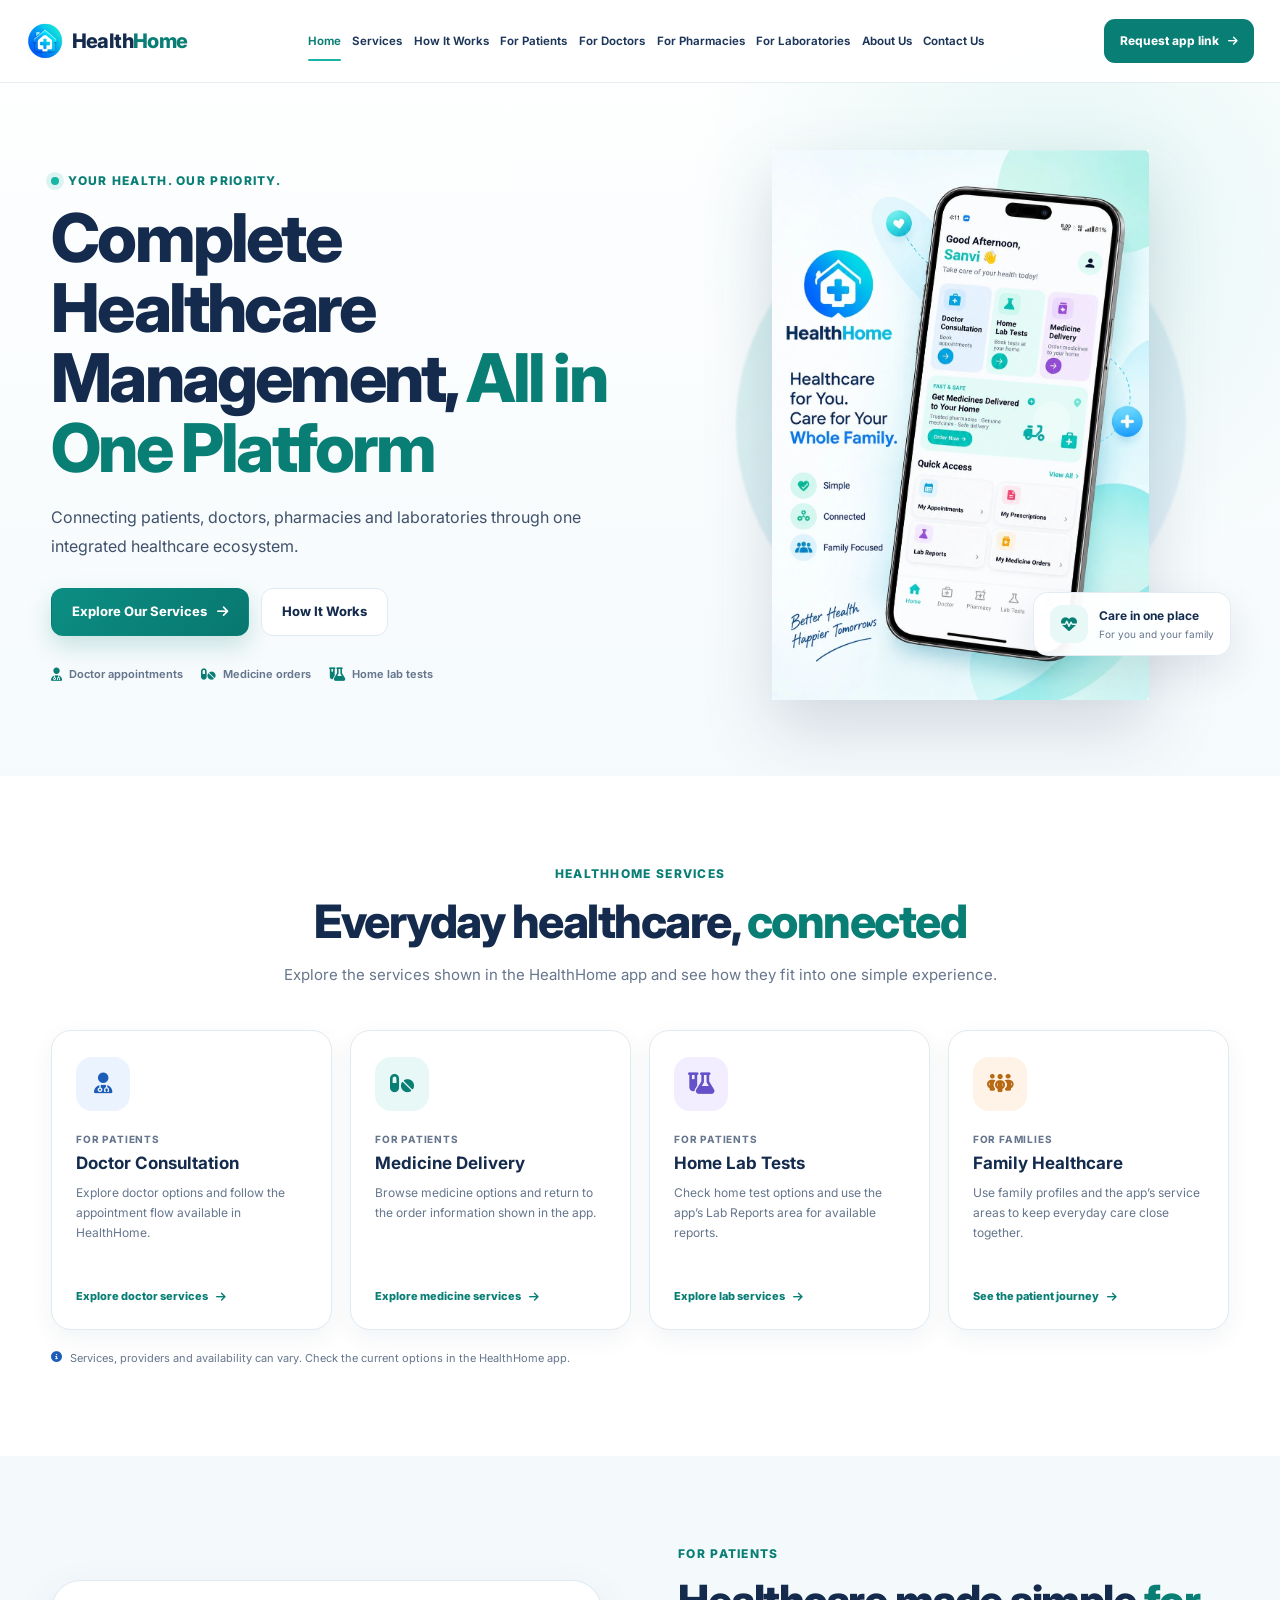
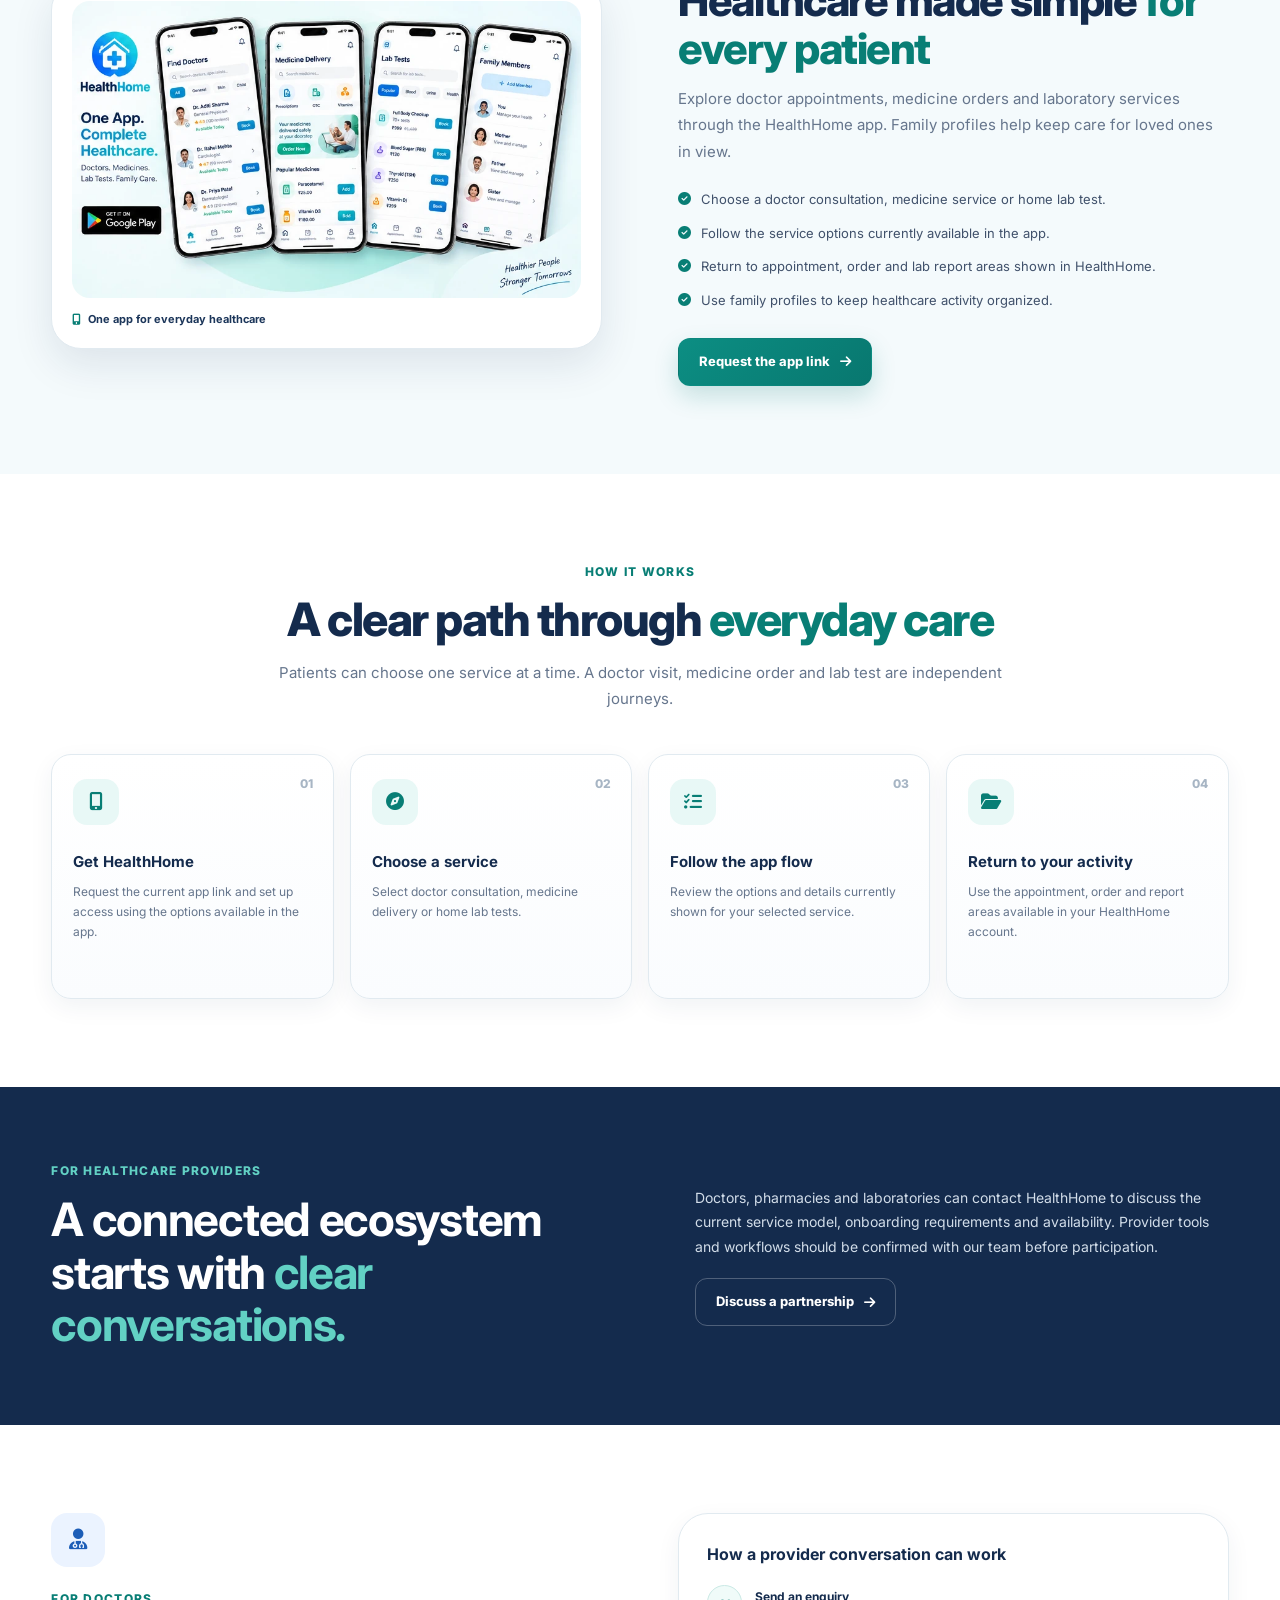
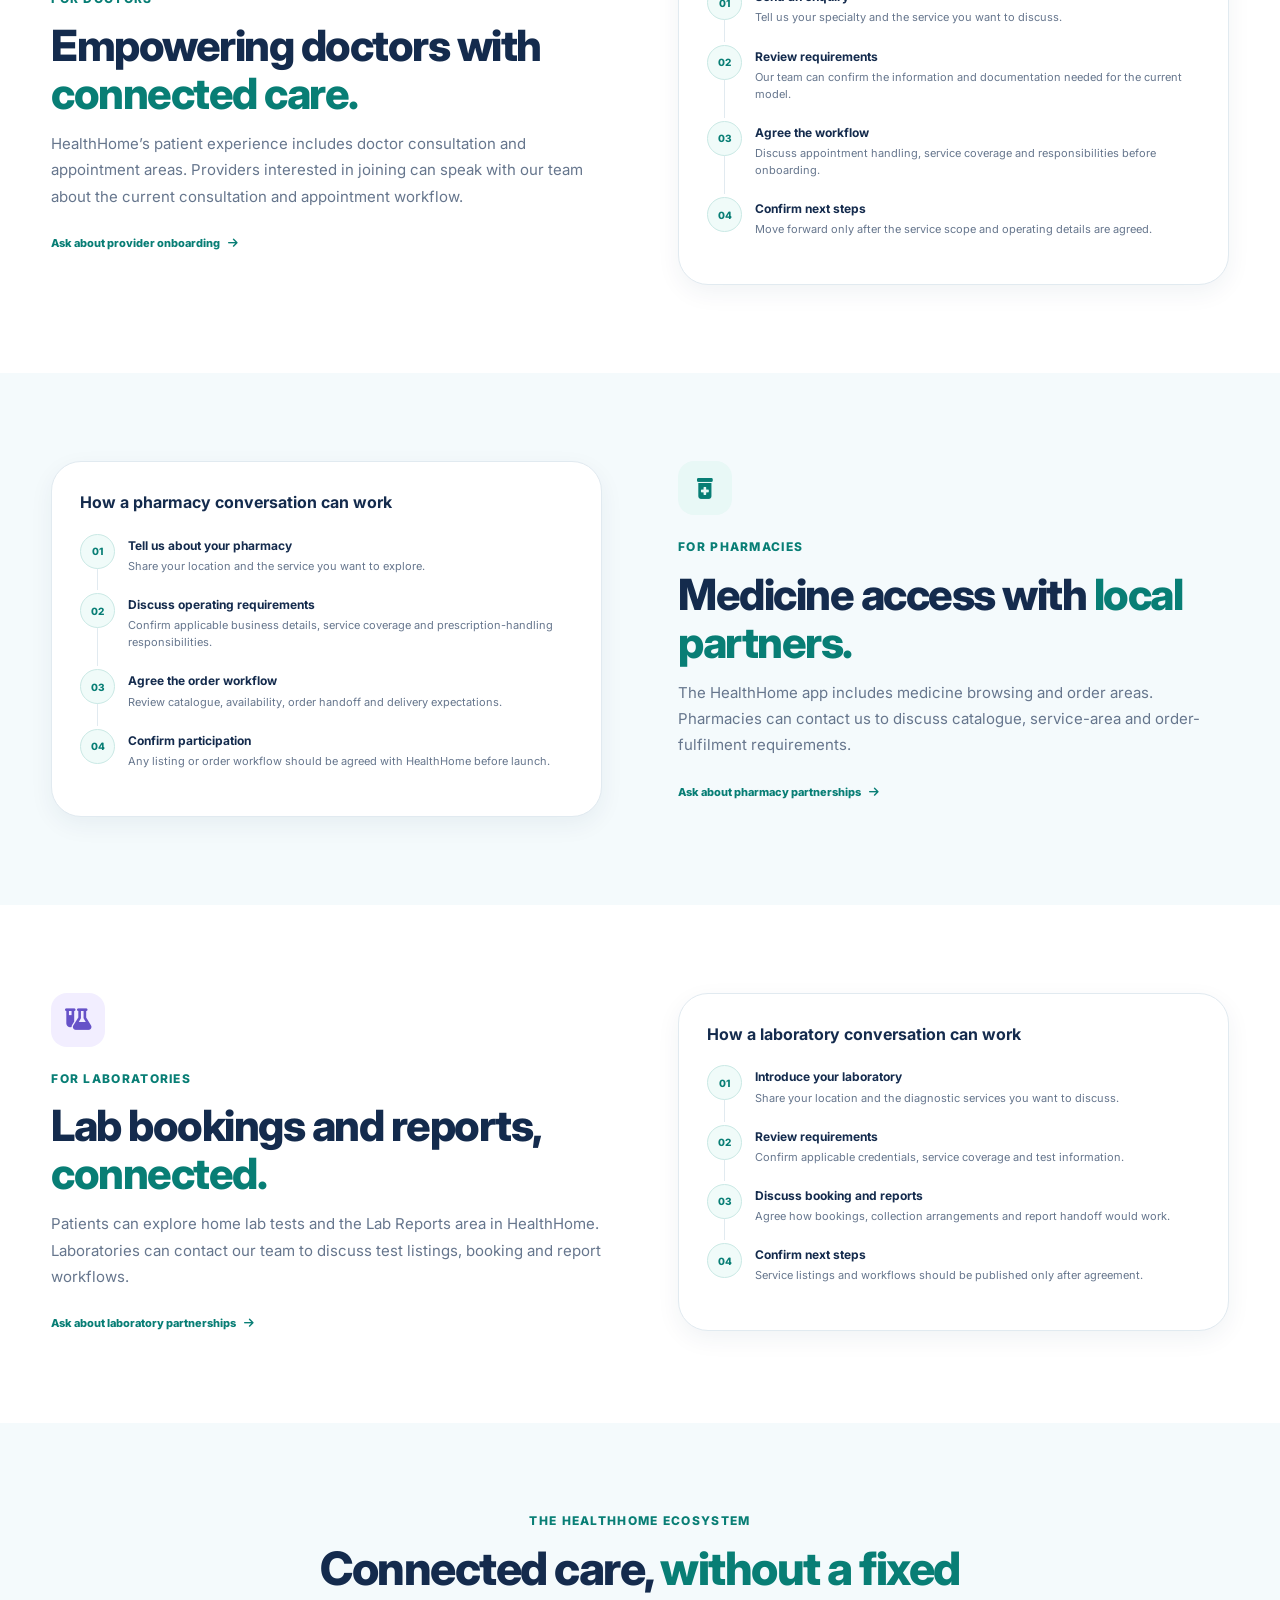
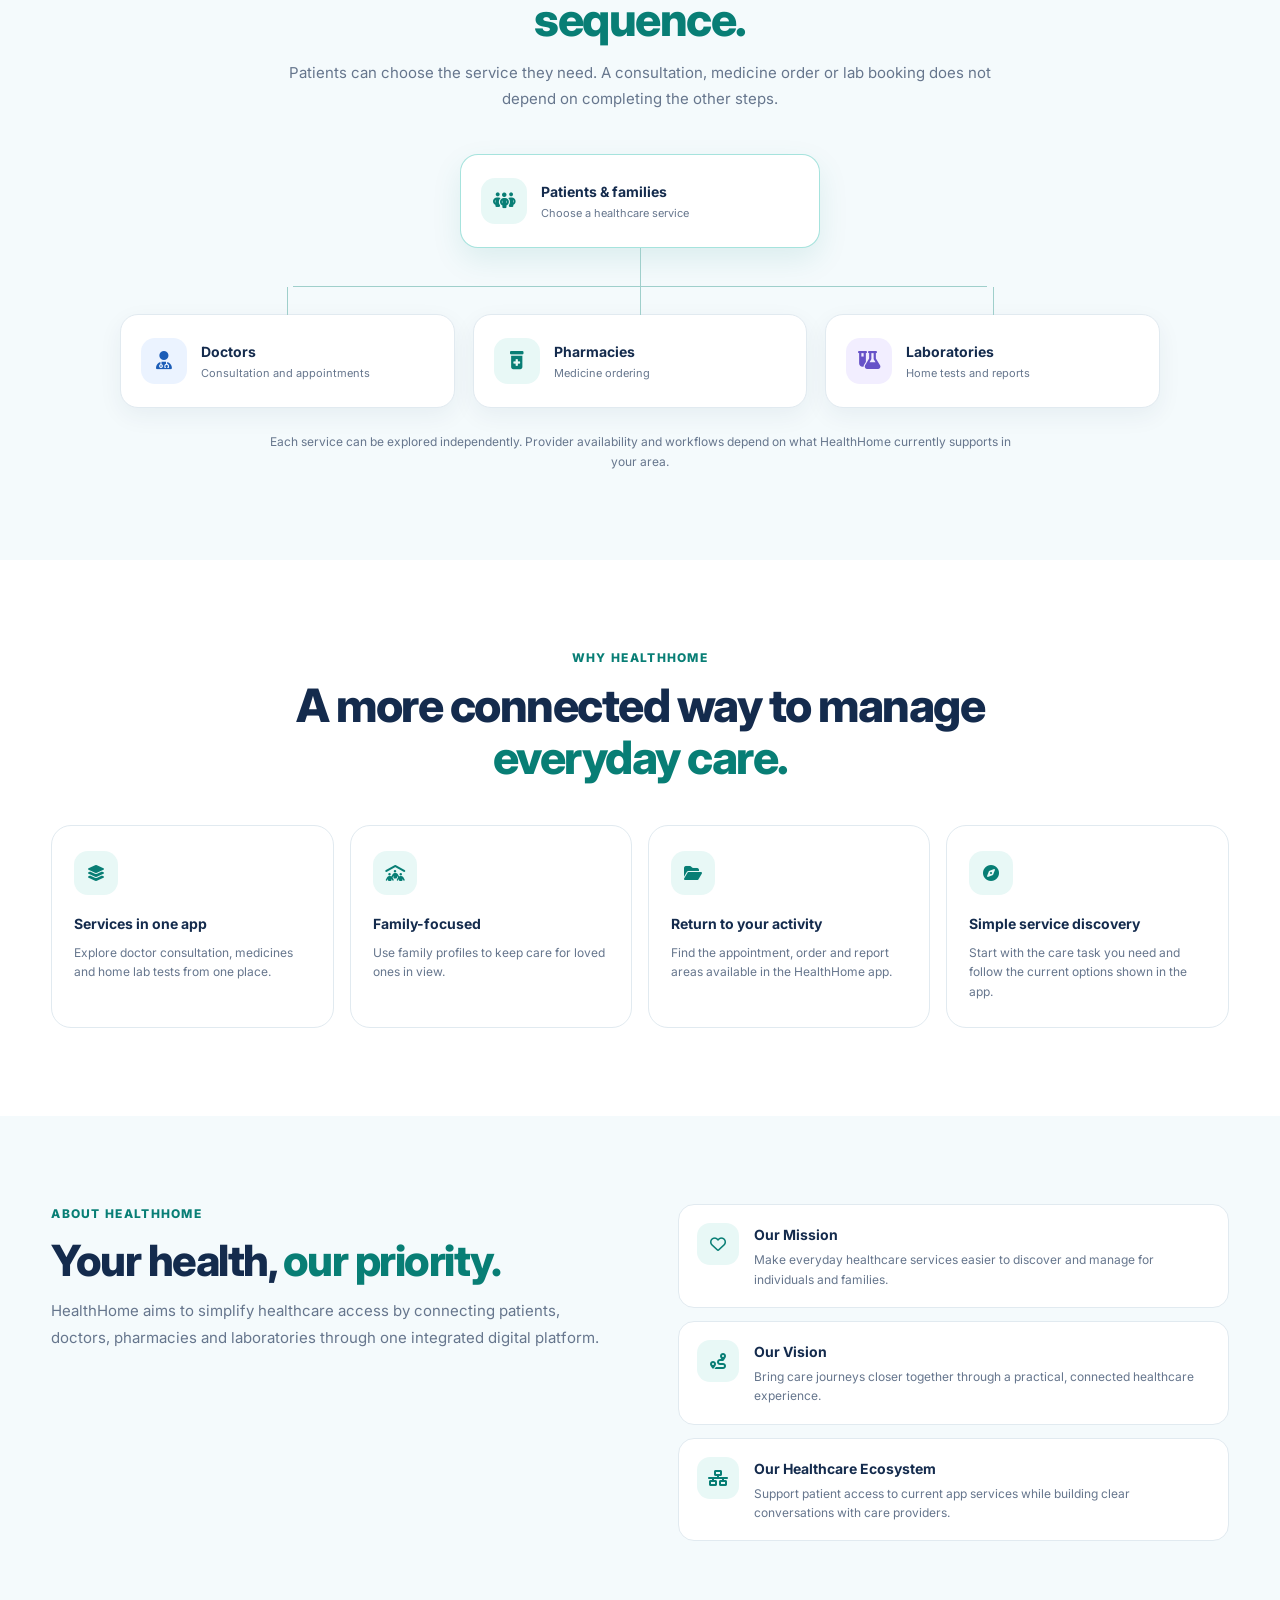
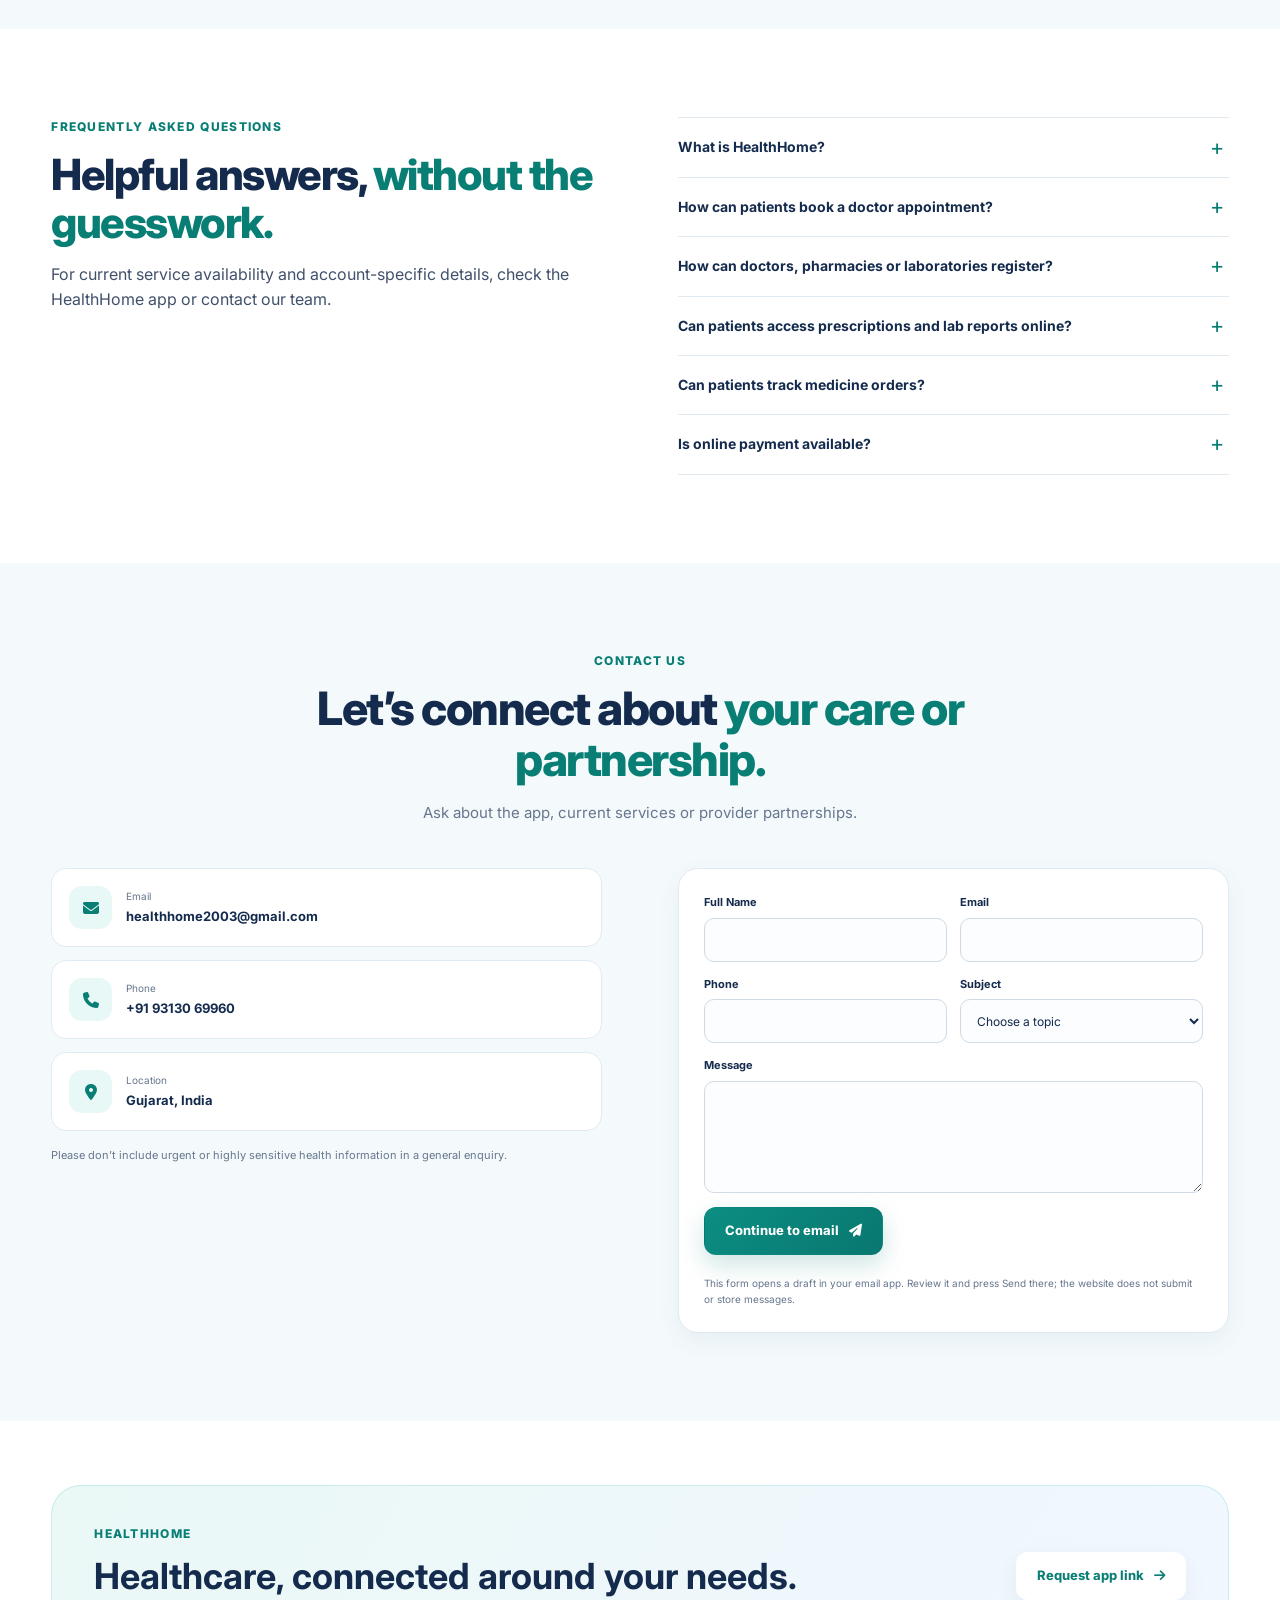
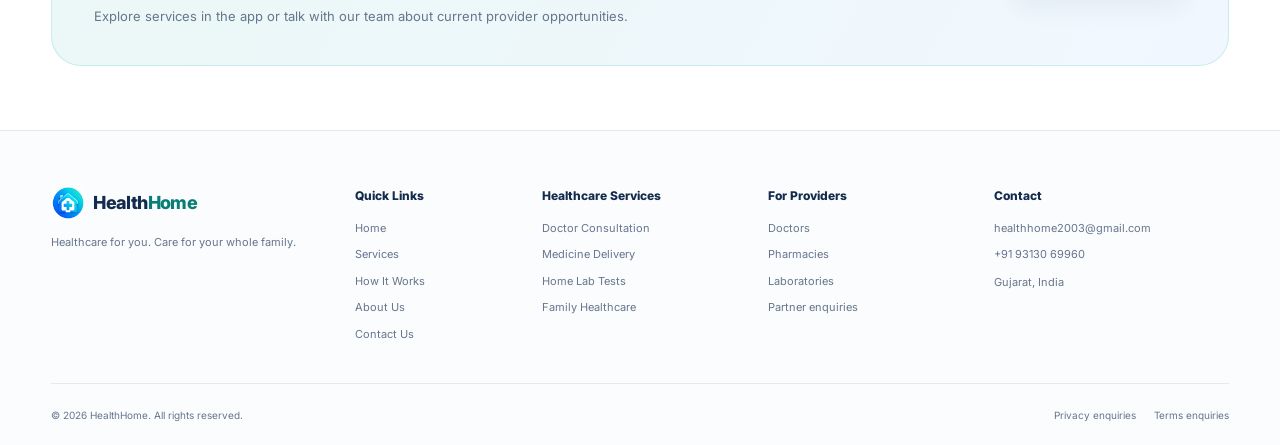
==== index.html @ 0b111fce "Upgrade HealthHome website" ====
<!doctype html>
<html lang="en">
<head>
    <meta charset="utf-8">
    <meta name="viewport" content="width=device-width, initial-scale=1">
    <meta name="theme-color" content="#ffffff">
    <meta name="robots" content="index, follow">
    <meta name="author" content="HealthHome">
    <meta name="description" content="HealthHome brings doctor appointments, medicine orders, home lab tests and family healthcare together in one connected app.">
    <title>HealthHome | Complete Healthcare Management, All in One Platform</title>
    <link rel="canonical" href="https://healthhome.in/">
    <link rel="icon" href="images/healthhome.webp" type="image/webp">
    <link rel="icon" href="images/healthhome.png" type="image/png">
    <meta property="og:type" content="website">
    <meta property="og:site_name" content="HealthHome">
    <meta property="og:url" content="https://healthhome.in/">
    <meta property="og:title" content="HealthHome | Complete Healthcare Management">
    <meta property="og:description" content="Connecting patients and healthcare services through one convenient app.">
    <meta property="og:image" content="https://healthhome.in/images/healthhome-app-home.webp">
    <meta property="og:image:alt" content="HealthHome app preview showing doctor appointments, medicines and home lab tests">
    <meta name="twitter:card" content="summary_large_image">
    <meta name="twitter:title" content="HealthHome | Complete Healthcare Management">
    <meta name="twitter:description" content="Doctor appointments, medicine orders, home lab tests and family healthcare in one app.">
    <meta name="twitter:image" content="https://healthhome.in/images/healthhome-app-home.webp">
    <link rel="preconnect" href="https://fonts.googleapis.com">
    <link rel="preconnect" href="https://fonts.gstatic.com" crossorigin>
    <link rel="preconnect" href="https://cdnjs.cloudflare.com" crossorigin>
    <link href="https://fonts.googleapis.com/css2?family=Inter:wght@400;500;600;700;800&display=swap" rel="stylesheet">
    <link rel="stylesheet" href="https://cdnjs.cloudflare.com/ajax/libs/font-awesome/6.5.2/css/all.min.css">
    <link rel="stylesheet" href="style.css">
    <script type="application/ld+json">
    {
      "@context": "https://schema.org",
      "@type": "Organization",
      "name": "HealthHome",
      "url": "https://healthhome.in/",
      "logo": "https://healthhome.in/images/healthhome.webp",
      "email": "healthhome2003@gmail.com",
      "telephone": "+91 93130 69960",
      "areaServed": { "@type": "AdministrativeArea", "name": "Gujarat, India" }
    }
    </script>
</head>
<body data-contact-email="healthhome2003@gmail.com">
    <a class="skip-link" href="#main-content">Skip to main content</a>

    <header class="navbar" id="navbar">
        <div class="container navbar-container">
            <a href="#home" class="logo" aria-label="HealthHome home">
                <picture>
                    <source srcset="images/healthhome.webp" type="image/webp">
                    <img src="images/healthhome.png" alt="" class="logo-image" width="256" height="256">
                </picture>
                <span class="logo-text">Health<span>Home</span></span>
            </a>

            <nav class="nav-menu" id="navMenu" aria-label="Main navigation">
                <a href="#home" class="nav-link active" aria-current="location">Home</a>
                <a href="#services" class="nav-link">Services</a>
                <a href="#how-it-works" class="nav-link">How It Works</a>
                <a href="#patients" class="nav-link">For Patients</a>
                <a href="#doctors" class="nav-link">For Doctors</a>
                <a href="#pharmacies" class="nav-link">For Pharmacies</a>
                <a href="#laboratories" class="nav-link">For Laboratories</a>
                <a href="#about" class="nav-link">About Us</a>
                <a href="#contact" class="nav-link">Contact Us</a>
                <a href="#contact" class="mobile-nav-cta">Get HealthHome</a>
            </nav>

            <a href="mailto:healthhome2003@gmail.com?subject=HealthHome%20app%20link" class="nav-cta">
                <span>Request app link</span>
                <i class="fa-solid fa-arrow-right" aria-hidden="true"></i>
            </a>
            <button class="mobile-menu-btn" id="mobileMenuBtn" type="button" aria-label="Open navigation menu" aria-controls="navMenu" aria-expanded="false">
                <i class="fa-solid fa-bars" aria-hidden="true"></i>
            </button>
        </div>
    </header>

    <main id="main-content" tabindex="-1">
        <section class="hero-section" id="home" aria-labelledby="hero-title">
            <div class="container hero-container">
                <div class="hero-content">
                    <p class="eyebrow"><span class="eyebrow-dot"></span> Your Health. Our Priority.</p>
                    <h1 id="hero-title">Complete Healthcare Management, <span>All in One Platform</span></h1>
                    <p class="hero-description">Connecting patients, doctors, pharmacies and laboratories through one integrated healthcare ecosystem.</p>
                    <div class="hero-actions">
                        <a href="#services" class="button button-primary">Explore Our Services <i class="fa-solid fa-arrow-right" aria-hidden="true"></i></a>
                        <a href="#how-it-works" class="button button-secondary">How It Works</a>
                    </div>
                    <div class="hero-service-list" aria-label="HealthHome app services">
                        <span><i class="fa-solid fa-user-doctor" aria-hidden="true"></i> Doctor appointments</span>
                        <span><i class="fa-solid fa-pills" aria-hidden="true"></i> Medicine orders</span>
                        <span><i class="fa-solid fa-flask-vial" aria-hidden="true"></i> Home lab tests</span>
                    </div>
                </div>
                <div class="hero-visual">
                    <div class="hero-visual-glow" aria-hidden="true"></div>
                    <picture>
                        <source srcset="images/healthhome-app-home.webp" type="image/webp">
                        <img src="images/healthhome-app-home.png" alt="HealthHome app preview showing doctor consultation, home lab tests, medicine delivery and family tools" class="hero-app-image" width="1039" height="1514" fetchpriority="high" decoding="async">
                    </picture>
                    <div class="hero-floating-note"><span class="note-icon"><i class="fa-solid fa-heart-pulse" aria-hidden="true"></i></span><span><strong>Care in one place</strong><small>For you and your family</small></span></div>
                </div>
            </div>
        </section>

        <section class="section services-section" id="services" aria-labelledby="services-title">
            <div class="container">
                <div class="section-heading">
                    <p class="section-kicker">HealthHome Services</p>
                    <h2 id="services-title">Everyday healthcare, <span>connected</span></h2>
                    <p>Explore the services shown in the HealthHome app and see how they fit into one simple experience.</p>
                </div>
                <div class="service-grid">
                    <article class="service-card service-card-blue">
                        <div class="service-icon"><i class="fa-solid fa-user-doctor" aria-hidden="true"></i></div>
                        <p class="card-overline">For patients</p>
                        <h3>Doctor Consultation</h3>
                        <p>Explore doctor options and follow the appointment flow available in HealthHome.</p>
                        <a href="doctors.html" class="text-link">Explore doctor services <i class="fa-solid fa-arrow-right" aria-hidden="true"></i></a>
                    </article>
                    <article class="service-card service-card-teal">
                        <div class="service-icon"><i class="fa-solid fa-pills" aria-hidden="true"></i></div>
                        <p class="card-overline">For patients</p>
                        <h3>Medicine Delivery</h3>
                        <p>Browse medicine options and return to the order information shown in the app.</p>
                        <a href="medicine-delivery.html" class="text-link">Explore medicine services <i class="fa-solid fa-arrow-right" aria-hidden="true"></i></a>
                    </article>
                    <article class="service-card service-card-purple">
                        <div class="service-icon"><i class="fa-solid fa-flask-vial" aria-hidden="true"></i></div>
                        <p class="card-overline">For patients</p>
                        <h3>Home Lab Tests</h3>
                        <p>Check home test options and use the app’s Lab Reports area for available reports.</p>
                        <a href="home-lab-tests.html" class="text-link">Explore lab services <i class="fa-solid fa-arrow-right" aria-hidden="true"></i></a>
                    </article>
                    <article class="service-card service-card-orange">
                        <div class="service-icon"><i class="fa-solid fa-people-group" aria-hidden="true"></i></div>
                        <p class="card-overline">For families</p>
                        <h3>Family Healthcare</h3>
                        <p>Use family profiles and the app’s service areas to keep everyday care close together.</p>
                        <a href="#patients" class="text-link">See the patient journey <i class="fa-solid fa-arrow-right" aria-hidden="true"></i></a>
                    </article>
                </div>
                <p class="availability-note"><i class="fa-solid fa-circle-info" aria-hidden="true"></i> Services, providers and availability can vary. Check the current options in the HealthHome app.</p>
            </div>
        </section>

        <section class="section patient-section" id="patients" aria-labelledby="patients-title">
            <div class="container audience-layout">
                <div class="audience-visual">
                    <picture>
                        <source srcset="images/app-screens.webp" type="image/webp">
                        <img src="images/app-screens.png" alt="HealthHome app screens previewing doctor, pharmacy, laboratory and family services" width="822" height="479" loading="lazy" decoding="async">
                    </picture>
                    <div class="audience-visual-caption"><i class="fa-solid fa-mobile-screen-button" aria-hidden="true"></i><span>One app for everyday healthcare</span></div>
                </div>
                <div class="audience-copy">
                    <p class="section-kicker">For Patients</p>
                    <h2 id="patients-title">Healthcare made simple <span>for every patient</span></h2>
                    <p class="section-lead">Explore doctor appointments, medicine orders and laboratory services through the HealthHome app. Family profiles help keep care for loved ones in view.</p>
                    <ul class="feature-list">
                        <li><i class="fa-solid fa-circle-check" aria-hidden="true"></i><span>Choose a doctor consultation, medicine service or home lab test.</span></li>
                        <li><i class="fa-solid fa-circle-check" aria-hidden="true"></i><span>Follow the service options currently available in the app.</span></li>
                        <li><i class="fa-solid fa-circle-check" aria-hidden="true"></i><span>Return to appointment, order and lab report areas shown in HealthHome.</span></li>
                        <li><i class="fa-solid fa-circle-check" aria-hidden="true"></i><span>Use family profiles to keep healthcare activity organized.</span></li>
                    </ul>
                    <a href="mailto:healthhome2003@gmail.com?subject=HealthHome%20app%20link" class="button button-primary">Request the app link <i class="fa-solid fa-arrow-right" aria-hidden="true"></i></a>
                </div>
            </div>
        </section>

        <section class="section journey-section" id="how-it-works" aria-labelledby="journey-title">
            <div class="container">
                <div class="section-heading">
                    <p class="section-kicker">How It Works</p>
                    <h2 id="journey-title">A clear path through <span>everyday care</span></h2>
                    <p>Patients can choose one service at a time. A doctor visit, medicine order and lab test are independent journeys.</p>
                </div>
                <ol class="journey-grid">
                    <li class="journey-card"><span class="journey-number">01</span><span class="journey-icon"><i class="fa-solid fa-mobile-screen-button" aria-hidden="true"></i></span><h3>Get HealthHome</h3><p>Request the current app link and set up access using the options available in the app.</p></li>
                    <li class="journey-card"><span class="journey-number">02</span><span class="journey-icon"><i class="fa-solid fa-compass" aria-hidden="true"></i></span><h3>Choose a service</h3><p>Select doctor consultation, medicine delivery or home lab tests.</p></li>
                    <li class="journey-card"><span class="journey-number">03</span><span class="journey-icon"><i class="fa-solid fa-list-check" aria-hidden="true"></i></span><h3>Follow the app flow</h3><p>Review the options and details currently shown for your selected service.</p></li>
                    <li class="journey-card"><span class="journey-number">04</span><span class="journey-icon"><i class="fa-solid fa-folder-open" aria-hidden="true"></i></span><h3>Return to your activity</h3><p>Use the appointment, order and report areas available in your HealthHome account.</p></li>
                </ol>
            </div>
        </section>

        <section class="section provider-intro-section" aria-labelledby="provider-intro-title">
            <div class="container provider-intro">
                <div>
                    <p class="section-kicker">For Healthcare Providers</p>
                    <h2 id="provider-intro-title">A connected ecosystem starts with <span>clear conversations.</span></h2>
                </div>
                <div>
                    <p>Doctors, pharmacies and laboratories can contact HealthHome to discuss the current service model, onboarding requirements and availability. Provider tools and workflows should be confirmed with our team before participation.</p>
                    <a href="#contact" class="button button-secondary">Discuss a partnership <i class="fa-solid fa-arrow-right" aria-hidden="true"></i></a>
                </div>
            </div>
        </section>

        <section class="section sector-section" id="doctors" aria-labelledby="doctors-title">
            <div class="container sector-layout">
                <div class="sector-copy">
                    <span class="sector-icon sector-icon-blue"><i class="fa-solid fa-user-doctor" aria-hidden="true"></i></span>
                    <p class="section-kicker">For Doctors</p>
                    <h2 id="doctors-title">Empowering doctors with <span>connected care.</span></h2>
                    <p class="section-lead">HealthHome’s patient experience includes doctor consultation and appointment areas. Providers interested in joining can speak with our team about the current consultation and appointment workflow.</p>
                    <a href="#contact" class="text-link">Ask about provider onboarding <i class="fa-solid fa-arrow-right" aria-hidden="true"></i></a>
                </div>
                <div class="sector-workflow">
                    <h3>How a provider conversation can work</h3>
                    <ol class="compact-steps">
                        <li><span>01</span><div><strong>Send an enquiry</strong><p>Tell us your specialty and the service you want to discuss.</p></div></li>
                        <li><span>02</span><div><strong>Review requirements</strong><p>Our team can confirm the information and documentation needed for the current model.</p></div></li>
                        <li><span>03</span><div><strong>Agree the workflow</strong><p>Discuss appointment handling, service coverage and responsibilities before onboarding.</p></div></li>
                        <li><span>04</span><div><strong>Confirm next steps</strong><p>Move forward only after the service scope and operating details are agreed.</p></div></li>
                    </ol>
                </div>
            </div>
        </section>

        <section class="section sector-section sector-section-alt" id="pharmacies" aria-labelledby="pharmacies-title">
            <div class="container sector-layout sector-layout-reverse">
                <div class="sector-copy">
                    <span class="sector-icon sector-icon-teal"><i class="fa-solid fa-prescription-bottle-medical" aria-hidden="true"></i></span>
                    <p class="section-kicker">For Pharmacies</p>
                    <h2 id="pharmacies-title">Medicine access with <span>local partners.</span></h2>
                    <p class="section-lead">The HealthHome app includes medicine browsing and order areas. Pharmacies can contact us to discuss catalogue, service-area and order-fulfilment requirements.</p>
                    <a href="#contact" class="text-link">Ask about pharmacy partnerships <i class="fa-solid fa-arrow-right" aria-hidden="true"></i></a>
                </div>
                <div class="sector-workflow">
                    <h3>How a pharmacy conversation can work</h3>
                    <ol class="compact-steps">
                        <li><span>01</span><div><strong>Tell us about your pharmacy</strong><p>Share your location and the service you want to explore.</p></div></li>
                        <li><span>02</span><div><strong>Discuss operating requirements</strong><p>Confirm applicable business details, service coverage and prescription-handling responsibilities.</p></div></li>
                        <li><span>03</span><div><strong>Agree the order workflow</strong><p>Review catalogue, availability, order handoff and delivery expectations.</p></div></li>
                        <li><span>04</span><div><strong>Confirm participation</strong><p>Any listing or order workflow should be agreed with HealthHome before launch.</p></div></li>
                    </ol>
                </div>
            </div>
        </section>

        <section class="section sector-section" id="laboratories" aria-labelledby="laboratories-title">
            <div class="container sector-layout">
                <div class="sector-copy">
                    <span class="sector-icon sector-icon-purple"><i class="fa-solid fa-flask-vial" aria-hidden="true"></i></span>
                    <p class="section-kicker">For Laboratories</p>
                    <h2 id="laboratories-title">Lab bookings and reports, <span>connected.</span></h2>
                    <p class="section-lead">Patients can explore home lab tests and the Lab Reports area in HealthHome. Laboratories can contact our team to discuss test listings, booking and report workflows.</p>
                    <a href="#contact" class="text-link">Ask about laboratory partnerships <i class="fa-solid fa-arrow-right" aria-hidden="true"></i></a>
                </div>
                <div class="sector-workflow">
                    <h3>How a laboratory conversation can work</h3>
                    <ol class="compact-steps">
                        <li><span>01</span><div><strong>Introduce your laboratory</strong><p>Share your location and the diagnostic services you want to discuss.</p></div></li>
                        <li><span>02</span><div><strong>Review requirements</strong><p>Confirm applicable credentials, service coverage and test information.</p></div></li>
                        <li><span>03</span><div><strong>Discuss booking and reports</strong><p>Agree how bookings, collection arrangements and report handoff would work.</p></div></li>
                        <li><span>04</span><div><strong>Confirm next steps</strong><p>Service listings and workflows should be published only after agreement.</p></div></li>
                    </ol>
                </div>
            </div>
        </section>

        <section class="section ecosystem-section" aria-labelledby="ecosystem-title">
            <div class="container">
                <div class="section-heading">
                    <p class="section-kicker">The HealthHome Ecosystem</p>
                    <h2 id="ecosystem-title">Connected care, <span>without a fixed sequence.</span></h2>
                    <p>Patients can choose the service they need. A consultation, medicine order or lab booking does not depend on completing the other steps.</p>
                </div>
                <div class="ecosystem-map" role="group" aria-label="Patients can connect independently with doctors, pharmacies and laboratories">
                    <div class="ecosystem-hub-wrap"><article class="ecosystem-node ecosystem-patient"><span><i class="fa-solid fa-people-group" aria-hidden="true"></i></span><div><strong>Patients &amp; families</strong><small>Choose a healthcare service</small></div></article></div>
                    <div class="ecosystem-provider-grid">
                        <article class="ecosystem-node"><span class="node-blue"><i class="fa-solid fa-user-doctor" aria-hidden="true"></i></span><div><strong>Doctors</strong><small>Consultation and appointments</small></div></article>
                        <article class="ecosystem-node"><span class="node-teal"><i class="fa-solid fa-prescription-bottle-medical" aria-hidden="true"></i></span><div><strong>Pharmacies</strong><small>Medicine ordering</small></div></article>
                        <article class="ecosystem-node"><span class="node-purple"><i class="fa-solid fa-flask-vial" aria-hidden="true"></i></span><div><strong>Laboratories</strong><small>Home tests and reports</small></div></article>
                    </div>
                    <p class="ecosystem-caption">Each service can be explored independently. Provider availability and workflows depend on what HealthHome currently supports in your area.</p>
                </div>
            </div>
        </section>

        <section class="section benefits-section" aria-labelledby="benefits-title">
            <div class="container">
                <div class="section-heading">
                    <p class="section-kicker">Why HealthHome</p>
                    <h2 id="benefits-title">A more connected way to manage <span>everyday care.</span></h2>
                </div>
                <div class="benefit-grid">
                    <article class="benefit-card"><span><i class="fa-solid fa-layer-group" aria-hidden="true"></i></span><h3>Services in one app</h3><p>Explore doctor consultation, medicines and home lab tests from one place.</p></article>
                    <article class="benefit-card"><span><i class="fa-solid fa-people-roof" aria-hidden="true"></i></span><h3>Family-focused</h3><p>Use family profiles to keep care for loved ones in view.</p></article>
                    <article class="benefit-card"><span><i class="fa-solid fa-folder-open" aria-hidden="true"></i></span><h3>Return to your activity</h3><p>Find the appointment, order and report areas available in the HealthHome app.</p></article>
                    <article class="benefit-card"><span><i class="fa-solid fa-compass" aria-hidden="true"></i></span><h3>Simple service discovery</h3><p>Start with the care task you need and follow the current options shown in the app.</p></article>
                </div>
            </div>
        </section>

        <section class="section about-section" id="about" aria-labelledby="about-title">
            <div class="container about-layout">
                <div class="about-heading">
                    <p class="section-kicker">About HealthHome</p>
                    <h2 id="about-title">Your health, <span>our priority.</span></h2>
                    <p>HealthHome aims to simplify healthcare access by connecting patients, doctors, pharmacies and laboratories through one integrated digital platform.</p>
                </div>
                <div class="about-values">
                    <article><span class="about-icon"><i class="fa-regular fa-heart" aria-hidden="true"></i></span><div><h3>Our Mission</h3><p>Make everyday healthcare services easier to discover and manage for individuals and families.</p></div></article>
                    <article><span class="about-icon"><i class="fa-solid fa-route" aria-hidden="true"></i></span><div><h3>Our Vision</h3><p>Bring care journeys closer together through a practical, connected healthcare experience.</p></div></article>
                    <article><span class="about-icon"><i class="fa-solid fa-network-wired" aria-hidden="true"></i></span><div><h3>Our Healthcare Ecosystem</h3><p>Support patient access to current app services while building clear conversations with care providers.</p></div></article>
                </div>
            </div>
        </section>

        <section class="section faq-section" id="faq" aria-labelledby="faq-title">
            <div class="container faq-layout">
                <div class="faq-heading">
                    <p class="section-kicker">Frequently Asked Questions</p>
                    <h2 id="faq-title">Helpful answers, <span>without the guesswork.</span></h2>
                    <p>For current service availability and account-specific details, check the HealthHome app or contact our team.</p>
                </div>
                <div class="faq-list">
                    <details><summary>What is HealthHome?</summary><p>HealthHome is a healthcare platform with app areas for doctor consultation, medicine ordering, home lab tests and family profiles.</p></details>
                    <details><summary>How can patients book a doctor appointment?</summary><p>Open the HealthHome app, choose Doctor Consultation and follow the appointment options currently shown in your account.</p></details>
                    <details><summary>How can doctors, pharmacies or laboratories register?</summary><p>Use the contact form to ask about partnerships. Our team can confirm current onboarding requirements and the service model.</p></details>
                    <details><summary>Can patients access prescriptions and lab reports online?</summary><p>The app preview includes prescription and lab report areas. The information available depends on the services and account options currently active in HealthHome.</p></details>
                    <details><summary>Can patients track medicine orders?</summary><p>The HealthHome app includes a medicine orders area. Open the app to review the order information available to your account.</p></details>
                    <details><summary>Is online payment available?</summary><p>Payment options are not listed on this website. Check the current options shown in the app before completing a service request.</p></details>
                </div>
            </div>
        </section>

        <section class="section contact-section" id="contact" aria-labelledby="contact-title">
            <div class="container">
                <div class="section-heading">
                    <p class="section-kicker">Contact Us</p>
                    <h2 id="contact-title">Let’s connect about <span>your care or partnership.</span></h2>
                    <p>Ask about the app, current services or provider partnerships.</p>
                </div>
                <div class="contact-layout">
                    <div class="contact-details">
                        <a class="contact-detail" href="mailto:healthhome2003@gmail.com"><span><i class="fa-solid fa-envelope" aria-hidden="true"></i></span><div><small>Email</small><strong>healthhome2003@gmail.com</strong></div></a>
                        <a class="contact-detail" href="tel:+919313069960"><span><i class="fa-solid fa-phone" aria-hidden="true"></i></span><div><small>Phone</small><strong>+91 93130 69960</strong></div></a>
                        <div class="contact-detail"><span><i class="fa-solid fa-location-dot" aria-hidden="true"></i></span><div><small>Location</small><strong>Gujarat, India</strong></div></div>
                        <p class="contact-note">Please don’t include urgent or highly sensitive health information in a general enquiry.</p>
                    </div>
                    <form class="contact-form" id="contactForm" action="mailto:healthhome2003@gmail.com" method="post" enctype="text/plain">
                        <div class="form-row">
                            <div class="form-group"><label for="name">Full Name</label><input id="name" name="name" type="text" autocomplete="name" maxlength="100" required></div>
                            <div class="form-group"><label for="email">Email</label><input id="email" name="email" type="email" autocomplete="email" maxlength="254" required></div>
                        </div>
                        <div class="form-row">
                            <div class="form-group"><label for="phone">Phone</label><input id="phone" name="phone" type="tel" autocomplete="tel" maxlength="32"></div>
                            <div class="form-group"><label for="subject">Subject</label><select id="subject" name="subject" required><option value="">Choose a topic</option><option>Patient enquiry</option><option>Doctor partnership</option><option>Pharmacy partnership</option><option>Laboratory partnership</option><option>App access</option><option>Other</option></select></div>
                        </div>
                        <div class="form-group"><label for="message">Message</label><textarea id="message" name="message" rows="4" maxlength="2000" required></textarea></div>
                        <button type="submit" class="button button-primary">Continue to email <i class="fa-solid fa-paper-plane" aria-hidden="true"></i></button>
                        <p class="form-status" id="formStatus" role="status" aria-live="polite"></p>
                        <p class="form-help">This form opens a draft in your email app. Review it and press Send there; the website does not submit or store messages.</p>
                    </form>
                </div>
            </div>
        </section>

        <section class="closing-cta">
            <div class="container closing-cta-content">
                <div><p class="section-kicker">HealthHome</p><h2>Healthcare, connected around your needs.</h2><p>Explore services in the app or talk with our team about current provider opportunities.</p></div>
                <a href="mailto:healthhome2003@gmail.com?subject=HealthHome%20app%20link" class="button button-light">Request app link <i class="fa-solid fa-arrow-right" aria-hidden="true"></i></a>
            </div>
        </section>
    </main>

    <footer class="footer">
        <div class="container">
            <div class="footer-grid">
                <div class="footer-brand">
                    <a href="#home" class="footer-logo"><picture><source srcset="images/healthhome.webp" type="image/webp"><img src="images/healthhome.png" alt="" width="256" height="256" loading="lazy"></picture><span>Health<span>Home</span></span></a>
                    <p>Healthcare for you. Care for your whole family.</p>
                </div>
                <nav class="footer-column" aria-label="Quick links"><h2>Quick Links</h2><a href="#home">Home</a><a href="#services">Services</a><a href="#how-it-works">How It Works</a><a href="#about">About Us</a><a href="#contact">Contact Us</a></nav>
                <nav class="footer-column" aria-label="Healthcare services"><h2>Healthcare Services</h2><a href="doctors.html">Doctor Consultation</a><a href="medicine-delivery.html">Medicine Delivery</a><a href="home-lab-tests.html">Home Lab Tests</a><a href="#patients">Family Healthcare</a></nav>
                <nav class="footer-column" aria-label="For healthcare providers"><h2>For Providers</h2><a href="#doctors">Doctors</a><a href="#pharmacies">Pharmacies</a><a href="#laboratories">Laboratories</a><a href="#contact">Partner enquiries</a></nav>
                <div class="footer-column footer-contact"><h2>Contact</h2><a href="mailto:healthhome2003@gmail.com">healthhome2003@gmail.com</a><a href="tel:+919313069960">+91 93130 69960</a><span>Gujarat, India</span></div>
            </div>
            <div class="footer-bottom">
                <p>© <span id="currentYear"></span> HealthHome. All rights reserved.</p>
                <div class="footer-legal"><a href="mailto:healthhome2003@gmail.com?subject=Privacy%20enquiry">Privacy enquiries</a><a href="mailto:healthhome2003@gmail.com?subject=Terms%20enquiry">Terms enquiries</a></div>
            </div>
        </div>
    </footer>
    <script src="script.js"></script>
</body>
</html>
---- style.css ----
:root {
    --primary: #16B5A5;
    --primary-dark: #087E75;
    --secondary: #2378E8;
    --secondary-dark: #1C5DB7;
    --green: #087E75;
    --green-light: #E4F7F4;
    --teal-light: #E8F8F6;
    --blue-light: #EBF3FF;
    --purple-light: #F2EEFF;
    --orange-light: #FFF3E8;
    --dark: #142B4D;
    --dark-blue: #1C365A;
    --text: #40516B;
    --text-light: #66768D;
    --white: #FFFFFF;
    --background: #FFFFFF;
    --section-light: #F4FAFC;
    --border: #E1EAF0;
    --shadow-small: 0 8px 24px rgba(20, 43, 77, 0.06);
    --shadow-medium: 0 16px 40px rgba(20, 43, 77, 0.10);
    --shadow-large: 0 24px 60px rgba(20, 43, 77, 0.14);
    --radius-small: 12px;
    --radius-medium: 20px;
    --radius-large: 30px;
    --container-width: 1240px;
}

*,
*::before,
*::after {
    box-sizing: border-box;
}

html {
    scroll-behavior: smooth;
    scroll-padding-top: 92px;
}

body {
    margin: 0;
    overflow-x: clip;
    background: var(--white);
    color: var(--text);
    font-family: Inter, Arial, sans-serif;
    line-height: 1.6;
    text-rendering: optimizeLegibility;
    -webkit-font-smoothing: antialiased;
}

body,
button,
input,
select,
textarea {
    font-family: Inter, Arial, sans-serif;
}

img,
picture {
    display: block;
    max-width: 100%;
}

img {
    height: auto;
}

a {
    color: inherit;
    text-decoration: none;
}

button,
input,
select,
textarea {
    font: inherit;
}

button,
summary {
    -webkit-tap-highlight-color: transparent;
}

section[id] {
    scroll-margin-top: 92px;
}

.container {
    width: min(92%, var(--container-width));
    margin-inline: auto;
}

.skip-link {
    position: fixed;
    z-index: 2000;
    top: 12px;
    left: 12px;
    padding: 11px 15px;
    border-radius: 10px;
    background: var(--dark);
    color: var(--white);
    font-weight: 700;
    transform: translateY(-160%);
}

.skip-link:focus {
    transform: translateY(0);
}

a:focus-visible,
button:focus-visible,
input:focus-visible,
select:focus-visible,
textarea:focus-visible,
summary:focus-visible {
    outline: 3px solid var(--secondary);
    outline-offset: 3px;
}

.navbar {
    position: fixed;
    z-index: 1000;
    inset: 0 0 auto;
    border-bottom: 1px solid rgba(225, 234, 240, 0.8);
    background: rgba(255, 255, 255, 0.94);
    backdrop-filter: blur(16px);
    -webkit-backdrop-filter: blur(16px);
    transition: box-shadow 180ms ease, background 180ms ease;
}

.navbar.scrolled {
    box-shadow: 0 8px 28px rgba(20, 43, 77, 0.08);
    background: rgba(255, 255, 255, 0.98);
}

.navbar-container {
    display: flex;
    width: min(96%, 1440px);
    min-height: 82px;
    align-items: center;
    gap: 18px;
    margin-inline: auto;
}

.logo,
.footer-logo {
    display: inline-flex;
    flex: 0 0 auto;
    align-items: center;
    gap: 8px;
}

.logo picture,
.footer-logo picture {
    flex: 0 0 auto;
}

.logo-image {
    width: 38px;
    height: 38px;
    object-fit: contain;
}

.logo-text,
.footer-logo > span {
    color: var(--dark);
    font-size: 20px;
    font-weight: 800;
    letter-spacing: -0.6px;
    line-height: 1;
}

.logo-text span,
.footer-logo > span span {
    color: var(--primary-dark);
}

.nav-menu {
    display: flex;
    flex: 1 1 auto;
    align-items: center;
    justify-content: center;
    gap: clamp(8px, 0.9vw, 15px);
    margin-left: auto;
}

.nav-link {
    position: relative;
    padding: 30px 0;
    color: var(--dark-blue);
    font-size: 11.5px;
    font-weight: 650;
    white-space: nowrap;
    transition: color 160ms ease;
}

.nav-link:hover,
.nav-link.active {
    color: var(--primary-dark);
}

.nav-link.active::after {
    position: absolute;
    right: 0;
    bottom: 19px;
    left: 0;
    height: 2px;
    border-radius: 99px;
    background: var(--primary);
    content: "";
}

.nav-cta,
.nav-download-btn {
    display: inline-flex;
    min-height: 44px;
    flex: 0 0 auto;
    align-items: center;
    justify-content: center;
    gap: 9px;
    padding: 0 16px;
    border: 0;
    border-radius: 11px;
    background: var(--primary-dark);
    color: var(--white);
    font-size: 12px;
    font-weight: 750;
    white-space: nowrap;
    transition: transform 160ms ease, box-shadow 160ms ease, background 160ms ease;
}

.nav-cta:hover,
.nav-download-btn:hover {
    transform: translateY(-1px);
    background: #066F68;
    box-shadow: 0 8px 20px rgba(8, 126, 117, 0.2);
}

.nav-cta i,
.nav-download-btn i {
    font-size: 11px;
}

.mobile-menu-btn,
.mobile-nav-cta {
    display: none;
}

.hero-section {
    position: relative;
    overflow: hidden;
    padding: 150px 0 76px;
    background:
        radial-gradient(circle at 83% 26%, rgba(22, 181, 165, 0.11), transparent 31%),
        linear-gradient(180deg, #FFFFFF 0%, #F5FAFC 100%);
}

.hero-container {
    display: grid;
    min-height: 540px;
    grid-template-columns: 1.05fr 0.95fr;
    align-items: center;
    gap: 48px;
}

.hero-content {
    max-width: 670px;
}

.eyebrow,
.section-kicker {
    margin: 0 0 13px;
    color: var(--primary-dark);
    font-size: 12px;
    font-weight: 800;
    letter-spacing: 1.3px;
    text-transform: uppercase;
}

.eyebrow {
    display: inline-flex;
    align-items: center;
    gap: 9px;
}

.eyebrow-dot {
    width: 8px;
    height: 8px;
    border-radius: 50%;
    background: var(--primary);
    box-shadow: 0 0 0 5px rgba(22, 181, 165, 0.14);
}

.hero-content h1 {
    max-width: 720px;
    margin: 0 0 20px;
    color: var(--dark);
    font-size: clamp(42px, 5.25vw, 68px);
    font-weight: 800;
    letter-spacing: -2.8px;
    line-height: 1.04;
}

.hero-content h1 span,
.section-heading h2 span,
.audience-copy h2 span,
.sector-copy h2 span,
.about-heading h2 span,
.faq-heading h2 span {
    color: var(--primary-dark);
}

.hero-description {
    max-width: 620px;
    margin: 0 0 27px;
    color: var(--text);
    font-size: 16px;
    line-height: 1.8;
}

.hero-actions,
.service-hero-actions {
    display: flex;
    flex-wrap: wrap;
    align-items: center;
    gap: 12px;
}

.button,
.primary-btn,
.secondary-btn {
    display: inline-flex;
    min-height: 48px;
    align-items: center;
    justify-content: center;
    gap: 10px;
    padding: 0 20px;
    border: 1px solid transparent;
    border-radius: 12px;
    font-size: 13px;
    font-weight: 750;
    line-height: 1.2;
    transition: transform 160ms ease, box-shadow 160ms ease, background 160ms ease, border-color 160ms ease;
}

.button:hover,
.primary-btn:hover,
.secondary-btn:hover {
    transform: translateY(-2px);
}

.button-primary,
.primary-btn {
    background: linear-gradient(135deg, #0C8E83, #08776F);
    color: var(--white);
    box-shadow: 0 10px 24px rgba(8, 126, 117, 0.2);
}

.button-primary:hover,
.primary-btn:hover {
    box-shadow: 0 14px 28px rgba(8, 126, 117, 0.27);
}

.button-secondary,
.secondary-btn {
    border-color: var(--border);
    background: var(--white);
    color: var(--dark);
}

.button-secondary:hover,
.secondary-btn:hover {
    border-color: var(--primary);
    color: var(--primary-dark);
}

.button-light {
    background: var(--white);
    color: var(--primary-dark);
    box-shadow: var(--shadow-small);
}

.hero-service-list {
    display: flex;
    flex-wrap: wrap;
    gap: 10px 18px;
    margin-top: 30px;
}

.hero-service-list span {
    display: inline-flex;
    align-items: center;
    gap: 7px;
    color: var(--text-light);
    font-size: 11px;
    font-weight: 650;
}

.hero-service-list i {
    color: var(--primary-dark);
    font-size: 13px;
}

.hero-visual {
    position: relative;
    display: flex;
    min-height: 500px;
    align-items: center;
    justify-content: center;
    isolation: isolate;
}

.hero-visual picture {
    display: contents;
}

.hero-visual-glow {
    position: absolute;
    z-index: -1;
    width: min(88%, 450px);
    aspect-ratio: 1;
    border-radius: 50%;
    background: linear-gradient(135deg, rgba(22, 181, 165, 0.15), rgba(35, 120, 232, 0.08));
    filter: blur(1px);
}

.hero-app-image {
    position: relative;
    z-index: 1;
    width: min(100%, 430px);
    max-height: 550px;
    object-fit: contain;
    filter: drop-shadow(0 28px 34px rgba(20, 43, 77, 0.16));
    animation: hero-float 6s ease-in-out infinite;
}

.hero-floating-note {
    position: absolute;
    z-index: 2;
    right: -2px;
    bottom: 8%;
    display: flex;
    align-items: center;
    gap: 11px;
    padding: 12px 16px;
    border: 1px solid rgba(225, 234, 240, 0.9);
    border-radius: 15px;
    background: rgba(255, 255, 255, 0.96);
    box-shadow: var(--shadow-medium);
}

.note-icon {
    display: grid;
    width: 38px;
    height: 38px;
    place-items: center;
    border-radius: 12px;
    background: var(--teal-light);
    color: var(--primary-dark);
}

.hero-floating-note strong,
.hero-floating-note small {
    display: block;
}

.hero-floating-note strong {
    color: var(--dark);
    font-size: 12px;
}

.hero-floating-note small {
    color: var(--text-light);
    font-size: 10px;
}

@keyframes hero-float {
    0%, 100% { transform: translateY(0); }
    50% { transform: translateY(-8px); }
}

.section {
    padding: 88px 0;
}

.section-heading {
    max-width: 740px;
    margin: 0 auto 42px;
    text-align: center;
}

.section-heading h2,
.audience-copy h2,
.sector-copy h2,
.about-heading h2,
.faq-heading h2 {
    margin: 0 0 14px;
    color: var(--dark);
    font-size: clamp(30px, 4vw, 46px);
    font-weight: 800;
    letter-spacing: -1.5px;
    line-height: 1.12;
}

.section-heading > p:last-child,
.section-lead,
.about-heading > p:last-child {
    margin: 0;
    color: var(--text-light);
    font-size: 15px;
    line-height: 1.75;
}

.services-section {
    background: var(--white);
}

.service-grid {
    display: grid;
    grid-template-columns: repeat(4, minmax(0, 1fr));
    gap: 18px;
}

.service-card {
    position: relative;
    display: flex;
    min-height: 300px;
    flex-direction: column;
    align-items: flex-start;
    padding: 26px 24px 23px;
    overflow: hidden;
    border: 1px solid var(--border);
    border-radius: var(--radius-medium);
    background: var(--white);
    box-shadow: var(--shadow-small);
    transition: transform 200ms ease, box-shadow 200ms ease, border-color 200ms ease;
}

.service-card::before {
    position: absolute;
    inset: 0 0 auto;
    height: 3px;
    background: linear-gradient(90deg, var(--primary), var(--secondary));
    content: "";
    transform: scaleX(0);
    transform-origin: left;
    transition: transform 200ms ease;
}

.service-card:hover {
    transform: translateY(-5px);
    border-color: rgba(22, 181, 165, 0.36);
    box-shadow: var(--shadow-medium);
}

.service-card:hover::before {
    transform: scaleX(1);
}

.service-icon,
.sector-icon {
    display: grid;
    width: 54px;
    height: 54px;
    place-items: center;
    border-radius: 16px;
    font-size: 21px;
}

.service-card-blue .service-icon,
.sector-icon-blue { background: var(--blue-light); color: var(--secondary-dark); }
.service-card-teal .service-icon,
.sector-icon-teal { background: var(--teal-light); color: var(--primary-dark); }
.service-card-purple .service-icon,
.sector-icon-purple { background: var(--purple-light); color: #6652C8; }
.service-card-orange .service-icon { background: var(--orange-light); color: #B76A14; }

.card-overline {
    margin: 20px 0 5px;
    color: var(--text-light);
    font-size: 10px;
    font-weight: 750;
    letter-spacing: 0.8px;
    text-transform: uppercase;
}

.service-card h3 {
    margin: 0 0 9px;
    color: var(--dark);
    font-size: 17px;
    line-height: 1.3;
}

.service-card > p:not(.card-overline) {
    margin: 0 0 18px;
    color: var(--text-light);
    font-size: 12px;
    line-height: 1.65;
}

.text-link {
    display: inline-flex;
    align-items: center;
    gap: 8px;
    margin-top: auto;
    color: var(--primary-dark);
    font-size: 11px;
    font-weight: 800;
}

.text-link i {
    transition: transform 160ms ease;
}

.text-link:hover i {
    transform: translateX(3px);
}

.availability-note {
    display: flex;
    align-items: flex-start;
    gap: 8px;
    margin: 20px 0 0;
    color: var(--text-light);
    font-size: 11px;
    line-height: 1.6;
}

.availability-note i {
    margin-top: 2px;
    color: var(--secondary-dark);
}

.patient-section,
.sector-section,
.about-section {
    background: var(--section-light);
}

.audience-layout,
.sector-layout,
.about-layout,
.faq-layout,
.contact-layout {
    display: grid;
    grid-template-columns: 1fr 1fr;
    align-items: center;
    gap: clamp(36px, 6vw, 76px);
}

.audience-visual {
    position: relative;
    padding: 20px;
    border: 1px solid var(--border);
    border-radius: var(--radius-large);
    background: var(--white);
    box-shadow: var(--shadow-medium);
}

.audience-visual picture {
    display: block;
}

.audience-visual img {
    width: 100%;
    border-radius: 18px;
    object-fit: cover;
}

.audience-visual-caption {
    display: flex;
    align-items: center;
    gap: 8px;
    margin-top: 13px;
    color: var(--dark-blue);
    font-size: 11px;
    font-weight: 700;
}

.audience-visual-caption i {
    color: var(--primary-dark);
}

.audience-copy h2,
.sector-copy h2,
.about-heading h2,
.faq-heading h2 {
    font-size: clamp(30px, 3.6vw, 43px);
}

.feature-list {
    display: grid;
    gap: 13px;
    margin: 24px 0 27px;
    padding: 0;
    list-style: none;
}

.feature-list li {
    display: flex;
    align-items: flex-start;
    gap: 10px;
    color: var(--text);
    font-size: 13px;
    line-height: 1.6;
}

.feature-list i {
    flex: 0 0 auto;
    margin-top: 3px;
    color: var(--primary-dark);
}

.journey-section {
    background: var(--white);
}

.journey-grid {
    display: grid;
    grid-template-columns: repeat(4, minmax(0, 1fr));
    gap: 16px;
    margin: 0;
    padding: 0;
    list-style: none;
}

.journey-card {
    position: relative;
    min-height: 245px;
    padding: 24px 21px;
    border: 1px solid var(--border);
    border-radius: var(--radius-medium);
    background: linear-gradient(180deg, #fff 0%, #FAFCFE 100%);
    box-shadow: var(--shadow-small);
}

.journey-number {
    position: absolute;
    top: 19px;
    right: 20px;
    color: #A7B5C4;
    font-size: 12px;
    font-weight: 800;
}

.journey-icon {
    display: grid;
    width: 46px;
    height: 46px;
    margin-bottom: 25px;
    place-items: center;
    border-radius: 14px;
    background: var(--teal-light);
    color: var(--primary-dark);
    font-size: 18px;
}

.journey-card h3 {
    margin: 0 0 8px;
    color: var(--dark);
    font-size: 15px;
}

.journey-card p {
    margin: 0;
    color: var(--text-light);
    font-size: 12px;
    line-height: 1.65;
}

.provider-intro-section {
    padding: 74px 0;
    background: var(--dark);
}

.provider-intro {
    display: grid;
    grid-template-columns: 1fr 0.9fr;
    align-items: center;
    gap: 50px;
}

.provider-intro .section-kicker {
    color: #62D1C4;
}

.provider-intro h2 {
    max-width: 650px;
    margin: 0;
    color: var(--white);
    font-size: clamp(30px, 4vw, 46px);
    letter-spacing: -1.3px;
    line-height: 1.14;
}

.provider-intro h2 span {
    color: #62D1C4;
}

.provider-intro > div:last-child > p {
    margin: 0 0 19px;
    color: #D2DDE9;
    font-size: 14px;
    line-height: 1.75;
}

.provider-intro .button-secondary {
    border-color: rgba(255, 255, 255, 0.25);
    background: transparent;
    color: var(--white);
}

.provider-intro .button-secondary:hover {
    border-color: #62D1C4;
    color: #A8F1E8;
}

.sector-section {
    background: var(--white);
}

.sector-section-alt {
    background: var(--section-light);
}

.sector-layout {
    align-items: start;
}

.sector-layout-reverse .sector-copy {
    order: 2;
}

.sector-layout-reverse .sector-workflow {
    order: 1;
}

.sector-icon {
    margin-bottom: 22px;
}

.sector-copy .section-lead {
    margin-bottom: 19px;
}

.sector-workflow {
    padding: 28px;
    border: 1px solid var(--border);
    border-radius: var(--radius-large);
    background: var(--white);
    box-shadow: var(--shadow-small);
}

.sector-workflow h3 {
    margin: 0 0 18px;
    color: var(--dark);
    font-size: 16px;
}

.compact-steps {
    display: grid;
    gap: 0;
    margin: 0;
    padding: 0;
    list-style: none;
}

.compact-steps li {
    position: relative;
    display: grid;
    grid-template-columns: 36px 1fr;
    gap: 12px;
    padding: 0 0 18px;
}

.compact-steps li:not(:last-child)::after {
    position: absolute;
    top: 27px;
    bottom: 3px;
    left: 17px;
    width: 1px;
    background: var(--border);
    content: "";
}

.compact-steps li > span {
    display: grid;
    z-index: 1;
    width: 35px;
    height: 35px;
    place-items: center;
    border: 1px solid #CAE9E5;
    border-radius: 50%;
    background: #F0FBF9;
    color: var(--primary-dark);
    font-size: 10px;
    font-weight: 800;
}

.compact-steps strong {
    display: block;
    padding: 2px 0 3px;
    color: var(--dark);
    font-size: 12px;
}

.compact-steps p {
    margin: 0;
    color: var(--text-light);
    font-size: 11px;
    line-height: 1.55;
}

.ecosystem-section {
    background: var(--section-light);
}

.ecosystem-map {
    max-width: 1040px;
    margin: 0 auto;
}

.ecosystem-hub-wrap {
    position: relative;
    display: flex;
    justify-content: center;
    padding-bottom: 38px;
}

.ecosystem-hub-wrap::after {
    position: absolute;
    bottom: 0;
    left: 50%;
    width: 1px;
    height: 38px;
    background: #9FCFCB;
    content: "";
}

.ecosystem-provider-grid {
    position: relative;
    display: grid;
    grid-template-columns: repeat(3, minmax(0, 1fr));
    gap: 18px;
    padding-top: 28px;
}

.ecosystem-provider-grid::before {
    position: absolute;
    top: 0;
    right: 16.66%;
    left: 16.66%;
    height: 1px;
    background: #9FCFCB;
    content: "";
}

.ecosystem-provider-grid .ecosystem-node {
    position: relative;
}

.ecosystem-provider-grid .ecosystem-node::before {
    position: absolute;
    top: -28px;
    left: 50%;
    width: 1px;
    height: 28px;
    background: #9FCFCB;
    content: "";
}

.ecosystem-node {
    display: flex;
    min-height: 94px;
    align-items: center;
    gap: 14px;
    padding: 18px 20px;
    border: 1px solid var(--border);
    border-radius: 18px;
    background: var(--white);
    box-shadow: var(--shadow-small);
}

.ecosystem-patient {
    min-width: min(100%, 360px);
    border-color: rgba(22, 181, 165, 0.38);
    box-shadow: 0 12px 30px rgba(8, 126, 117, 0.1);
}

.ecosystem-node > span {
    display: grid;
    width: 46px;
    height: 46px;
    flex: 0 0 46px;
    place-items: center;
    border-radius: 14px;
    background: var(--teal-light);
    color: var(--primary-dark);
    font-size: 18px;
}

.ecosystem-node .node-blue { background: var(--blue-light); color: var(--secondary-dark); }
.ecosystem-node .node-teal { background: var(--teal-light); color: var(--primary-dark); }
.ecosystem-node .node-purple { background: var(--purple-light); color: #6652C8; }

.ecosystem-node strong,
.ecosystem-node small {
    display: block;
}

.ecosystem-node strong {
    color: var(--dark);
    font-size: 14px;
}

.ecosystem-node small {
    margin-top: 3px;
    color: var(--text-light);
    font-size: 11px;
    line-height: 1.45;
}

.ecosystem-caption {
    max-width: 760px;
    margin: 24px auto 0;
    color: var(--text-light);
    font-size: 12px;
    line-height: 1.65;
    text-align: center;
}

.benefits-section {
    background: var(--white);
}

.benefit-grid {
    display: grid;
    grid-template-columns: repeat(4, minmax(0, 1fr));
    gap: 16px;
}

.benefit-card {
    padding: 25px 22px;
    border: 1px solid var(--border);
    border-radius: var(--radius-medium);
    background: var(--white);
    transition: transform 180ms ease, box-shadow 180ms ease;
}

.benefit-card:hover {
    transform: translateY(-4px);
    box-shadow: var(--shadow-medium);
}

.benefit-card > span {
    display: grid;
    width: 44px;
    height: 44px;
    margin-bottom: 18px;
    place-items: center;
    border-radius: 14px;
    background: var(--teal-light);
    color: var(--primary-dark);
}

.benefit-card h3 {
    margin: 0 0 7px;
    color: var(--dark);
    font-size: 14px;
}

.benefit-card p {
    margin: 0;
    color: var(--text-light);
    font-size: 12px;
    line-height: 1.65;
}

.about-section {
    background: var(--section-light);
}

.about-layout {
    align-items: start;
}

.about-values {
    display: grid;
    gap: 13px;
}

.about-values article {
    display: flex;
    align-items: flex-start;
    gap: 15px;
    padding: 18px;
    border: 1px solid var(--border);
    border-radius: 16px;
    background: var(--white);
}

.about-icon {
    display: grid;
    width: 42px;
    height: 42px;
    flex: 0 0 42px;
    place-items: center;
    border-radius: 13px;
    background: var(--teal-light);
    color: var(--primary-dark);
}

.about-values h3 {
    margin: 1px 0 4px;
    color: var(--dark);
    font-size: 14px;
}

.about-values p {
    margin: 0;
    color: var(--text-light);
    font-size: 12px;
    line-height: 1.6;
}

.faq-section {
    background: var(--white);
}

.faq-layout {
    align-items: start;
}

.faq-list {
    border-top: 1px solid var(--border);
}

.faq-list details {
    border-bottom: 1px solid var(--border);
}

.faq-list summary {
    position: relative;
    padding: 18px 36px 18px 0;
    color: var(--dark);
    cursor: pointer;
    font-size: 14px;
    font-weight: 700;
    list-style: none;
}

.faq-list summary::-webkit-details-marker {
    display: none;
}

.faq-list summary::after {
    position: absolute;
    top: 50%;
    right: 5px;
    color: var(--primary-dark);
    content: "+";
    font-size: 22px;
    font-weight: 400;
    transform: translateY(-50%);
}

.faq-list details[open] summary::after {
    content: "−";
}

.faq-list details p {
    max-width: 720px;
    margin: -2px 0 18px;
    color: var(--text-light);
    font-size: 12px;
    line-height: 1.7;
}

.contact-section {
    background: var(--section-light);
}

.contact-layout {
    align-items: stretch;
}

.contact-details {
    display: grid;
    align-content: start;
    gap: 13px;
}

.contact-detail {
    display: flex;
    align-items: center;
    gap: 14px;
    padding: 17px;
    border: 1px solid var(--border);
    border-radius: 15px;
    background: var(--white);
}

.contact-detail > span {
    display: grid;
    width: 43px;
    height: 43px;
    flex: 0 0 43px;
    place-items: center;
    border-radius: 13px;
    background: var(--teal-light);
    color: var(--primary-dark);
}

.contact-detail small,
.contact-detail strong {
    display: block;
}

.contact-detail small {
    margin-bottom: 2px;
    color: var(--text-light);
    font-size: 10px;
}

.contact-detail strong {
    color: var(--dark);
    font-size: 13px;
    overflow-wrap: anywhere;
}

.contact-detail a:hover strong {
    color: var(--primary-dark);
}

.contact-note {
    margin: 3px 0 0;
    color: var(--text-light);
    font-size: 11px;
    line-height: 1.6;
}

.contact-form {
    display: grid;
    gap: 14px;
    padding: 25px;
    border: 1px solid var(--border);
    border-radius: var(--radius-medium);
    background: var(--white);
    box-shadow: var(--shadow-small);
}

.form-row {
    display: grid;
    grid-template-columns: 1fr 1fr;
    gap: 13px;
}

.form-group {
    display: grid;
    gap: 6px;
}

.form-group label {
    color: var(--dark);
    font-size: 11px;
    font-weight: 700;
}

.form-group input,
.form-group select,
.form-group textarea {
    width: 100%;
    min-height: 44px;
    padding: 10px 12px;
    border: 1px solid #CFDAE4;
    border-radius: 10px;
    background: #FCFDFE;
    color: var(--dark);
    font-size: 12px;
}

.form-group textarea {
    min-height: 112px;
    resize: vertical;
}

.form-group input::placeholder,
.form-group textarea::placeholder {
    color: #75849A;
}

.form-group input:focus,
.form-group select:focus,
.form-group textarea:focus {
    border-color: var(--primary-dark);
    outline: 3px solid rgba(22, 181, 165, 0.16);
}

.contact-form .button {
    justify-self: start;
    cursor: pointer;
}

.form-status {
    min-height: 0;
    margin: 0;
    color: var(--primary-dark);
    font-size: 12px;
}

.form-status.is-error {
    color: #B42318;
}

.form-help {
    margin: -8px 0 0;
    color: var(--text-light);
    font-size: 10px;
    line-height: 1.6;
}

.closing-cta {
    padding: 64px 0;
    background: var(--white);
}

.closing-cta-content {
    display: flex;
    align-items: center;
    justify-content: space-between;
    gap: 28px;
    padding: 38px 42px;
    border: 1px solid rgba(22, 181, 165, 0.17);
    border-radius: var(--radius-large);
    background: linear-gradient(120deg, #EAF8F6, #F1F7FF);
}

.closing-cta-content h2 {
    margin: 0 0 8px;
    color: var(--dark);
    font-size: clamp(25px, 3vw, 36px);
    line-height: 1.16;
}

.closing-cta-content p:last-child {
    max-width: 620px;
    margin: 0;
    color: var(--text-light);
    font-size: 13px;
    line-height: 1.65;
}

.footer {
    padding: 55px 0 0;
    border-top: 1px solid var(--border);
    background: #FBFCFD;
}

.footer-grid {
    display: grid;
    grid-template-columns: 1.4fr 0.8fr 1fr 1fr 1.2fr;
    gap: 30px;
    padding-bottom: 40px;
}

.footer-brand {
    max-width: 250px;
}

.footer-logo {
    margin-bottom: 13px;
}

.footer-logo img {
    width: 34px;
    height: 34px;
    object-fit: contain;
}

.footer-logo > span {
    font-size: 18px;
}

.footer-brand p,
.footer-contact span {
    margin: 0;
    color: var(--text-light);
    font-size: 11px;
    line-height: 1.7;
}

.footer-column {
    display: flex;
    flex-direction: column;
    align-items: flex-start;
    gap: 9px;
}

.footer-column h2 {
    margin: 0 0 5px;
    color: var(--dark);
    font-size: 12px;
    font-weight: 800;
}

.footer-column a {
    color: var(--text-light);
    font-size: 11px;
    transition: color 150ms ease;
}

.footer-column a:hover,
.footer-bottom a:hover {
    color: var(--primary-dark);
}

.footer-bottom {
    display: flex;
    min-height: 62px;
    align-items: center;
    justify-content: space-between;
    gap: 20px;
    border-top: 1px solid var(--border);
}

.footer-bottom p,
.footer-legal a {
    margin: 0;
    color: var(--text-light);
    font-size: 10px;
}

.footer-legal {
    display: flex;
    gap: 18px;
}

.footer-play-btn {
    display: inline-flex;
    align-items: center;
    gap: 8px;
    padding: 10px 13px;
    border-radius: 9px;
    background: var(--dark);
    color: var(--white) !important;
}

.footer-play-btn i {
    color: #A8F1E8;
}

/* Service detail pages */
.service-page-main { padding-top: 82px; }
.service-breadcrumb { padding: 22px 0 0; color: var(--text-light); font-size: 12px; }
.service-breadcrumb a { color: var(--primary-dark); font-weight: 700; }
.service-hero { overflow: hidden; padding: 32px 0 74px; background: radial-gradient(circle at 80% 25%, rgba(22,181,165,.12), transparent 33%), linear-gradient(180deg, #fff, #F4FAFC); }
.service-hero-grid { display: grid; grid-template-columns: 1fr .95fr; align-items: center; gap: 52px; padding-top: 28px; }
.service-hero-copy { max-width: 620px; }
.service-kicker { margin: 0 0 12px; color: var(--primary-dark); font-size: 11px; font-weight: 800; letter-spacing: 1px; text-transform: uppercase; }
.service-page-title { margin: 0 0 18px; color: var(--dark); font-size: clamp(38px, 5vw, 60px); font-weight: 800; letter-spacing: -1.8px; line-height: 1.08; }
.service-page-title span { color: var(--primary-dark); }
.service-page-lead { margin: 0 0 24px; color: var(--text); font-size: 15px; line-height: 1.8; }
.service-hero-visual { position: relative; isolation: isolate; min-width: 0; padding: 16px; border: 1px solid var(--border); border-radius: 26px; background: rgba(255,255,255,.9); box-shadow: var(--shadow-large); }
.service-hero-visual::before { position: absolute; z-index: -1; top: -26px; right: -24px; width: 150px; aspect-ratio: 1; border-radius: 50%; background: rgba(22,181,165,.15); content: ""; }
.service-hero-visual picture { display: block; }
.service-hero-image { width: 100%; max-height: 400px; border-radius: 18px; object-fit: cover; }
.service-image-caption { margin: 11px 3px 0; color: var(--text-light); font-size: 10px; line-height: 1.5; }
.service-highlights { display: grid; grid-template-columns: repeat(3, minmax(0,1fr)); gap: 12px; margin-top: 28px; }
.service-highlight { display: flex; align-items: center; gap: 8px; color: var(--dark-blue); font-size: 11px; font-weight: 650; }
.service-highlight i { display: grid; width: 31px; height: 31px; flex: 0 0 31px; place-items: center; border-radius: 50%; background: var(--teal-light); color: var(--primary-dark); }
.service-section { padding: 72px 0; }
.service-section-light { background: var(--section-light); }
.service-section-heading { max-width: 700px; margin: 0 auto 34px; text-align: center; }
.service-section-heading h2 { margin: 0 0 11px; color: var(--dark); font-size: clamp(27px, 3.7vw, 40px); font-weight: 800; line-height: 1.18; }
.service-section-heading p:not(.service-kicker) { margin: 0; color: var(--text-light); font-size: 13px; line-height: 1.7; }
.service-step-grid,.service-feature-grid { display: grid; grid-template-columns: repeat(3,minmax(0,1fr)); gap: 16px; }
.service-detail-card { height: 100%; padding: 25px; border: 1px solid var(--border); border-radius: var(--radius-medium); background: var(--white); box-shadow: var(--shadow-small); }
.service-card-number { display: inline-grid; width: 38px; height: 38px; margin-bottom: 16px; place-items: center; border-radius: 12px; background: var(--blue-light); color: var(--secondary-dark); font-size: 11px; font-weight: 800; }
.service-detail-card h3 { margin: 0 0 8px; color: var(--dark); font-size: 16px; }
.service-detail-card p { margin: 0; color: var(--text-light); font-size: 12px; line-height: 1.7; }
.service-feature-card { display: flex; align-items: flex-start; gap: 13px; }
.service-feature-icon { display: grid; width: 42px; height: 42px; flex: 0 0 42px; place-items: center; border-radius: 13px; background: var(--teal-light); color: var(--primary-dark); }
.service-feature-card h3 { margin: 0 0 5px; font-size: 14px; }
.service-faq { max-width: 820px; margin: 0 auto; }
.service-faq details { padding: 17px 0; border-bottom: 1px solid var(--border); }
.service-faq summary { display: flex; align-items: center; justify-content: space-between; gap: 16px; color: var(--dark); cursor: pointer; font-size: 14px; font-weight: 700; list-style: none; }
.service-faq summary::-webkit-details-marker { display: none; }
.service-faq summary::after { color: var(--primary-dark); content: "+"; font-size: 21px; }
.service-faq details[open] summary::after { content: "−"; }
.service-faq details p { max-width: 740px; margin: 0; padding: 11px 0 0; color: var(--text-light); font-size: 12px; line-height: 1.7; }
.service-disclaimer { max-width: 820px; margin: 26px auto 0; color: var(--text-light); font-size: 10px; line-height: 1.6; text-align: center; }
.service-cta { display: flex; align-items: center; justify-content: space-between; gap: 24px; padding: 35px; border: 1px solid rgba(22,181,165,.18); border-radius: var(--radius-large); background: linear-gradient(120deg,#EAF8F6,#F0F6FF); }
.service-cta h2 { margin: 0 0 8px; color: var(--dark); font-size: clamp(23px,3vw,32px); }
.service-cta p { max-width: 570px; margin: 0; color: var(--text-light); font-size: 12px; line-height: 1.6; }

.mobile-nav-cta { display: none; }
.reveal { opacity: 1; transform: none; }
body.has-reveal .reveal { opacity: 0; transform: translateY(18px); transition: opacity 500ms ease, transform 500ms ease; }
body.has-reveal .reveal.is-visible { opacity: 1; transform: translateY(0); }

@media (max-width: 1100px) {
    .navbar-container { min-height: 74px; }
    .nav-menu { position: absolute; top: 100%; right: 0; left: 0; display: none; max-height: calc(100vh - 74px); overflow-y: auto; grid-template-columns: repeat(2,minmax(0,1fr)); gap: 0 22px; padding: 10px 4% 20px; border-bottom: 1px solid var(--border); background: rgba(255,255,255,.99); box-shadow: var(--shadow-medium); }
    .nav-menu.open { display: grid; }
    .nav-link { padding: 13px 0; border-bottom: 1px solid #EDF1F4; font-size: 13px; }
    .nav-link.active::after { display: none; }
    .mobile-menu-btn { display: grid; width: 42px; height: 42px; flex: 0 0 42px; place-items: center; border: 1px solid var(--border); border-radius: 11px; background: var(--white); color: var(--dark); cursor: pointer; font-size: 18px; }
    .mobile-nav-cta { display: flex; grid-column: 1 / -1; align-items: center; justify-content: center; margin-top: 14px; padding: 13px; border-radius: 10px; background: var(--primary-dark); color: var(--white); font-size: 13px; font-weight: 750; }
    .hero-container { gap: 28px; }
    .service-grid { grid-template-columns: repeat(2,minmax(0,1fr)); }
    .journey-grid { grid-template-columns: repeat(2,minmax(0,1fr)); }
    .benefit-grid { grid-template-columns: repeat(2,minmax(0,1fr)); }
    .footer-grid { grid-template-columns: repeat(3,minmax(0,1fr)); }
    .footer-brand { grid-column: span 3; max-width: 400px; }
}

@media (max-width: 800px) {
    .hero-section { padding-top: 125px; }
    .hero-container { grid-template-columns: 1fr; }
    .hero-content { max-width: 700px; }
    .hero-visual { min-height: 430px; }
    .hero-app-image { width: min(100%,360px); max-height: 470px; }
    .hero-floating-note { right: max(0px, calc((100% - 460px)/2)); bottom: 4%; }
    .audience-layout,.sector-layout,.about-layout,.faq-layout,.contact-layout,.provider-intro { grid-template-columns: 1fr; }
    .audience-visual { max-width: 650px; margin: 0 auto; }
    .sector-layout-reverse .sector-copy,.sector-layout-reverse .sector-workflow { order: initial; }
    .provider-intro { gap: 24px; }
    .service-hero-grid { grid-template-columns: 1fr; }
    .service-hero-visual { max-width: 650px; margin-inline: auto; }
}

@media (max-width: 600px) {
    .container { width: min(91%, 520px); }
    .navbar-container { width: 94%; gap: 10px; }
    .logo { gap: 6px; }
    .logo-image { width: 34px; height: 34px; }
    .logo-text { font-size: 18px; }
    .nav-cta { min-height: 40px; margin-left: auto; padding: 0 12px; font-size: 10px; }
    .nav-cta i { display: none; }
    .hero-section { padding: 112px 0 55px; }
    .hero-content h1 { font-size: clamp(37px, 10.8vw, 52px); letter-spacing: -1.9px; }
    .hero-description { font-size: 14px; }
    .hero-actions { align-items: stretch; }
    .hero-actions .button { flex: 1 1 auto; }
    .hero-service-list { gap: 10px 14px; }
    .hero-service-list span { font-size: 10px; }
    .hero-visual { min-height: 360px; }
    .hero-app-image { width: min(100%,300px); max-height: 400px; }
    .hero-floating-note { right: 0; bottom: 2%; padding: 9px 11px; }
    .section { padding: 64px 0; }
    .section-heading { margin-bottom: 30px; }
    .section-heading h2,.audience-copy h2,.sector-copy h2,.about-heading h2,.faq-heading h2 { font-size: clamp(28px,8vw,36px); letter-spacing: -0.9px; }
    .service-grid,.journey-grid,.benefit-grid,.service-step-grid,.service-feature-grid { grid-template-columns: 1fr; }
    .service-card { min-height: unset; }
    .journey-card { min-height: unset; }
    .provider-intro-section { padding: 58px 0; }
    .sector-workflow { padding: 21px 17px; }
    .ecosystem-hub-wrap { padding-bottom: 22px; }
    .ecosystem-hub-wrap::after { height: 22px; }
    .ecosystem-provider-grid { grid-template-columns: 1fr; gap: 12px; padding: 0 0 0 20px; }
    .ecosystem-provider-grid::before { display: none; }
    .ecosystem-provider-grid .ecosystem-node::before { top: 50%; right: auto; left: -20px; width: 20px; height: 1px; }
    .ecosystem-provider-grid .ecosystem-node { min-height: 78px; }
    .form-row { grid-template-columns: 1fr; }
    .contact-form { padding: 19px 15px; }
    .contact-form .button { width: 100%; }
    .closing-cta { padding: 42px 0; }
    .closing-cta-content,.service-cta { align-items: flex-start; flex-direction: column; padding: 26px 20px; }
    .footer-grid { grid-template-columns: repeat(2,minmax(0,1fr)); gap: 26px 16px; }
    .footer-brand { grid-column: 1 / -1; }
    .footer-bottom { align-items: flex-start; flex-direction: column; justify-content: center; padding: 15px 0; }
    .footer-legal { flex-wrap: wrap; gap: 12px; }
    .service-page-main { padding-top: 70px; }
    .service-hero { padding: 20px 0 52px; }
    .service-hero-grid { gap: 29px; padding-top: 22px; }
    .service-page-title { font-size: clamp(36px,10vw,50px); }
    .service-highlights { grid-template-columns: 1fr; }
    .service-section { padding: 56px 0; }
    .service-cta .button,.service-cta .primary-btn { width: 100%; }
}

@media (max-width: 380px) {
    .nav-cta { display: none; }
    .nav-menu.open .mobile-nav-cta { display: flex; }
    .hero-actions .button { width: 100%; }
    .hero-floating-note { right: -4px; }
}

@media (prefers-reduced-motion: reduce) {
    html { scroll-behavior: auto; }
    *,*::before,*::after { animation-duration: .01ms !important; animation-iteration-count: 1 !important; transition-duration: .01ms !important; scroll-behavior: auto !important; }
    body.has-reveal .reveal { opacity: 1; transform: none; }
}
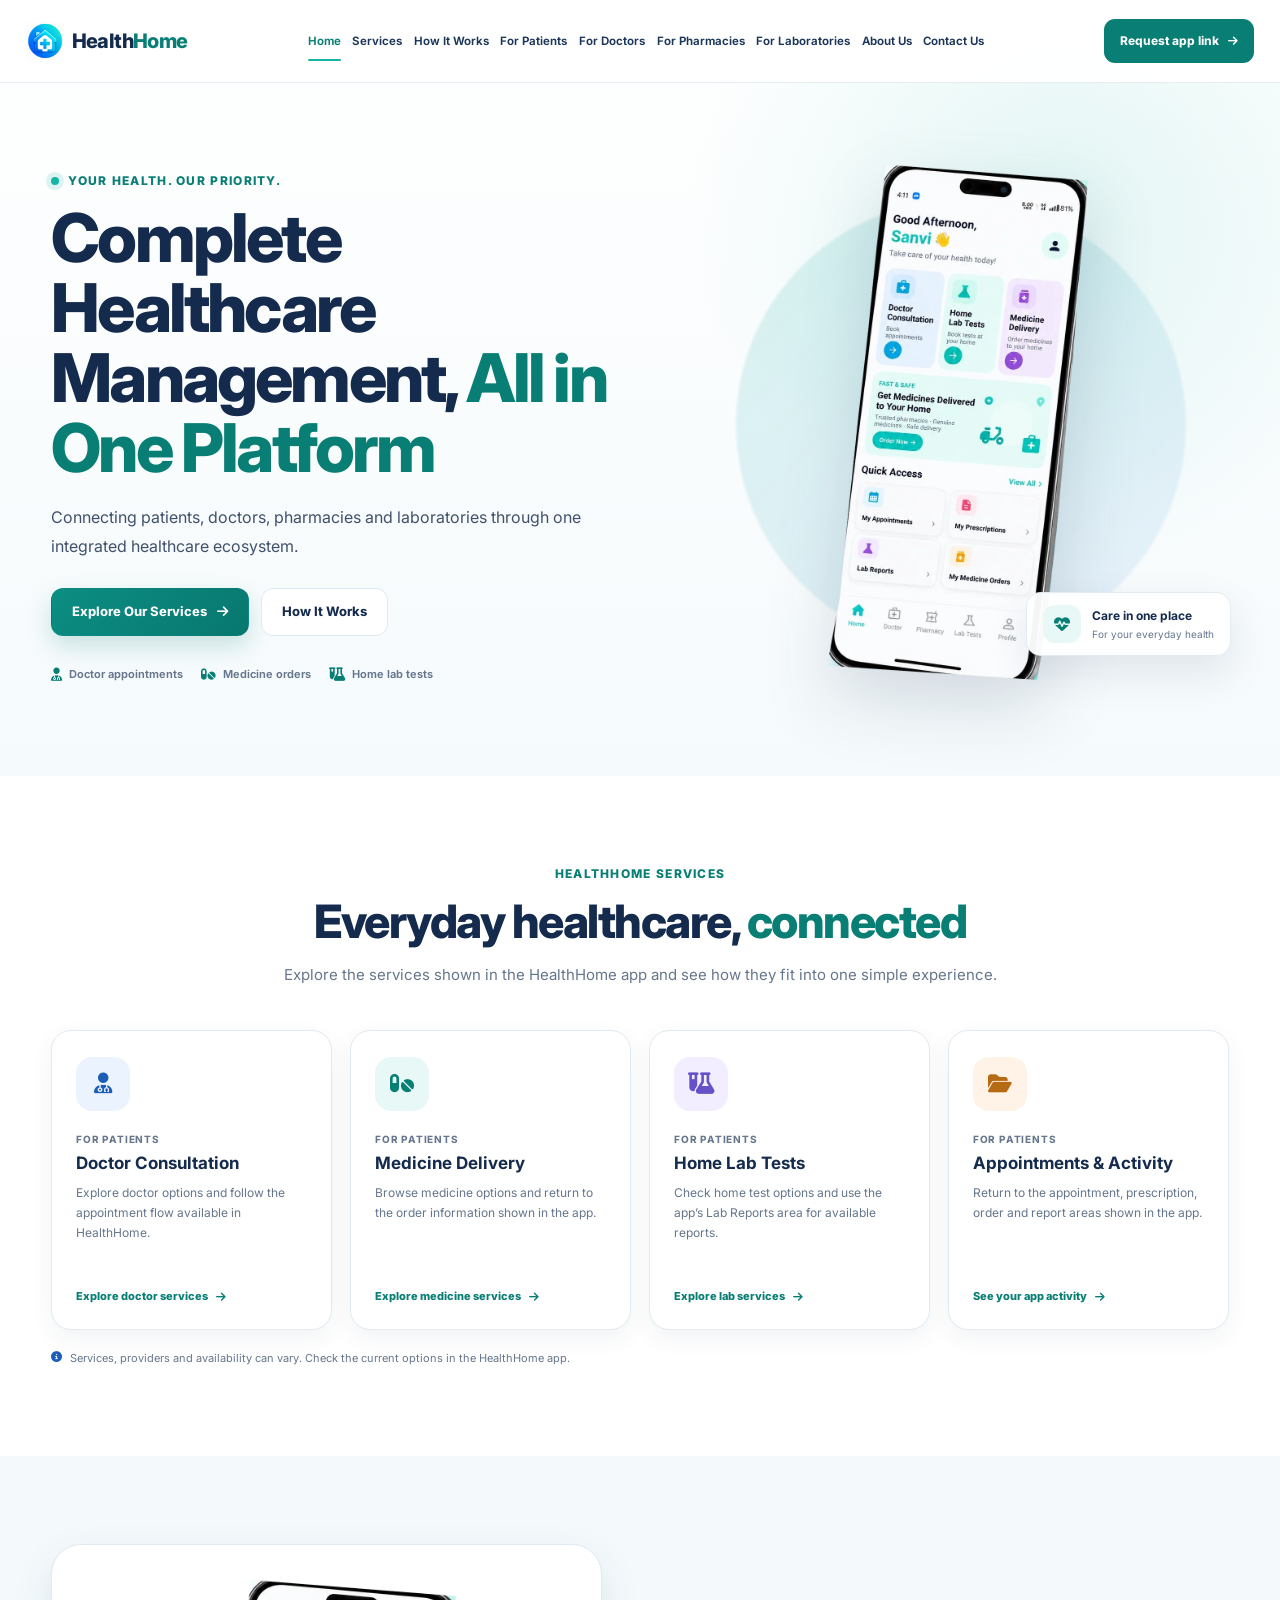
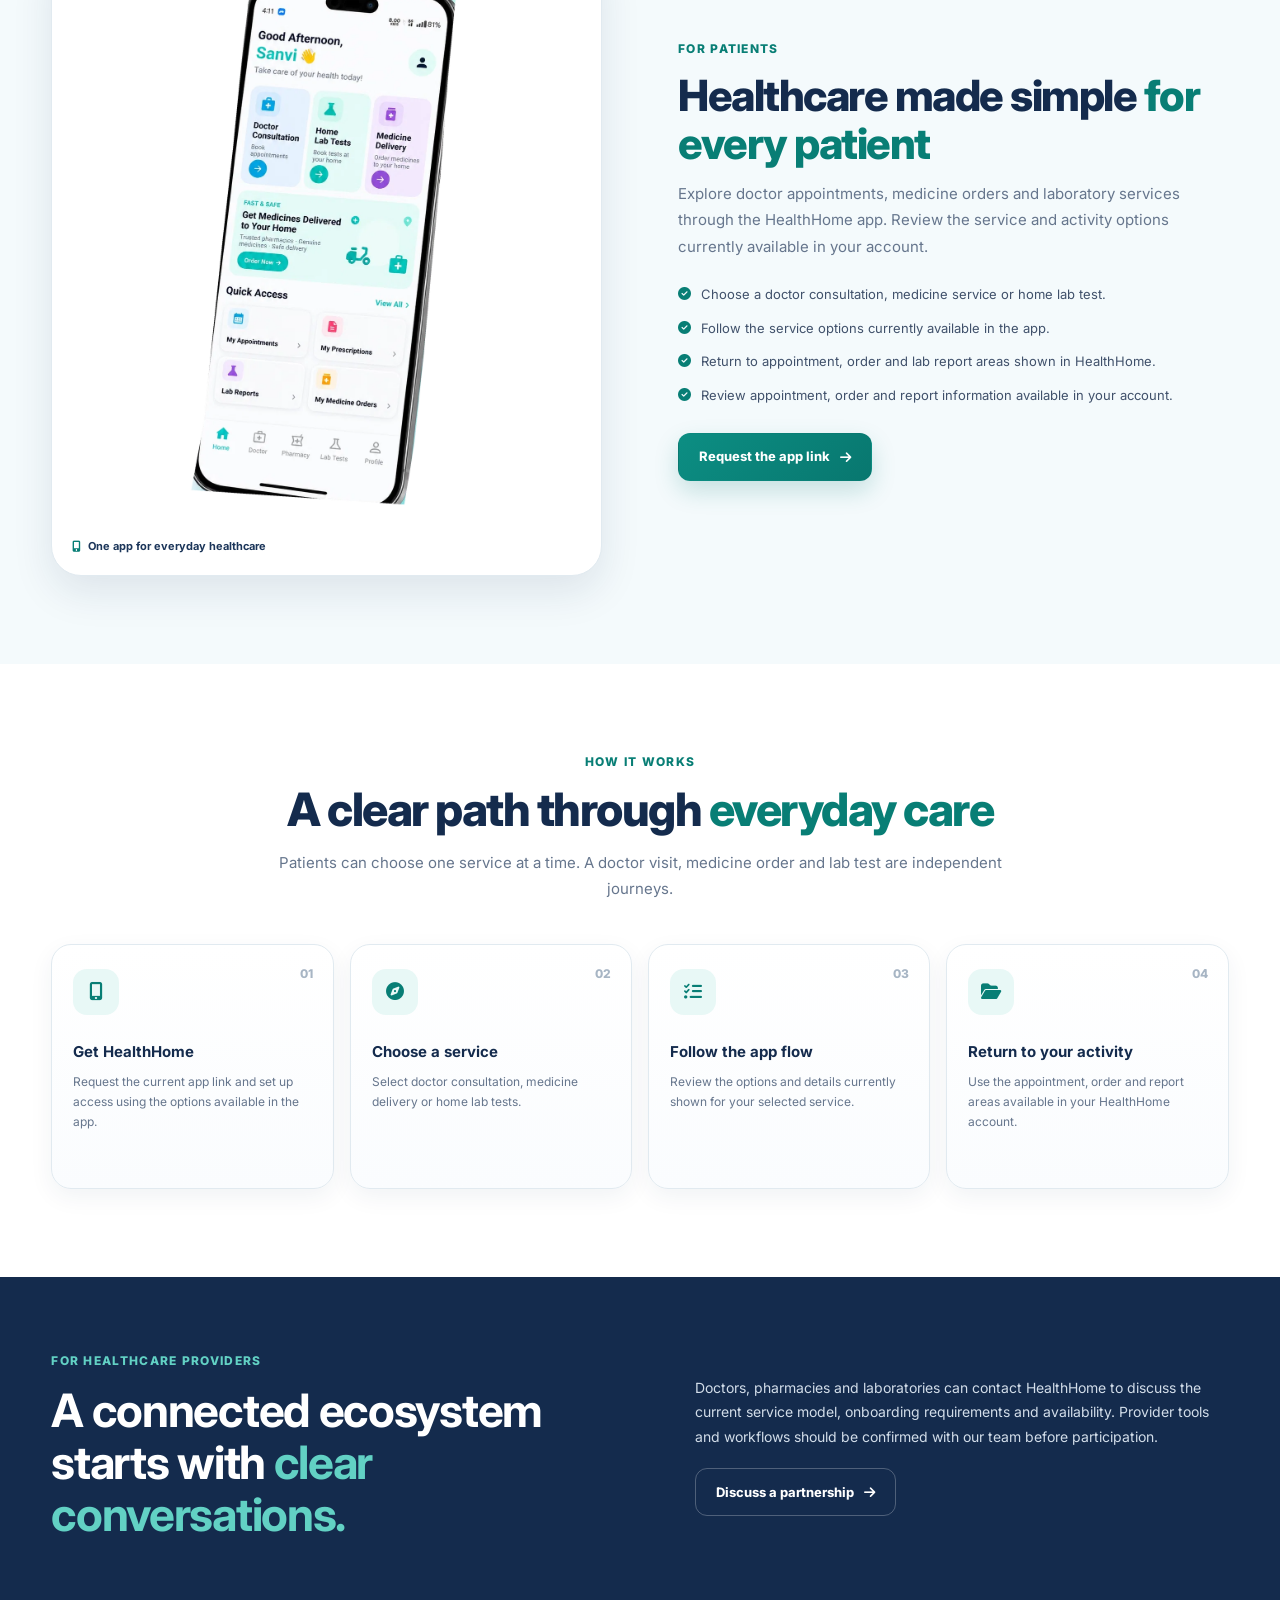
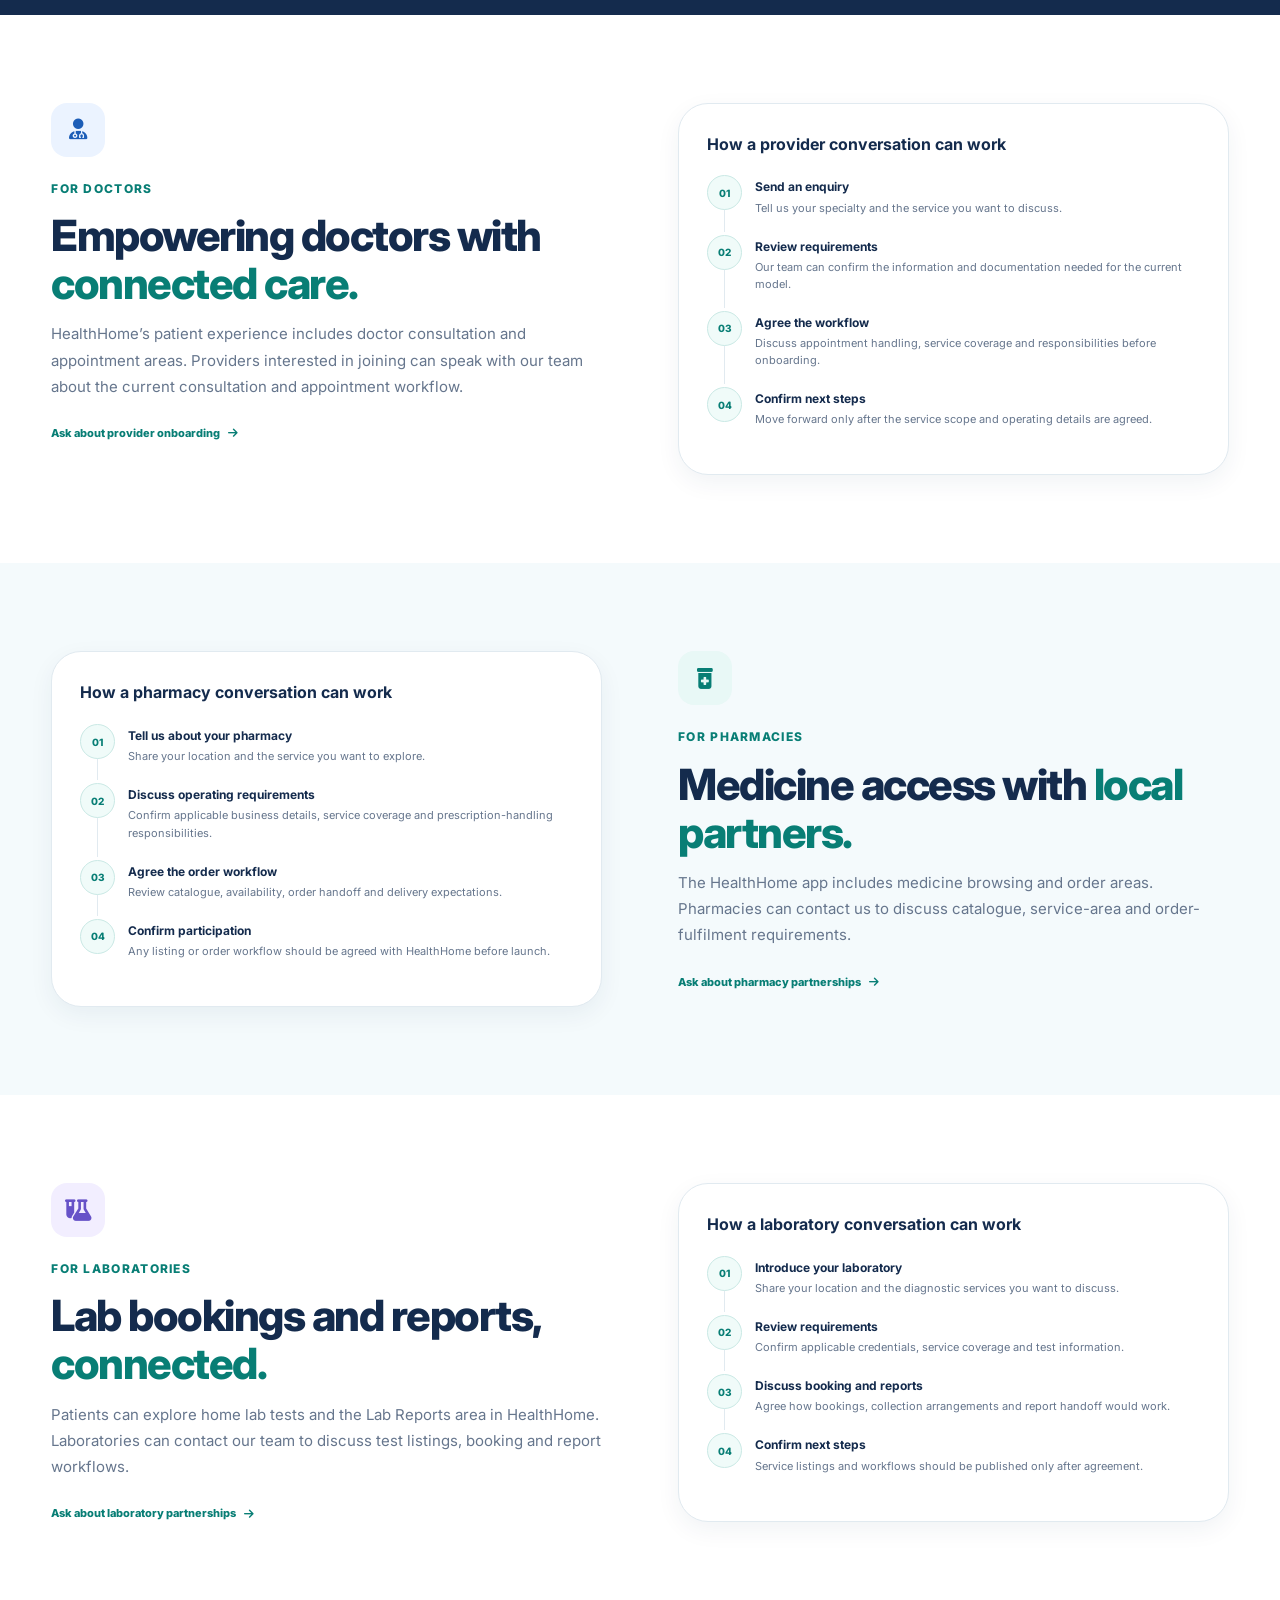
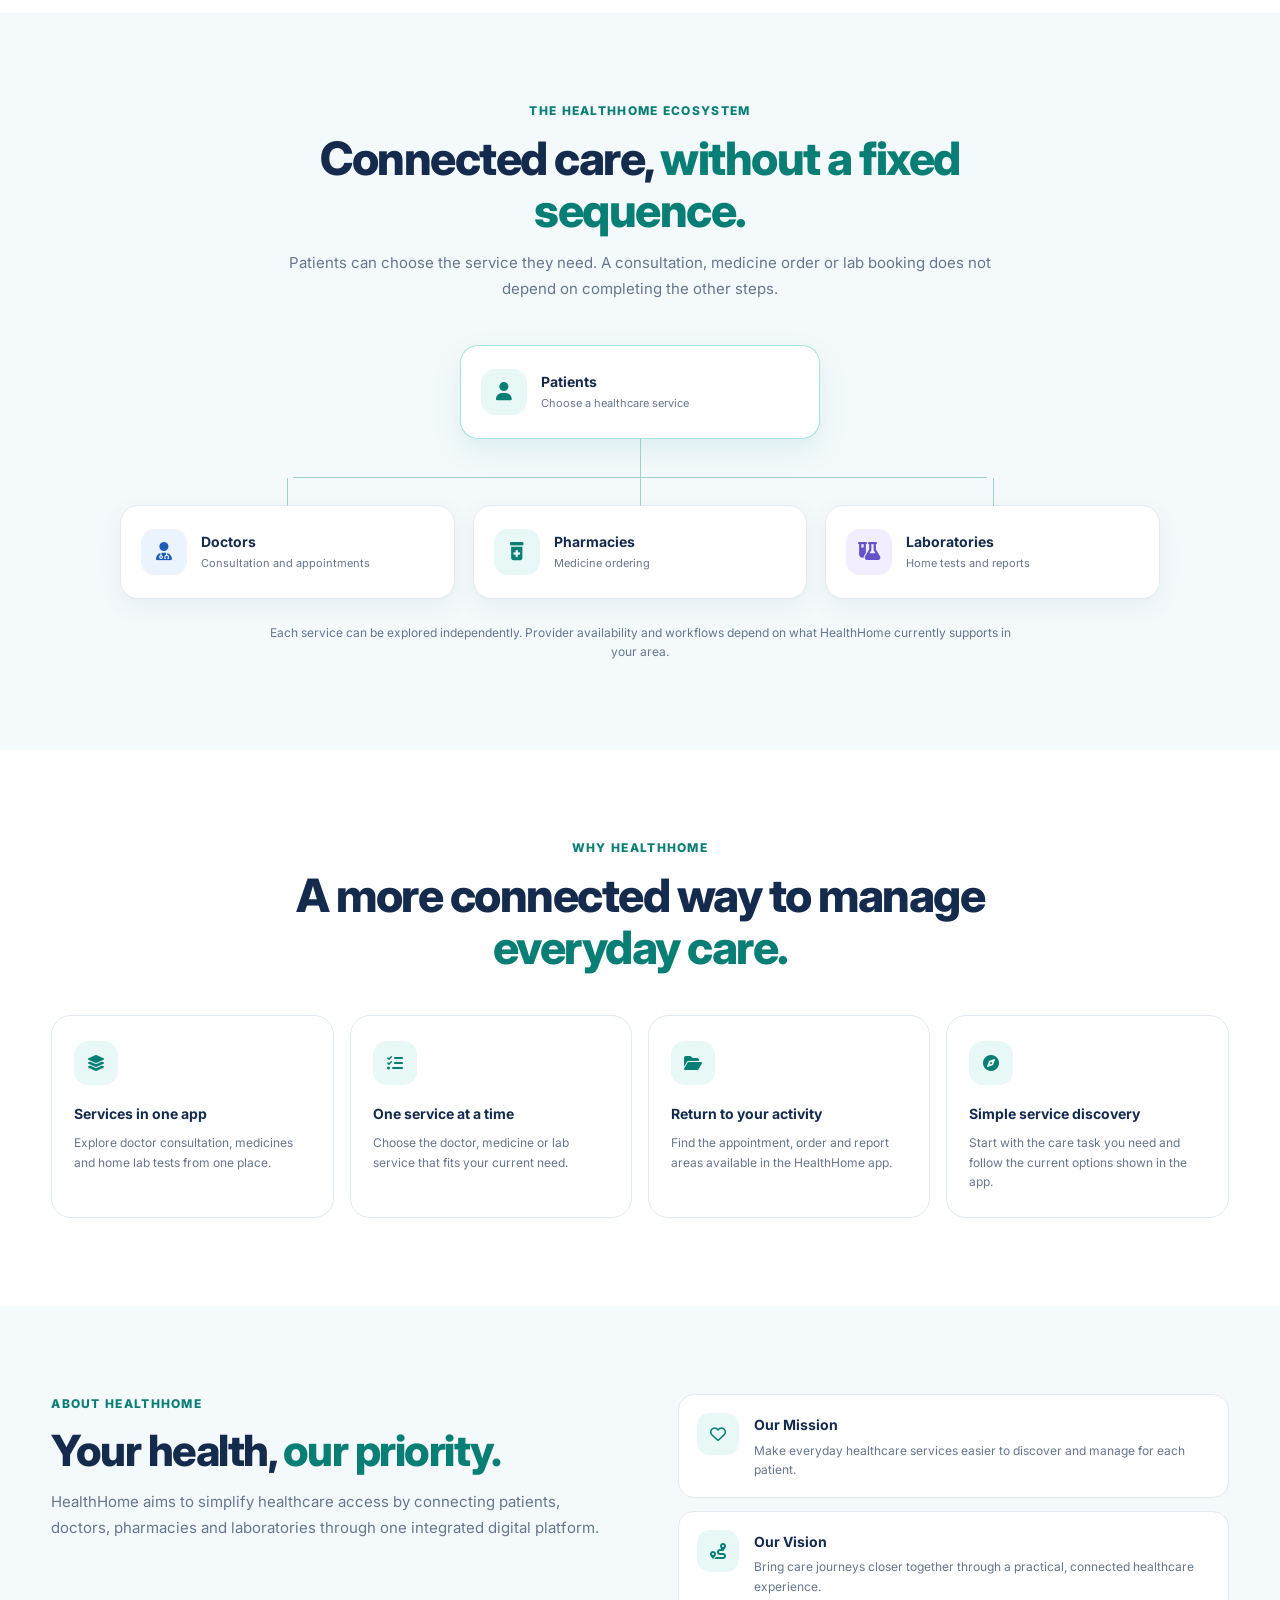
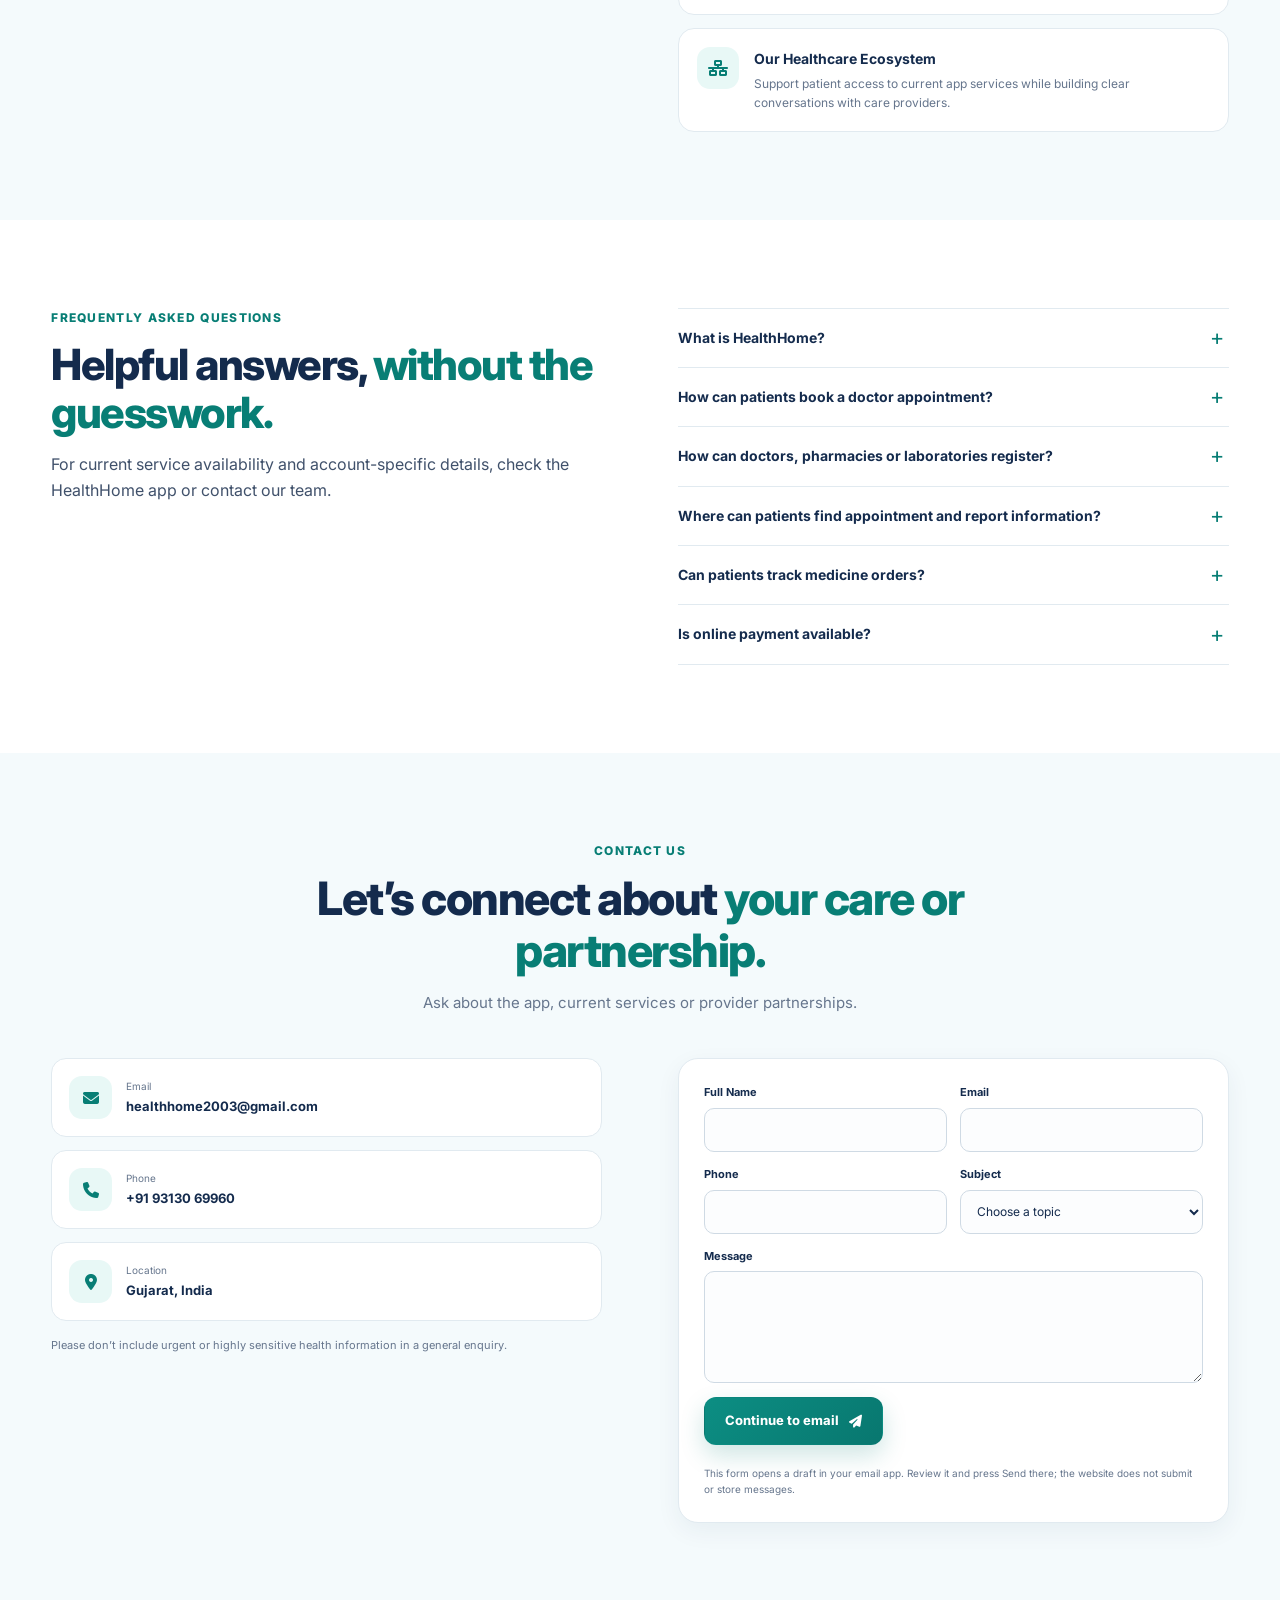
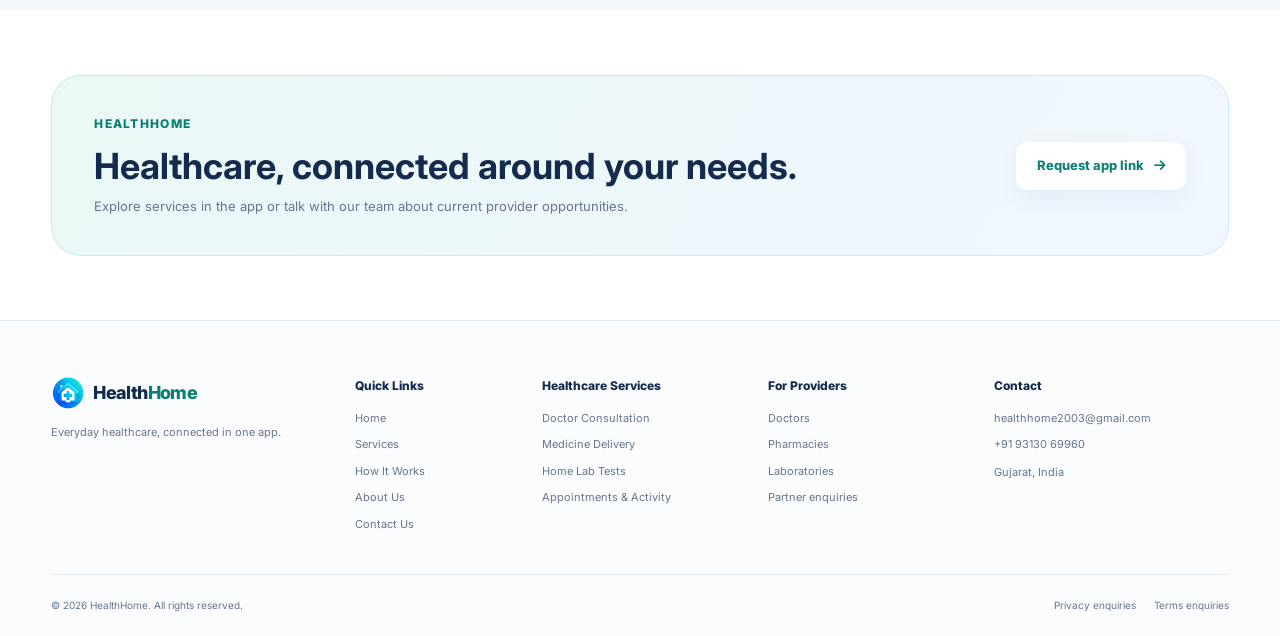
==== commit 1d233919: "Remove unsupported family member features" ====
--- a/index.html
+++ b/index.html
@@ -6,7 +6,7 @@
     <meta name="theme-color" content="#ffffff">
     <meta name="robots" content="index, follow">
     <meta name="author" content="HealthHome">
-    <meta name="description" content="HealthHome brings doctor appointments, medicine orders, home lab tests and family healthcare together in one connected app.">
+    <meta name="description" content="HealthHome brings doctor appointments, medicine orders and home lab tests together in one connected app.">
     <title>HealthHome | Complete Healthcare Management, All in One Platform</title>
     <link rel="canonical" href="https://healthhome.in/">
     <link rel="icon" href="images/healthhome.webp" type="image/webp">
@@ -16,12 +16,12 @@
     <meta property="og:url" content="https://healthhome.in/">
     <meta property="og:title" content="HealthHome | Complete Healthcare Management">
     <meta property="og:description" content="Connecting patients and healthcare services through one convenient app.">
-    <meta property="og:image" content="https://healthhome.in/images/healthhome-app-home.webp">
+    <meta property="og:image" content="https://healthhome.in/images/healthhome-app-screen.webp">
     <meta property="og:image:alt" content="HealthHome app preview showing doctor appointments, medicines and home lab tests">
     <meta name="twitter:card" content="summary_large_image">
     <meta name="twitter:title" content="HealthHome | Complete Healthcare Management">
-    <meta name="twitter:description" content="Doctor appointments, medicine orders, home lab tests and family healthcare in one app.">
-    <meta name="twitter:image" content="https://healthhome.in/images/healthhome-app-home.webp">
+    <meta name="twitter:description" content="Doctor appointments, medicine orders and home lab tests in one app.">
+    <meta name="twitter:image" content="https://healthhome.in/images/healthhome-app-screen.webp">
     <link rel="preconnect" href="https://fonts.googleapis.com">
     <link rel="preconnect" href="https://fonts.gstatic.com" crossorigin>
     <link rel="preconnect" href="https://cdnjs.cloudflare.com" crossorigin>
@@ -97,10 +97,10 @@
                 <div class="hero-visual">
                     <div class="hero-visual-glow" aria-hidden="true"></div>
                     <picture>
-                        <source srcset="images/healthhome-app-home.webp" type="image/webp">
-                        <img src="images/healthhome-app-home.png" alt="HealthHome app preview showing doctor consultation, home lab tests, medicine delivery and family tools" class="hero-app-image" width="1039" height="1514" fetchpriority="high" decoding="async">
+                        <source srcset="images/healthhome-app-screen.webp" type="image/webp">
+                        <img src="images/healthhome-app-screen.png" alt="HealthHome app screen showing doctor consultation, home lab tests, medicine delivery, appointments and reports" class="hero-app-image" width="730" height="1355" fetchpriority="high" decoding="async">
                     </picture>
-                    <div class="hero-floating-note"><span class="note-icon"><i class="fa-solid fa-heart-pulse" aria-hidden="true"></i></span><span><strong>Care in one place</strong><small>For you and your family</small></span></div>
+                    <div class="hero-floating-note"><span class="note-icon"><i class="fa-solid fa-heart-pulse" aria-hidden="true"></i></span><span><strong>Care in one place</strong><small>For your everyday health</small></span></div>
                 </div>
             </div>
         </section>
@@ -135,11 +135,11 @@
                         <a href="home-lab-tests.html" class="text-link">Explore lab services <i class="fa-solid fa-arrow-right" aria-hidden="true"></i></a>
                     </article>
                     <article class="service-card service-card-orange">
-                        <div class="service-icon"><i class="fa-solid fa-people-group" aria-hidden="true"></i></div>
-                        <p class="card-overline">For families</p>
-                        <h3>Family Healthcare</h3>
-                        <p>Use family profiles and the app’s service areas to keep everyday care close together.</p>
-                        <a href="#patients" class="text-link">See the patient journey <i class="fa-solid fa-arrow-right" aria-hidden="true"></i></a>
+                        <div class="service-icon"><i class="fa-solid fa-folder-open" aria-hidden="true"></i></div>
+                        <p class="card-overline">For patients</p>
+                        <h3>Appointments &amp; Activity</h3>
+                        <p>Return to the appointment, prescription, order and report areas shown in the app.</p>
+                        <a href="#patients" class="text-link">See your app activity <i class="fa-solid fa-arrow-right" aria-hidden="true"></i></a>
                     </article>
                 </div>
                 <p class="availability-note"><i class="fa-solid fa-circle-info" aria-hidden="true"></i> Services, providers and availability can vary. Check the current options in the HealthHome app.</p>
@@ -150,20 +150,20 @@
             <div class="container audience-layout">
                 <div class="audience-visual">
                     <picture>
-                        <source srcset="images/app-screens.webp" type="image/webp">
-                        <img src="images/app-screens.png" alt="HealthHome app screens previewing doctor, pharmacy, laboratory and family services" width="822" height="479" loading="lazy" decoding="async">
+                        <source srcset="images/healthhome-app-screen.webp" type="image/webp">
+                        <img src="images/healthhome-app-screen.png" alt="HealthHome app screen with doctor, medicine and lab services plus appointment and report shortcuts" width="730" height="1355" loading="lazy" decoding="async">
                     </picture>
                     <div class="audience-visual-caption"><i class="fa-solid fa-mobile-screen-button" aria-hidden="true"></i><span>One app for everyday healthcare</span></div>
                 </div>
                 <div class="audience-copy">
                     <p class="section-kicker">For Patients</p>
                     <h2 id="patients-title">Healthcare made simple <span>for every patient</span></h2>
-                    <p class="section-lead">Explore doctor appointments, medicine orders and laboratory services through the HealthHome app. Family profiles help keep care for loved ones in view.</p>
+                    <p class="section-lead">Explore doctor appointments, medicine orders and laboratory services through the HealthHome app. Review the service and activity options currently available in your account.</p>
                     <ul class="feature-list">
                         <li><i class="fa-solid fa-circle-check" aria-hidden="true"></i><span>Choose a doctor consultation, medicine service or home lab test.</span></li>
                         <li><i class="fa-solid fa-circle-check" aria-hidden="true"></i><span>Follow the service options currently available in the app.</span></li>
                         <li><i class="fa-solid fa-circle-check" aria-hidden="true"></i><span>Return to appointment, order and lab report areas shown in HealthHome.</span></li>
-                        <li><i class="fa-solid fa-circle-check" aria-hidden="true"></i><span>Use family profiles to keep healthcare activity organized.</span></li>
+                        <li><i class="fa-solid fa-circle-check" aria-hidden="true"></i><span>Review appointment, order and report information available in your account.</span></li>
                     </ul>
                     <a href="mailto:healthhome2003@gmail.com?subject=HealthHome%20app%20link" class="button button-primary">Request the app link <i class="fa-solid fa-arrow-right" aria-hidden="true"></i></a>
                 </div>
@@ -270,7 +270,7 @@
                     <p>Patients can choose the service they need. A consultation, medicine order or lab booking does not depend on completing the other steps.</p>
                 </div>
                 <div class="ecosystem-map" role="group" aria-label="Patients can connect independently with doctors, pharmacies and laboratories">
-                    <div class="ecosystem-hub-wrap"><article class="ecosystem-node ecosystem-patient"><span><i class="fa-solid fa-people-group" aria-hidden="true"></i></span><div><strong>Patients &amp; families</strong><small>Choose a healthcare service</small></div></article></div>
+                    <div class="ecosystem-hub-wrap"><article class="ecosystem-node ecosystem-patient"><span><i class="fa-solid fa-user" aria-hidden="true"></i></span><div><strong>Patients</strong><small>Choose a healthcare service</small></div></article></div>
                     <div class="ecosystem-provider-grid">
                         <article class="ecosystem-node"><span class="node-blue"><i class="fa-solid fa-user-doctor" aria-hidden="true"></i></span><div><strong>Doctors</strong><small>Consultation and appointments</small></div></article>
                         <article class="ecosystem-node"><span class="node-teal"><i class="fa-solid fa-prescription-bottle-medical" aria-hidden="true"></i></span><div><strong>Pharmacies</strong><small>Medicine ordering</small></div></article>
@@ -289,7 +289,7 @@
                 </div>
                 <div class="benefit-grid">
                     <article class="benefit-card"><span><i class="fa-solid fa-layer-group" aria-hidden="true"></i></span><h3>Services in one app</h3><p>Explore doctor consultation, medicines and home lab tests from one place.</p></article>
-                    <article class="benefit-card"><span><i class="fa-solid fa-people-roof" aria-hidden="true"></i></span><h3>Family-focused</h3><p>Use family profiles to keep care for loved ones in view.</p></article>
+                    <article class="benefit-card"><span><i class="fa-solid fa-list-check" aria-hidden="true"></i></span><h3>One service at a time</h3><p>Choose the doctor, medicine or lab service that fits your current need.</p></article>
                     <article class="benefit-card"><span><i class="fa-solid fa-folder-open" aria-hidden="true"></i></span><h3>Return to your activity</h3><p>Find the appointment, order and report areas available in the HealthHome app.</p></article>
                     <article class="benefit-card"><span><i class="fa-solid fa-compass" aria-hidden="true"></i></span><h3>Simple service discovery</h3><p>Start with the care task you need and follow the current options shown in the app.</p></article>
                 </div>
@@ -304,7 +304,7 @@
                     <p>HealthHome aims to simplify healthcare access by connecting patients, doctors, pharmacies and laboratories through one integrated digital platform.</p>
                 </div>
                 <div class="about-values">
-                    <article><span class="about-icon"><i class="fa-regular fa-heart" aria-hidden="true"></i></span><div><h3>Our Mission</h3><p>Make everyday healthcare services easier to discover and manage for individuals and families.</p></div></article>
+                    <article><span class="about-icon"><i class="fa-regular fa-heart" aria-hidden="true"></i></span><div><h3>Our Mission</h3><p>Make everyday healthcare services easier to discover and manage for each patient.</p></div></article>
                     <article><span class="about-icon"><i class="fa-solid fa-route" aria-hidden="true"></i></span><div><h3>Our Vision</h3><p>Bring care journeys closer together through a practical, connected healthcare experience.</p></div></article>
                     <article><span class="about-icon"><i class="fa-solid fa-network-wired" aria-hidden="true"></i></span><div><h3>Our Healthcare Ecosystem</h3><p>Support patient access to current app services while building clear conversations with care providers.</p></div></article>
                 </div>
@@ -319,10 +319,10 @@
                     <p>For current service availability and account-specific details, check the HealthHome app or contact our team.</p>
                 </div>
                 <div class="faq-list">
-                    <details><summary>What is HealthHome?</summary><p>HealthHome is a healthcare platform with app areas for doctor consultation, medicine ordering, home lab tests and family profiles.</p></details>
+                    <details><summary>What is HealthHome?</summary><p>HealthHome is a healthcare platform with app areas for doctor consultation, medicine ordering and home lab tests.</p></details>
                     <details><summary>How can patients book a doctor appointment?</summary><p>Open the HealthHome app, choose Doctor Consultation and follow the appointment options currently shown in your account.</p></details>
                     <details><summary>How can doctors, pharmacies or laboratories register?</summary><p>Use the contact form to ask about partnerships. Our team can confirm current onboarding requirements and the service model.</p></details>
-                    <details><summary>Can patients access prescriptions and lab reports online?</summary><p>The app preview includes prescription and lab report areas. The information available depends on the services and account options currently active in HealthHome.</p></details>
+                    <details><summary>Where can patients find appointment and report information?</summary><p>The app preview includes appointment, prescription, medicine order and lab report areas. The information available depends on the services and account options currently active in HealthHome.</p></details>
                     <details><summary>Can patients track medicine orders?</summary><p>The HealthHome app includes a medicine orders area. Open the app to review the order information available to your account.</p></details>
                     <details><summary>Is online payment available?</summary><p>Payment options are not listed on this website. Check the current options shown in the app before completing a service request.</p></details>
                 </div>
@@ -374,10 +374,10 @@
             <div class="footer-grid">
                 <div class="footer-brand">
                     <a href="#home" class="footer-logo"><picture><source srcset="images/healthhome.webp" type="image/webp"><img src="images/healthhome.png" alt="" width="256" height="256" loading="lazy"></picture><span>Health<span>Home</span></span></a>
-                    <p>Healthcare for you. Care for your whole family.</p>
+                    <p>Everyday healthcare, connected in one app.</p>
                 </div>
                 <nav class="footer-column" aria-label="Quick links"><h2>Quick Links</h2><a href="#home">Home</a><a href="#services">Services</a><a href="#how-it-works">How It Works</a><a href="#about">About Us</a><a href="#contact">Contact Us</a></nav>
-                <nav class="footer-column" aria-label="Healthcare services"><h2>Healthcare Services</h2><a href="doctors.html">Doctor Consultation</a><a href="medicine-delivery.html">Medicine Delivery</a><a href="home-lab-tests.html">Home Lab Tests</a><a href="#patients">Family Healthcare</a></nav>
+                <nav class="footer-column" aria-label="Healthcare services"><h2>Healthcare Services</h2><a href="doctors.html">Doctor Consultation</a><a href="medicine-delivery.html">Medicine Delivery</a><a href="home-lab-tests.html">Home Lab Tests</a><a href="#patients">Appointments &amp; Activity</a></nav>
                 <nav class="footer-column" aria-label="For healthcare providers"><h2>For Providers</h2><a href="#doctors">Doctors</a><a href="#pharmacies">Pharmacies</a><a href="#laboratories">Laboratories</a><a href="#contact">Partner enquiries</a></nav>
                 <div class="footer-column footer-contact"><h2>Contact</h2><a href="mailto:healthhome2003@gmail.com">healthhome2003@gmail.com</a><a href="tel:+919313069960">+91 93130 69960</a><span>Gujarat, India</span></div>
             </div>
--- a/style.css
+++ b/style.css
@@ -660,13 +660,17 @@
 }
 
 .audience-visual picture {
-    display: block;
+    display: flex;
+    justify-content: center;
 }
 
 .audience-visual img {
-    width: 100%;
+    width: auto;
+    height: min(68vh, 560px);
+    max-width: 100%;
+    margin-inline: auto;
     border-radius: 18px;
-    object-fit: cover;
+    object-fit: contain;
 }
 
 .audience-visual-caption {
@@ -1465,7 +1469,7 @@
 .service-hero-visual { position: relative; isolation: isolate; min-width: 0; padding: 16px; border: 1px solid var(--border); border-radius: 26px; background: rgba(255,255,255,.9); box-shadow: var(--shadow-large); }
 .service-hero-visual::before { position: absolute; z-index: -1; top: -26px; right: -24px; width: 150px; aspect-ratio: 1; border-radius: 50%; background: rgba(22,181,165,.15); content: ""; }
 .service-hero-visual picture { display: block; }
-.service-hero-image { width: 100%; max-height: 400px; border-radius: 18px; object-fit: cover; }
+.service-hero-image { width: auto; height: min(62vh, 480px); max-width: 100%; max-height: 480px; margin-inline: auto; border-radius: 18px; object-fit: contain; }
 .service-image-caption { margin: 11px 3px 0; color: var(--text-light); font-size: 10px; line-height: 1.5; }
 .service-highlights { display: grid; grid-template-columns: repeat(3, minmax(0,1fr)); gap: 12px; margin-top: 28px; }
 .service-highlight { display: flex; align-items: center; gap: 8px; color: var(--dark-blue); font-size: 11px; font-weight: 650; }
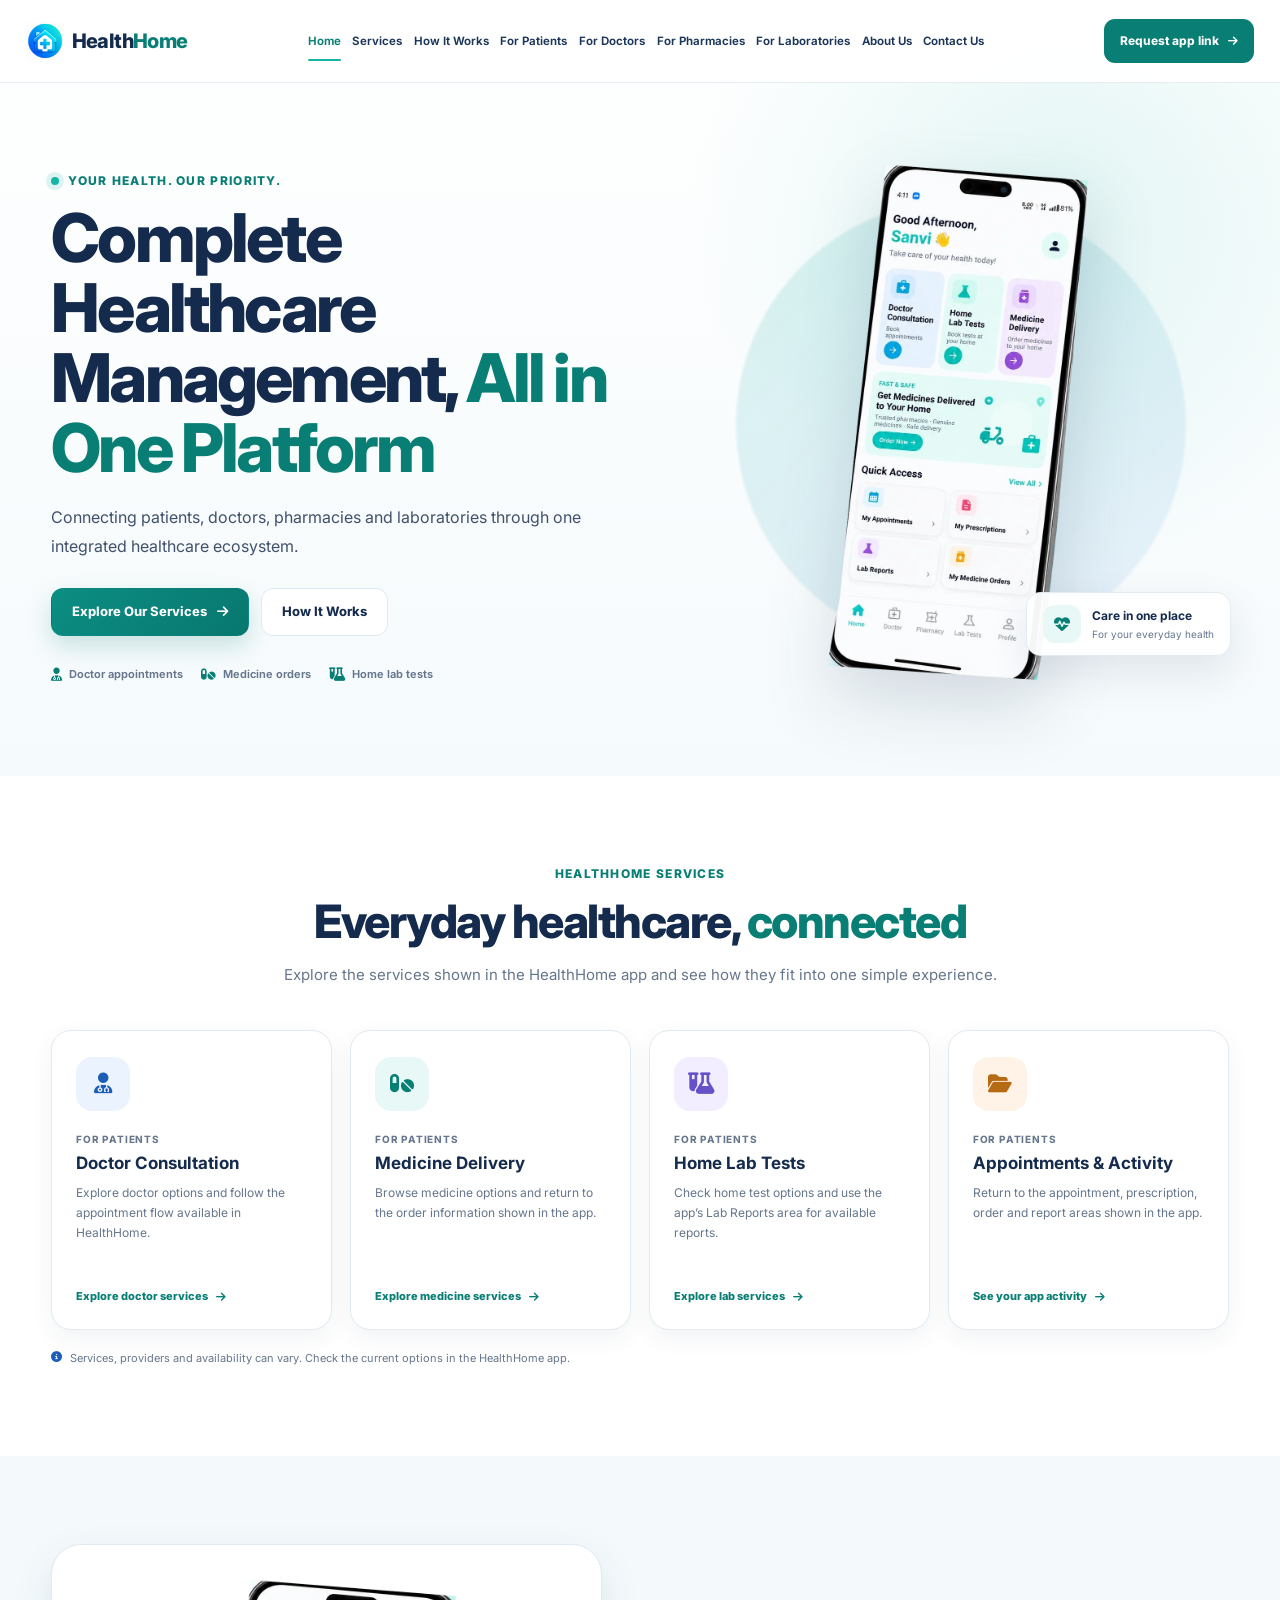
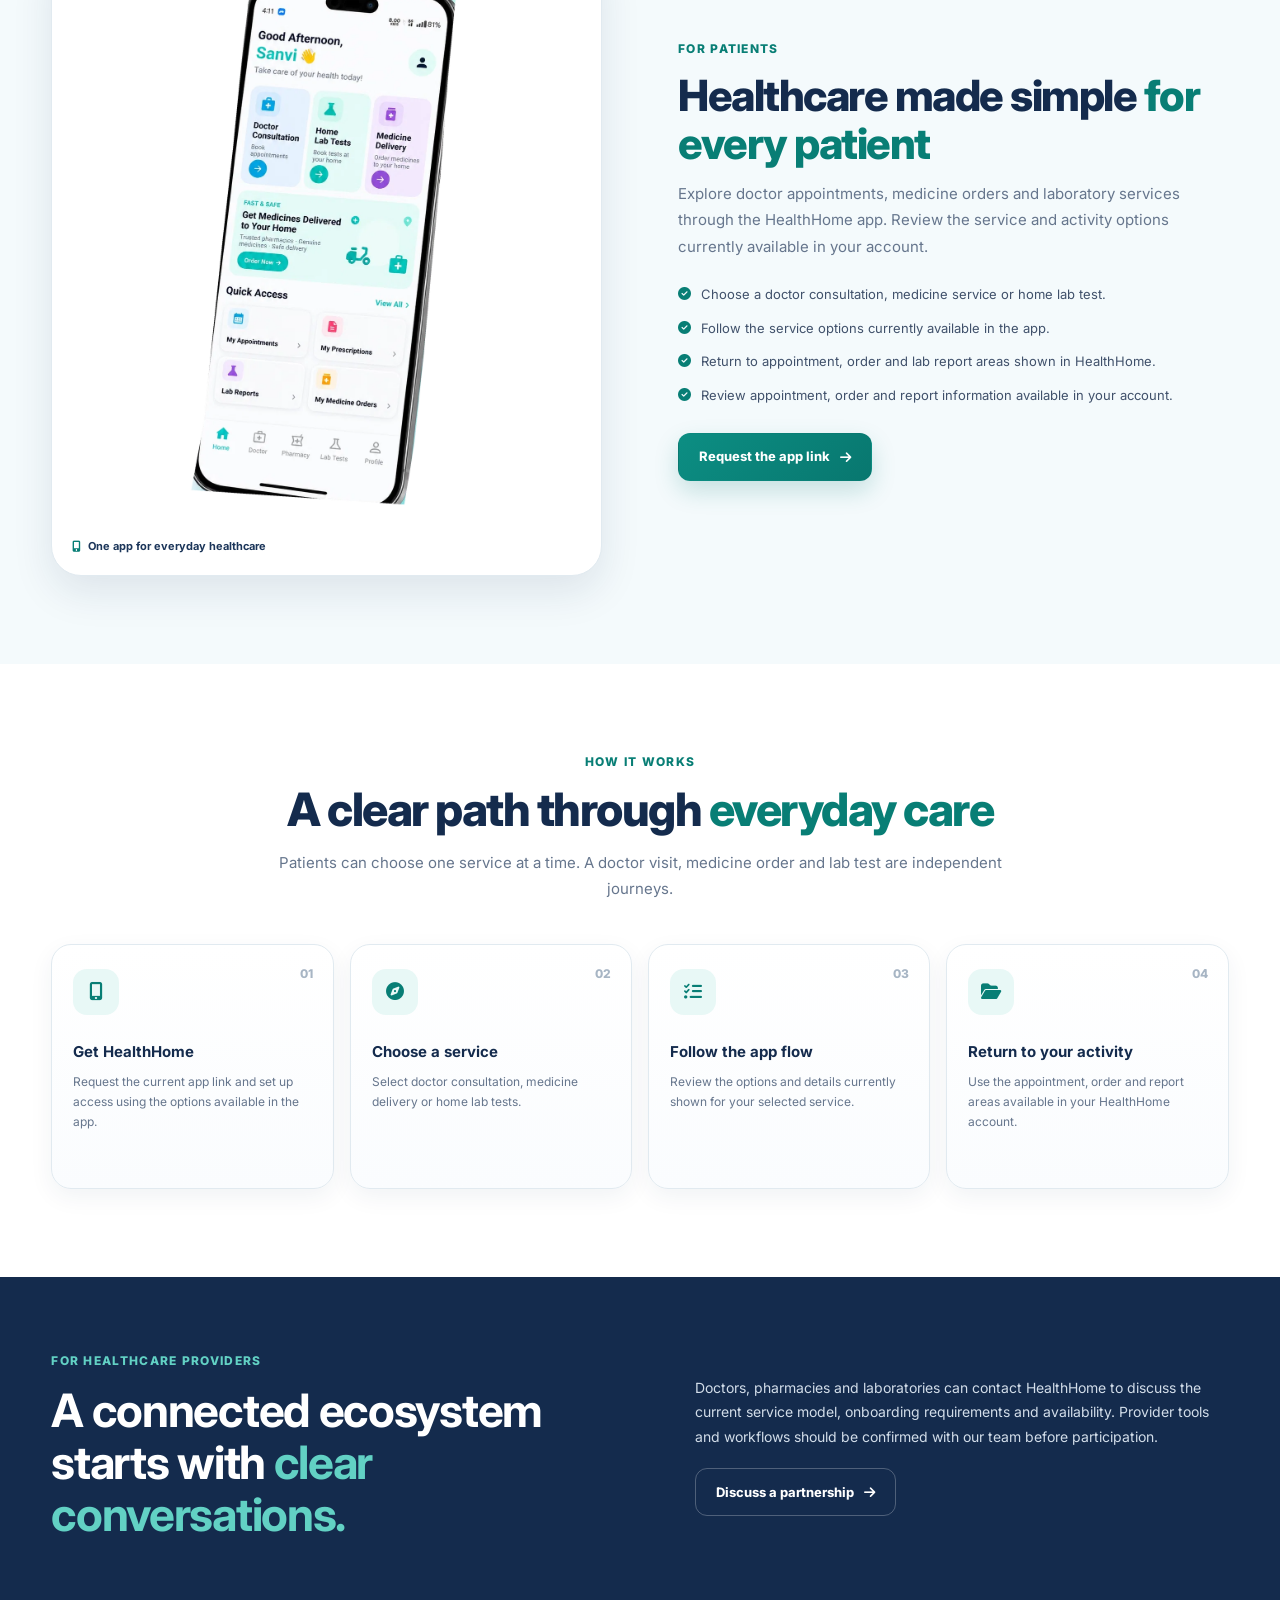
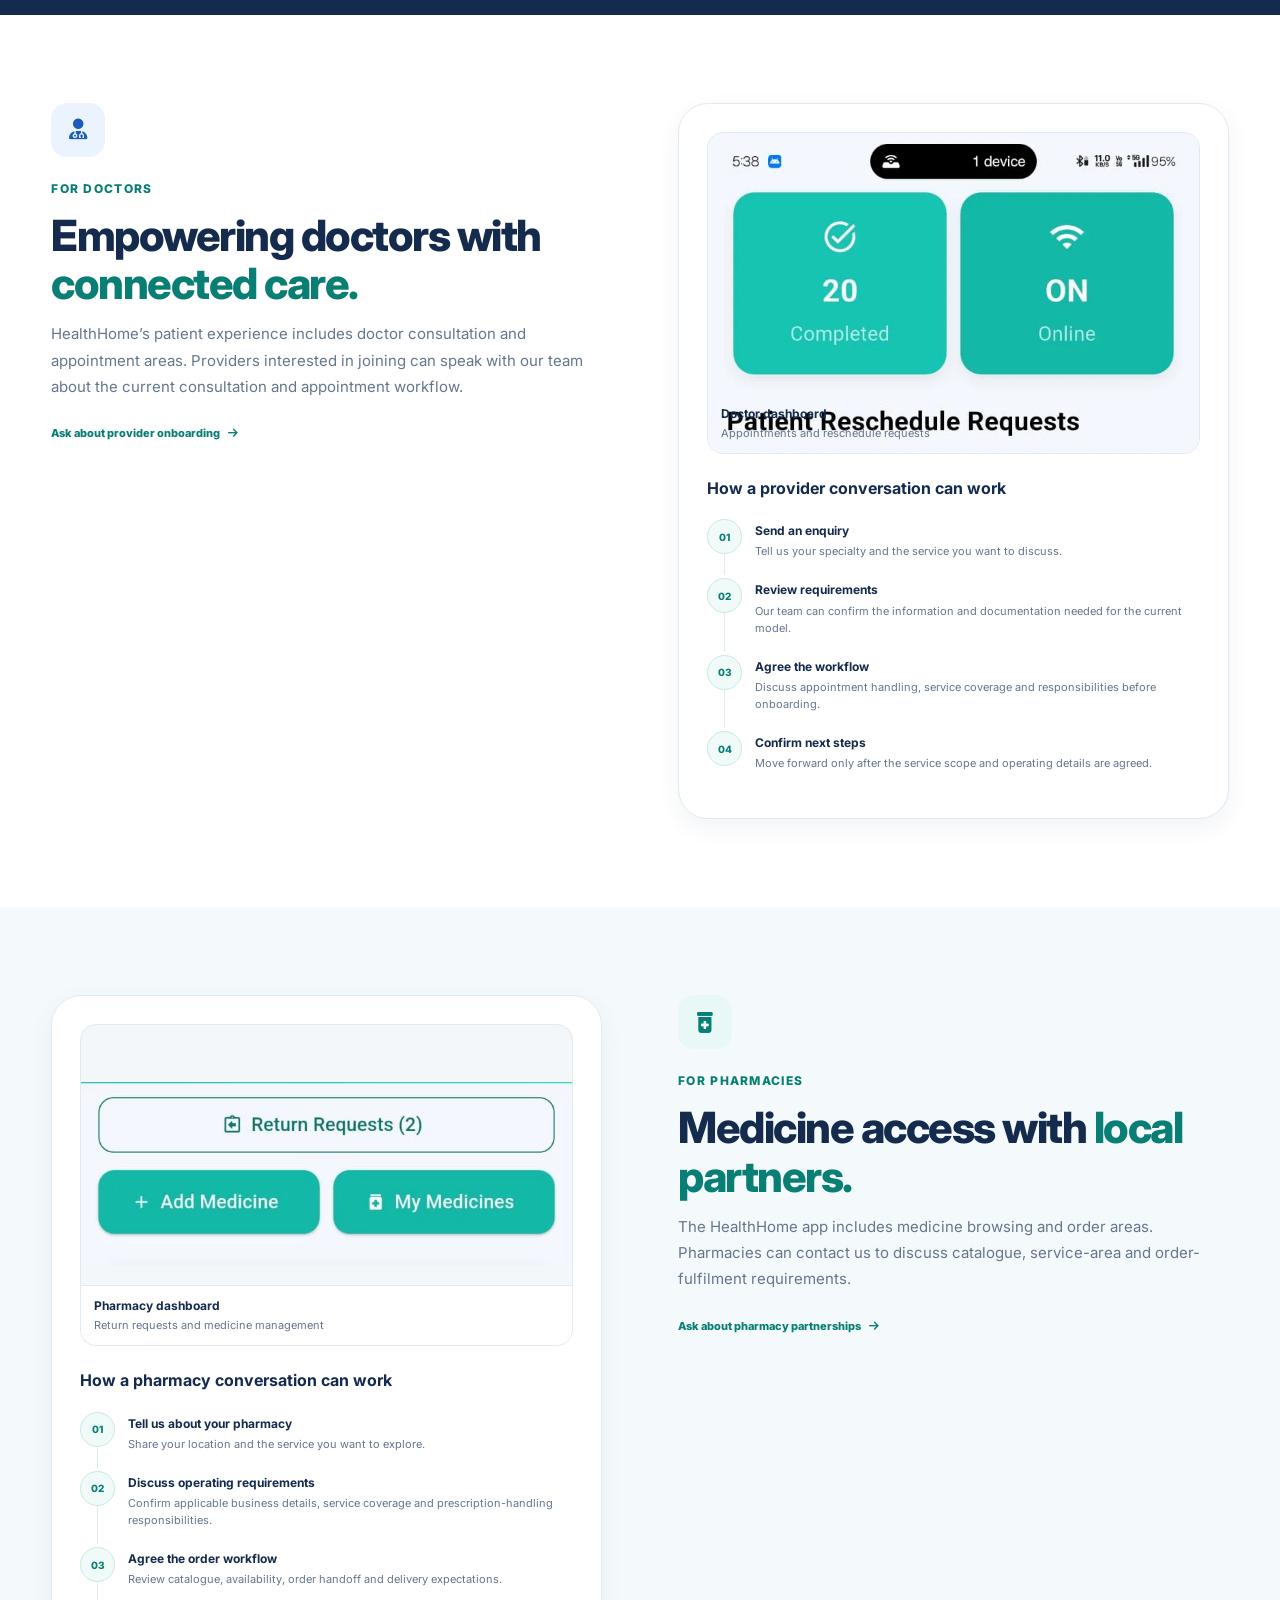
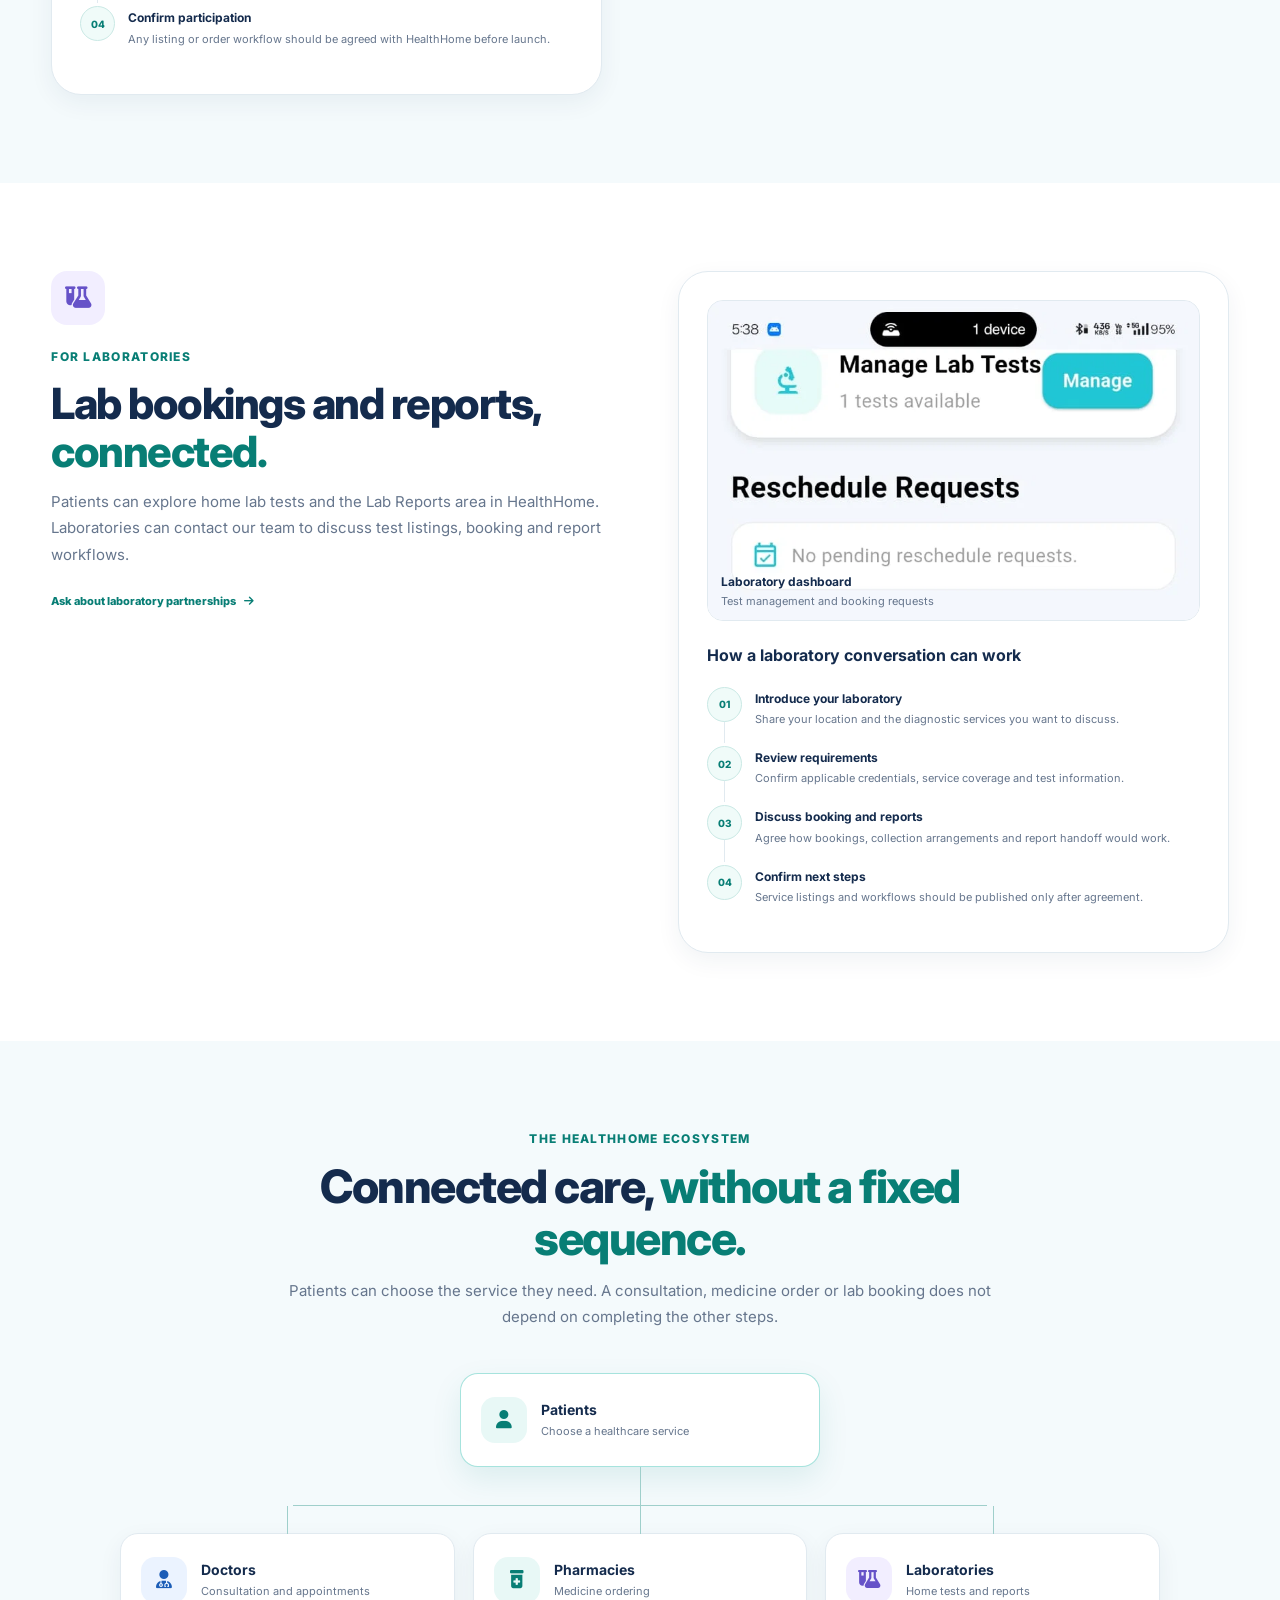
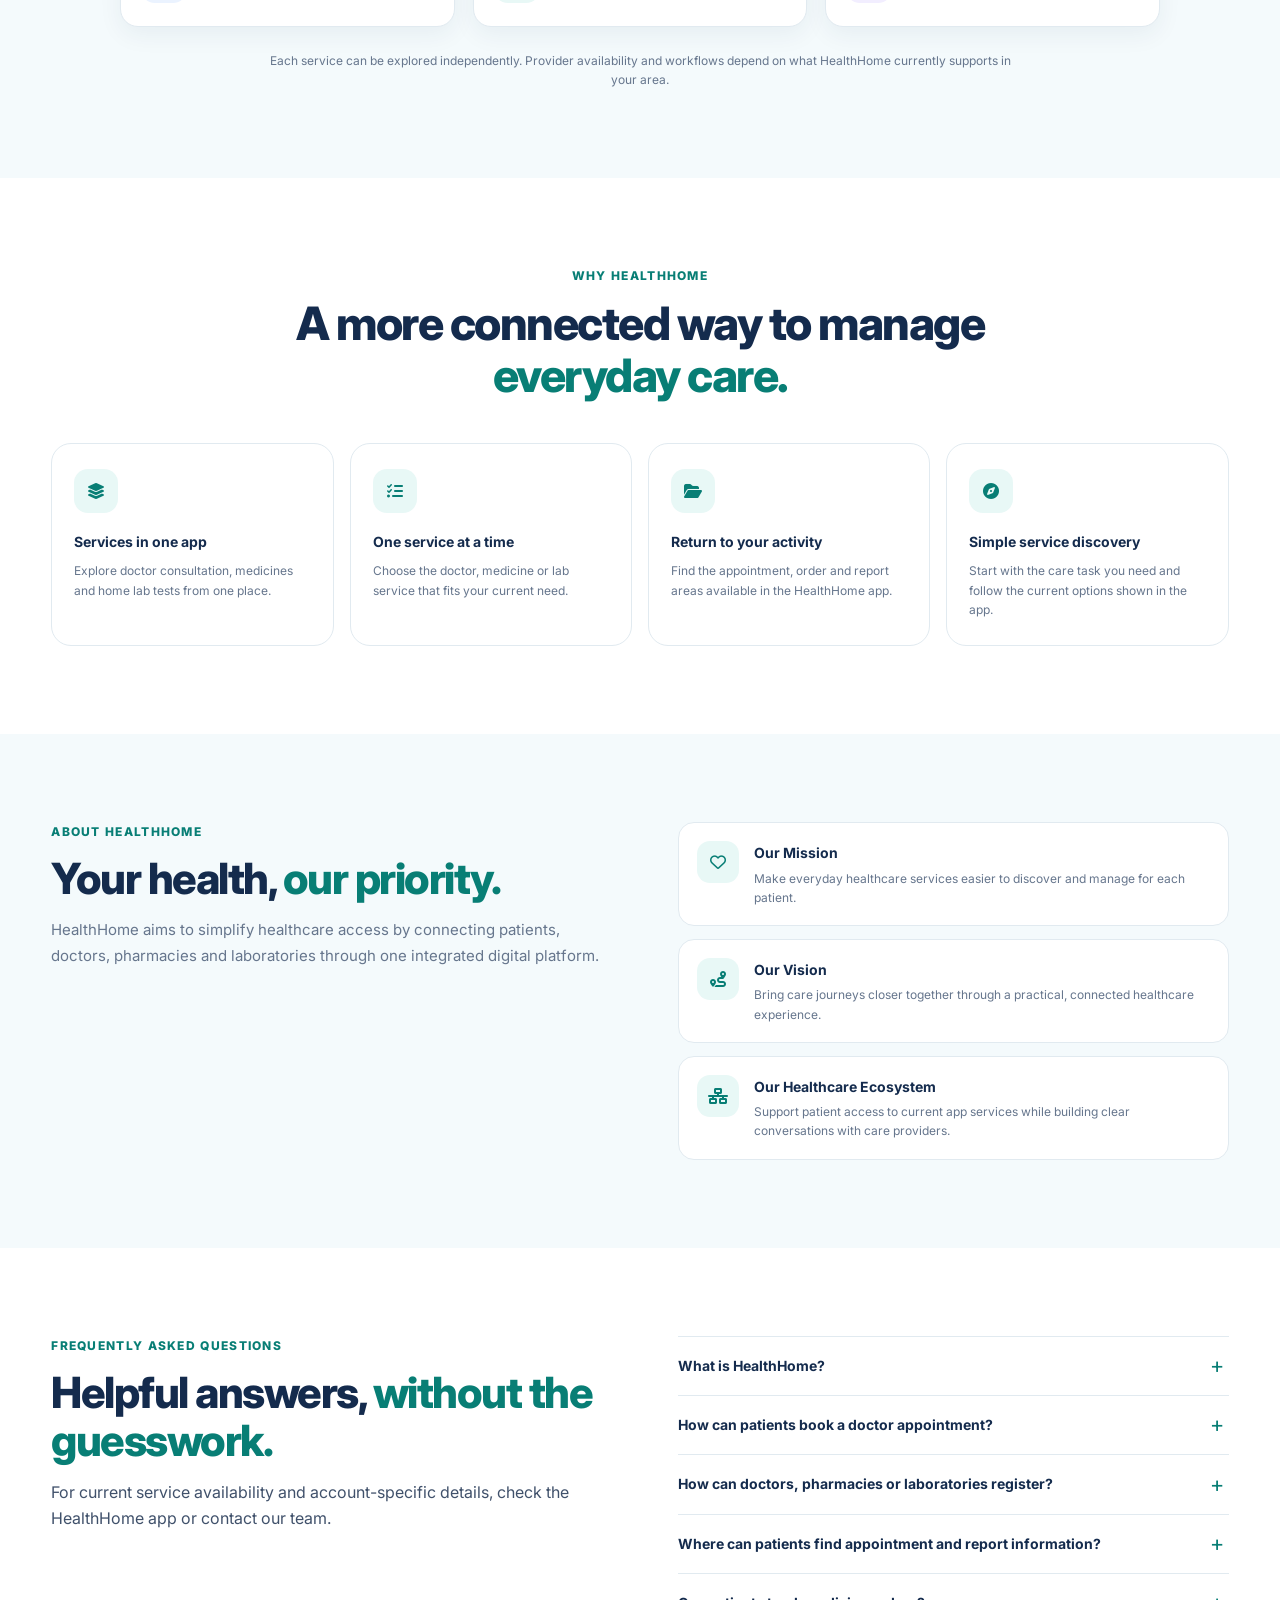
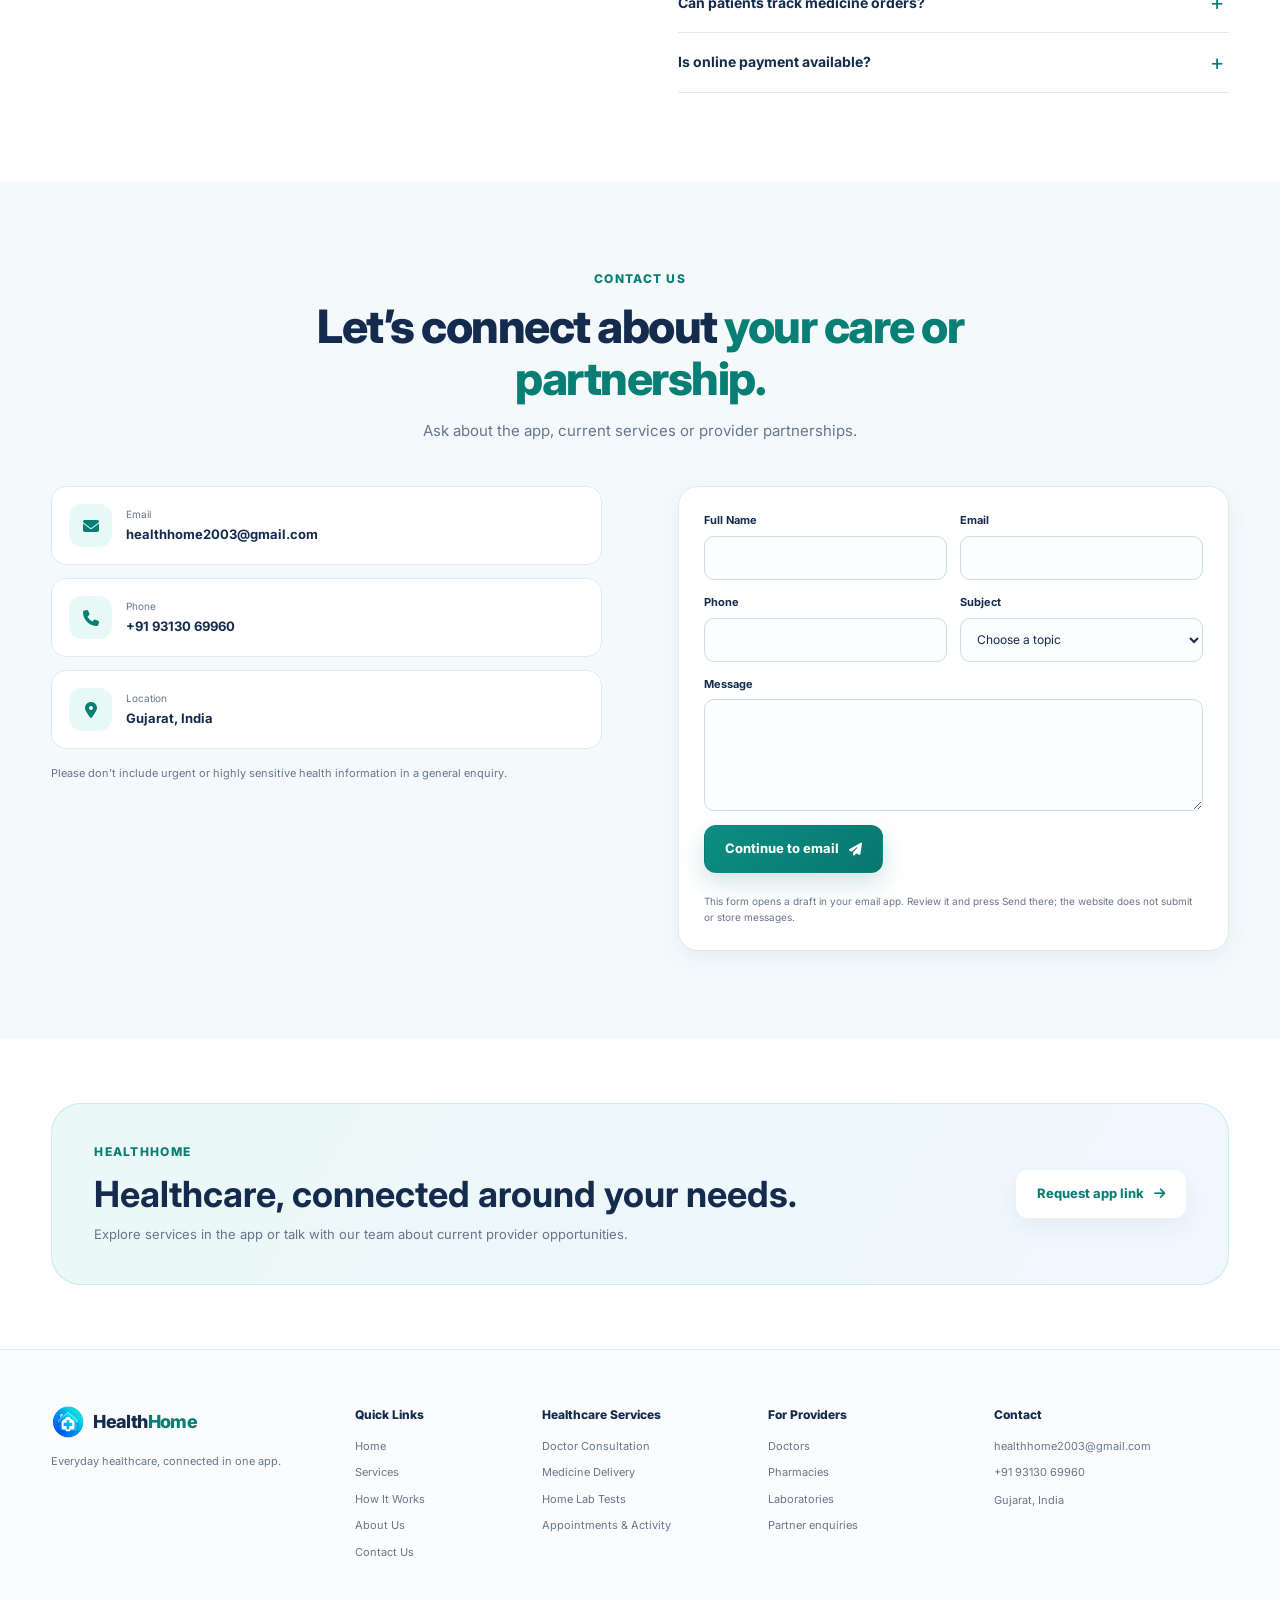
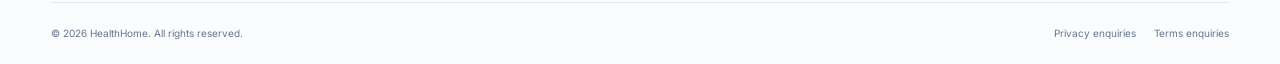
==== commit d9bff20d: "Add provider dashboard previews" ====
--- a/index.html
+++ b/index.html
@@ -209,6 +209,13 @@
                     <a href="#contact" class="text-link">Ask about provider onboarding <i class="fa-solid fa-arrow-right" aria-hidden="true"></i></a>
                 </div>
                 <div class="sector-workflow">
+                    <figure class="dashboard-preview">
+                        <picture>
+                            <source srcset="images/doctor-dashboard.webp" type="image/webp">
+                            <img src="images/doctor-dashboard.png" alt="Doctor dashboard preview showing completed cases, online status, reschedule requests and pending appointments" width="720" height="710" loading="lazy" decoding="async">
+                        </picture>
+                        <figcaption><strong>Doctor dashboard</strong><span>Appointments and reschedule requests</span></figcaption>
+                    </figure>
                     <h3>How a provider conversation can work</h3>
                     <ol class="compact-steps">
                         <li><span>01</span><div><strong>Send an enquiry</strong><p>Tell us your specialty and the service you want to discuss.</p></div></li>
@@ -230,6 +237,13 @@
                     <a href="#contact" class="text-link">Ask about pharmacy partnerships <i class="fa-solid fa-arrow-right" aria-hidden="true"></i></a>
                 </div>
                 <div class="sector-workflow">
+                    <figure class="dashboard-preview">
+                        <picture>
+                            <source srcset="images/pharmacy-dashboard.webp" type="image/webp">
+                            <img src="images/pharmacy-dashboard.png" alt="Pharmacy dashboard preview showing return requests, Add Medicine and My Medicines controls" width="720" height="270" loading="lazy" decoding="async">
+                        </picture>
+                        <figcaption><strong>Pharmacy dashboard</strong><span>Return requests and medicine management</span></figcaption>
+                    </figure>
                     <h3>How a pharmacy conversation can work</h3>
                     <ol class="compact-steps">
                         <li><span>01</span><div><strong>Tell us about your pharmacy</strong><p>Share your location and the service you want to explore.</p></div></li>
@@ -251,6 +265,13 @@
                     <a href="#contact" class="text-link">Ask about laboratory partnerships <i class="fa-solid fa-arrow-right" aria-hidden="true"></i></a>
                 </div>
                 <div class="sector-workflow">
+                    <figure class="dashboard-preview">
+                        <picture>
+                            <source srcset="images/lab-dashboard.webp" type="image/webp">
+                            <img src="images/lab-dashboard.png" alt="Laboratory dashboard preview showing test management, reschedule requests and new lab bookings" width="720" height="560" loading="lazy" decoding="async">
+                        </picture>
+                        <figcaption><strong>Laboratory dashboard</strong><span>Test management and booking requests</span></figcaption>
+                    </figure>
                     <h3>How a laboratory conversation can work</h3>
                     <ol class="compact-steps">
                         <li><span>01</span><div><strong>Introduce your laboratory</strong><p>Share your location and the diagnostic services you want to discuss.</p></div></li>
--- a/style.css
+++ b/style.css
@@ -855,6 +855,44 @@
     border-radius: var(--radius-large);
     background: var(--white);
     box-shadow: var(--shadow-small);
+}
+
+.dashboard-preview {
+    overflow: hidden;
+    margin: 0 0 22px;
+    border: 1px solid var(--border);
+    border-radius: 16px;
+    background: #F3F7FA;
+}
+
+.dashboard-preview picture {
+    display: grid;
+    height: 260px;
+    place-items: center;
+}
+
+.dashboard-preview img {
+    width: 100%;
+    height: 100%;
+    object-fit: contain;
+}
+
+.dashboard-preview figcaption {
+    display: grid;
+    gap: 2px;
+    padding: 10px 13px;
+    border-top: 1px solid var(--border);
+    background: var(--white);
+}
+
+.dashboard-preview figcaption strong {
+    color: var(--dark);
+    font-size: 12px;
+}
+
+.dashboard-preview figcaption span {
+    color: var(--text-light);
+    font-size: 11px;
 }
 
 .sector-workflow h3 {
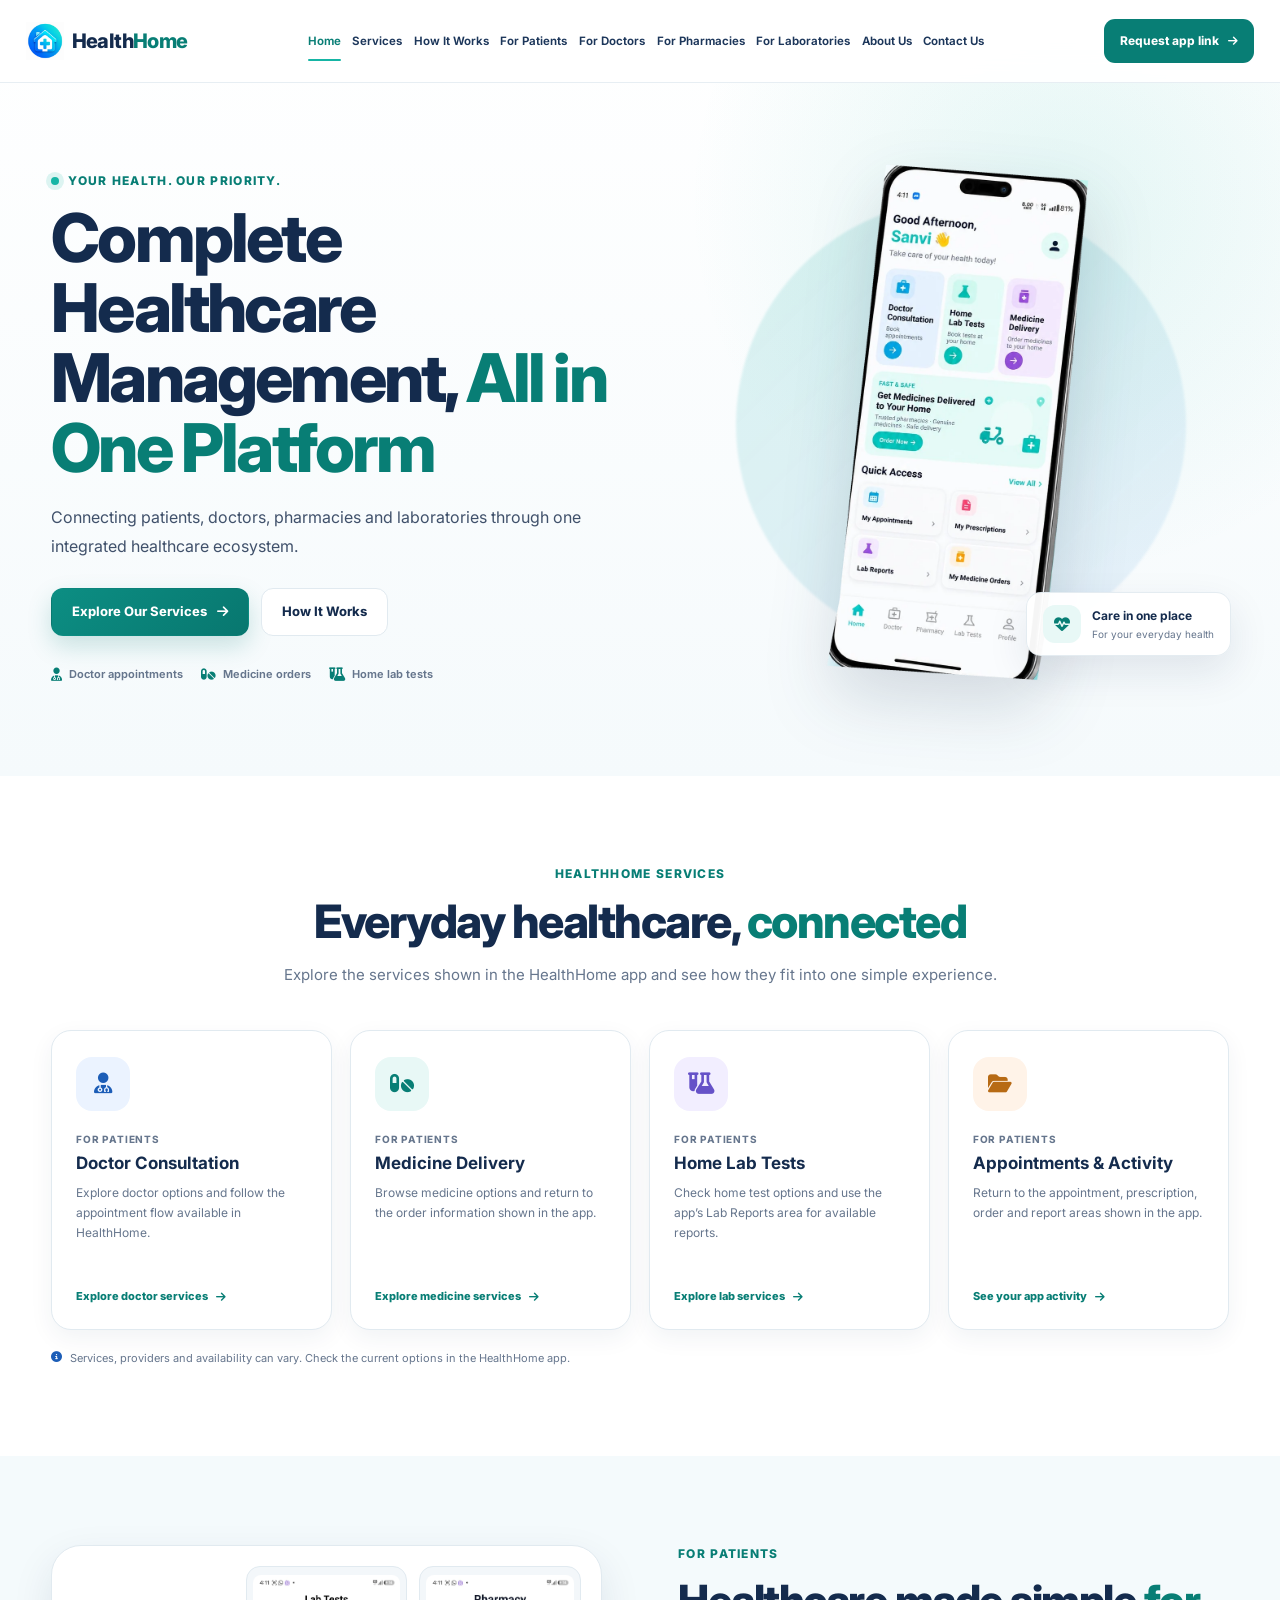
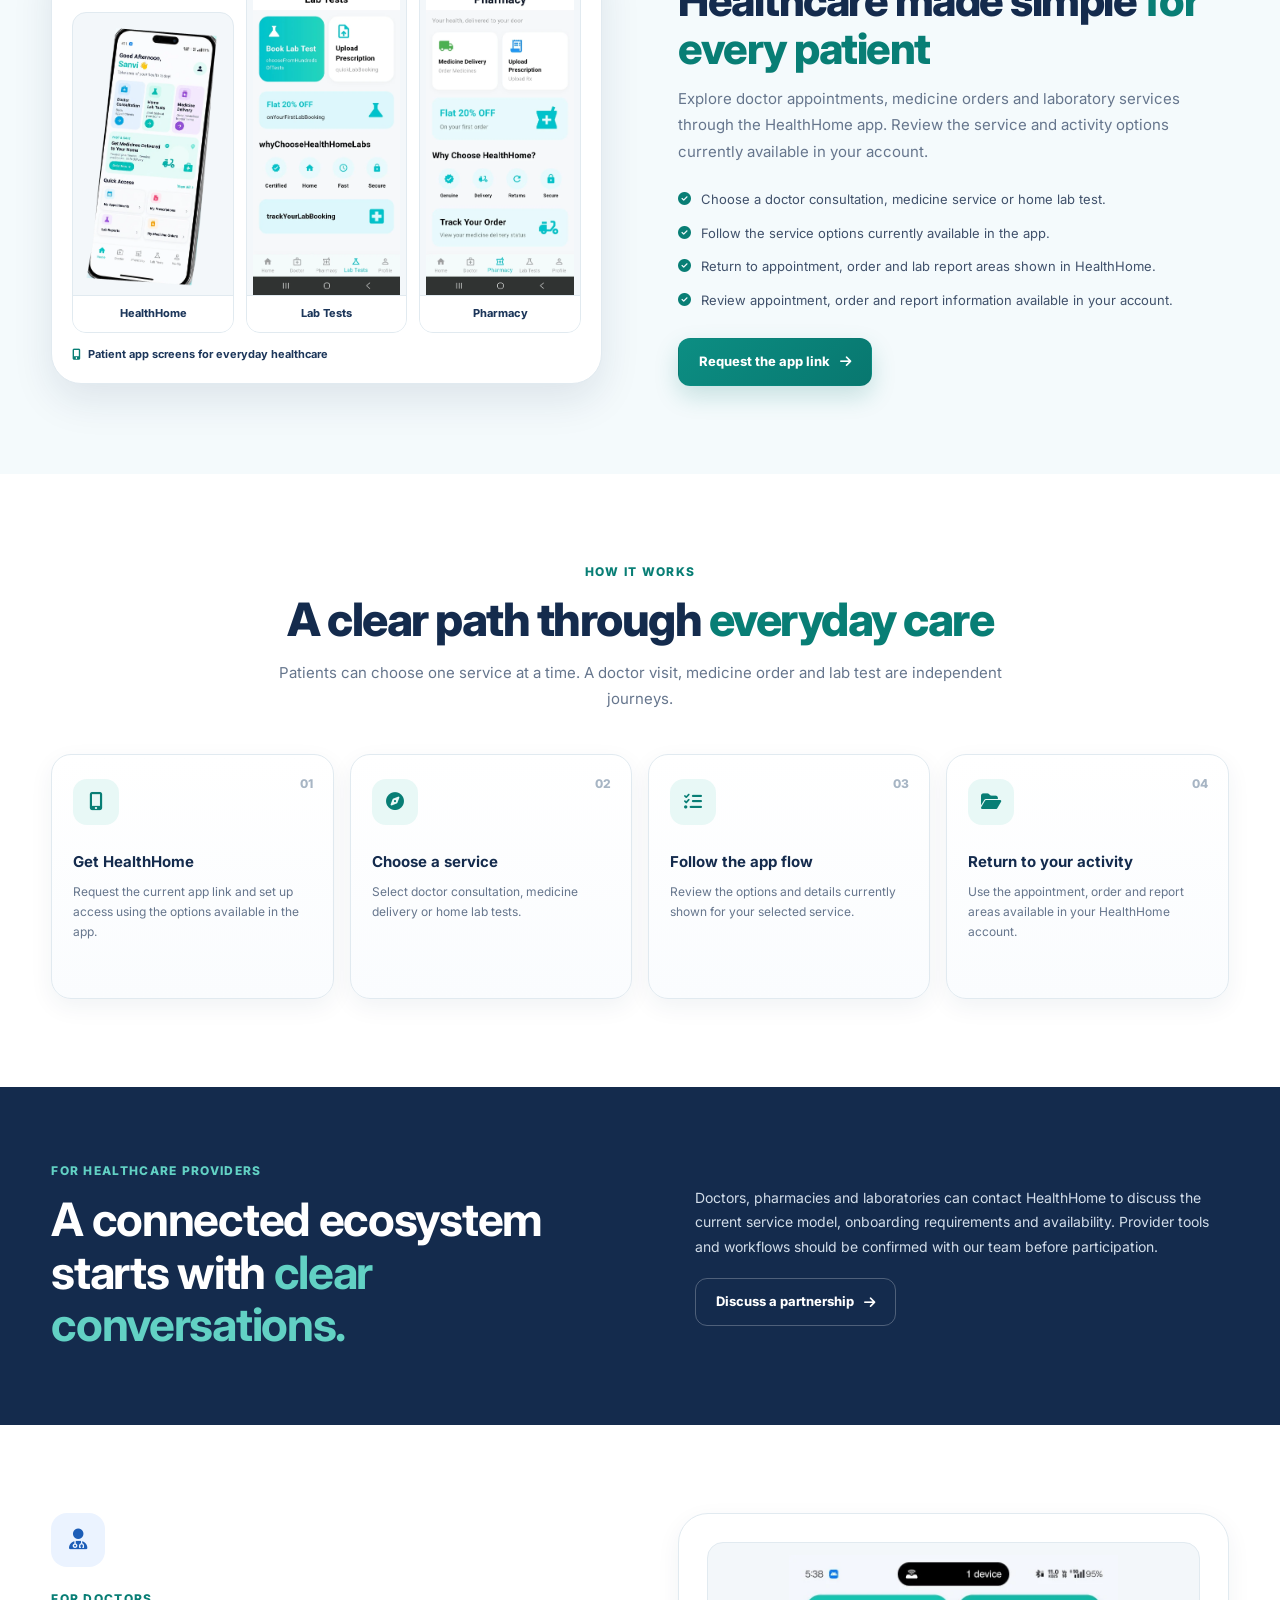
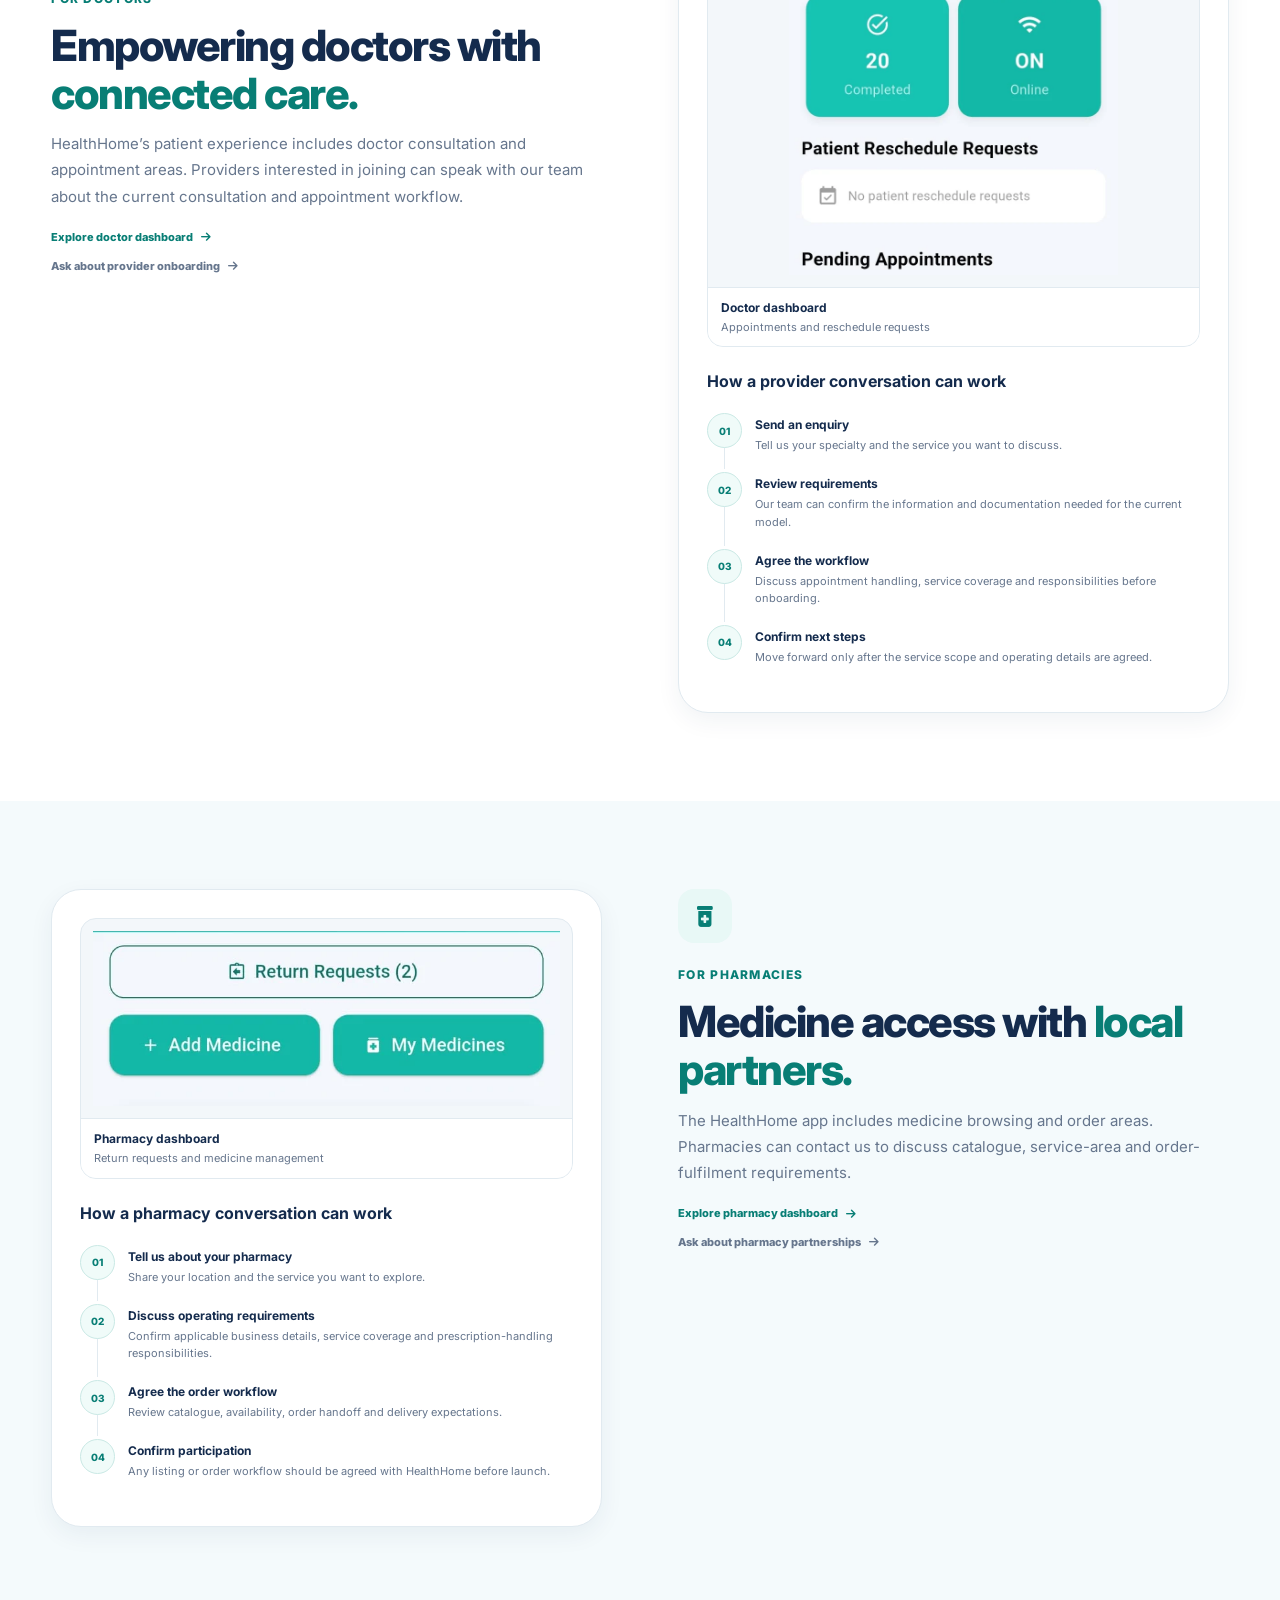
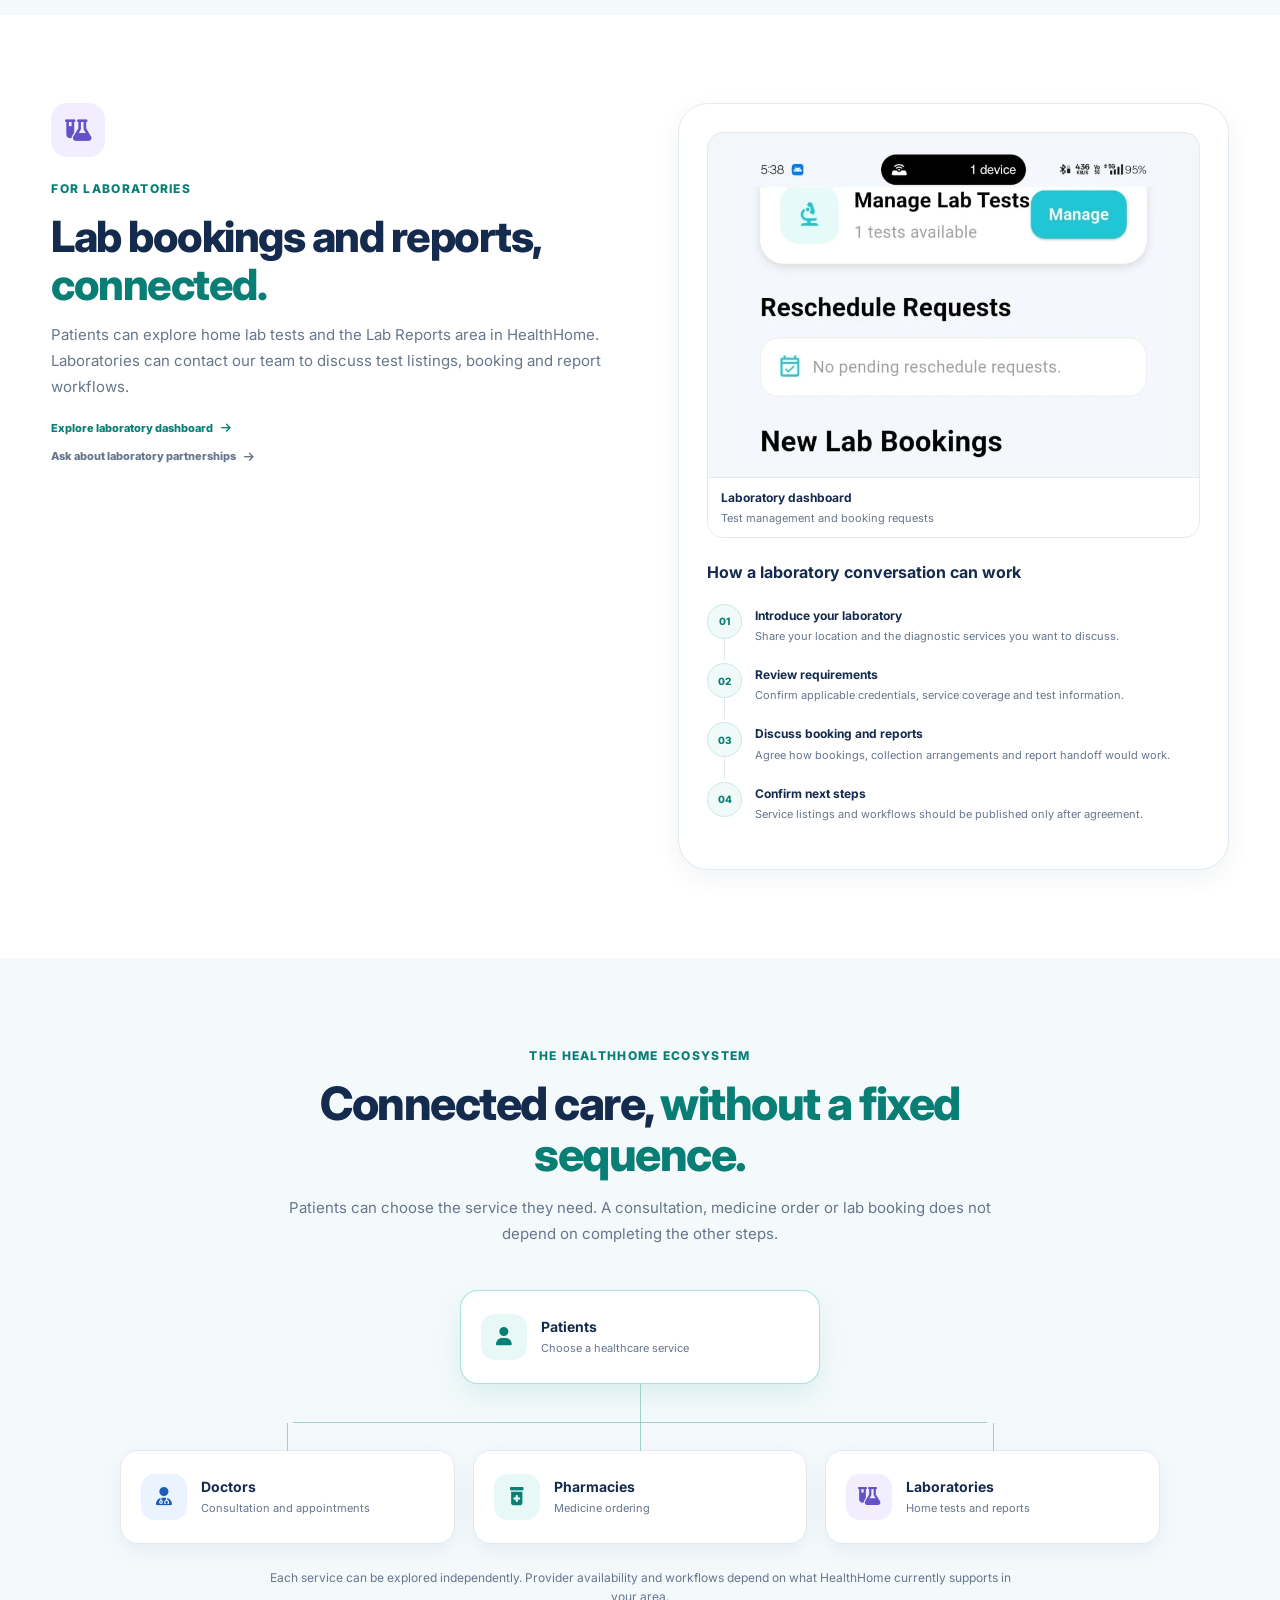
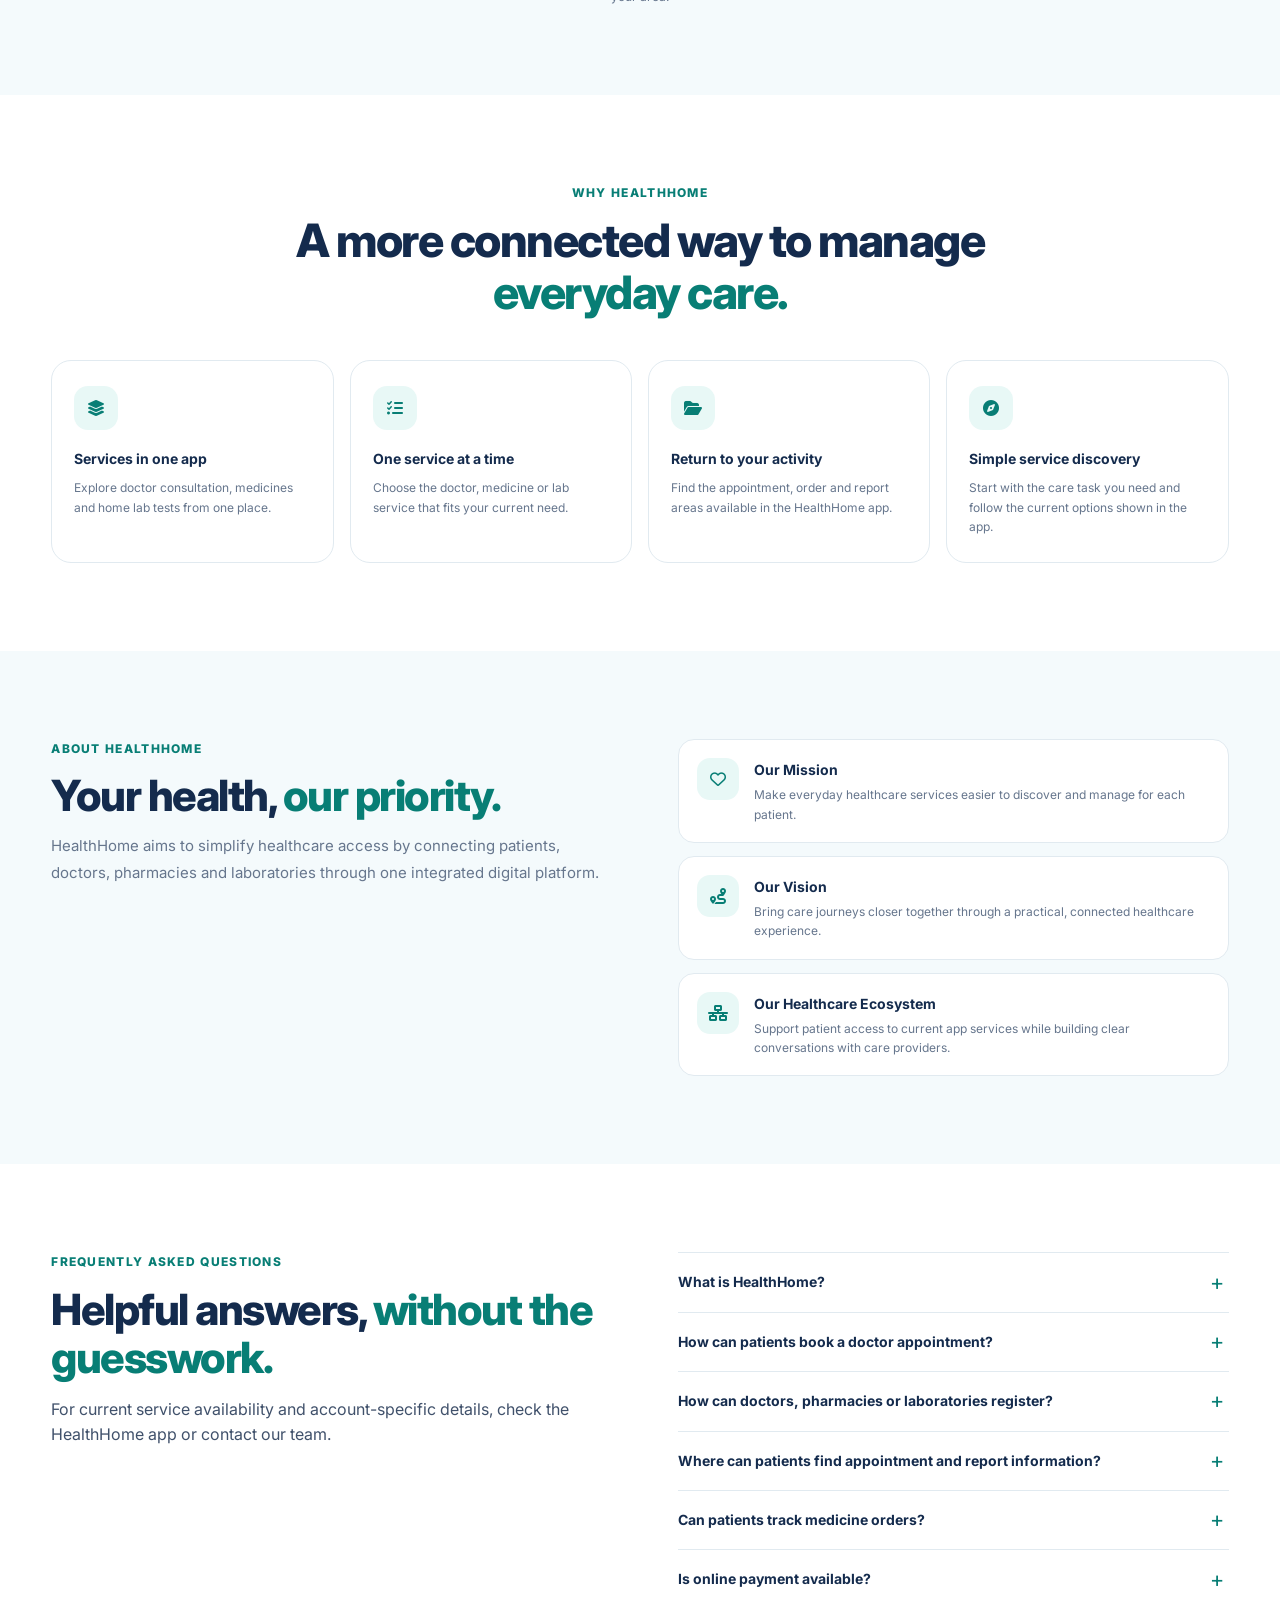
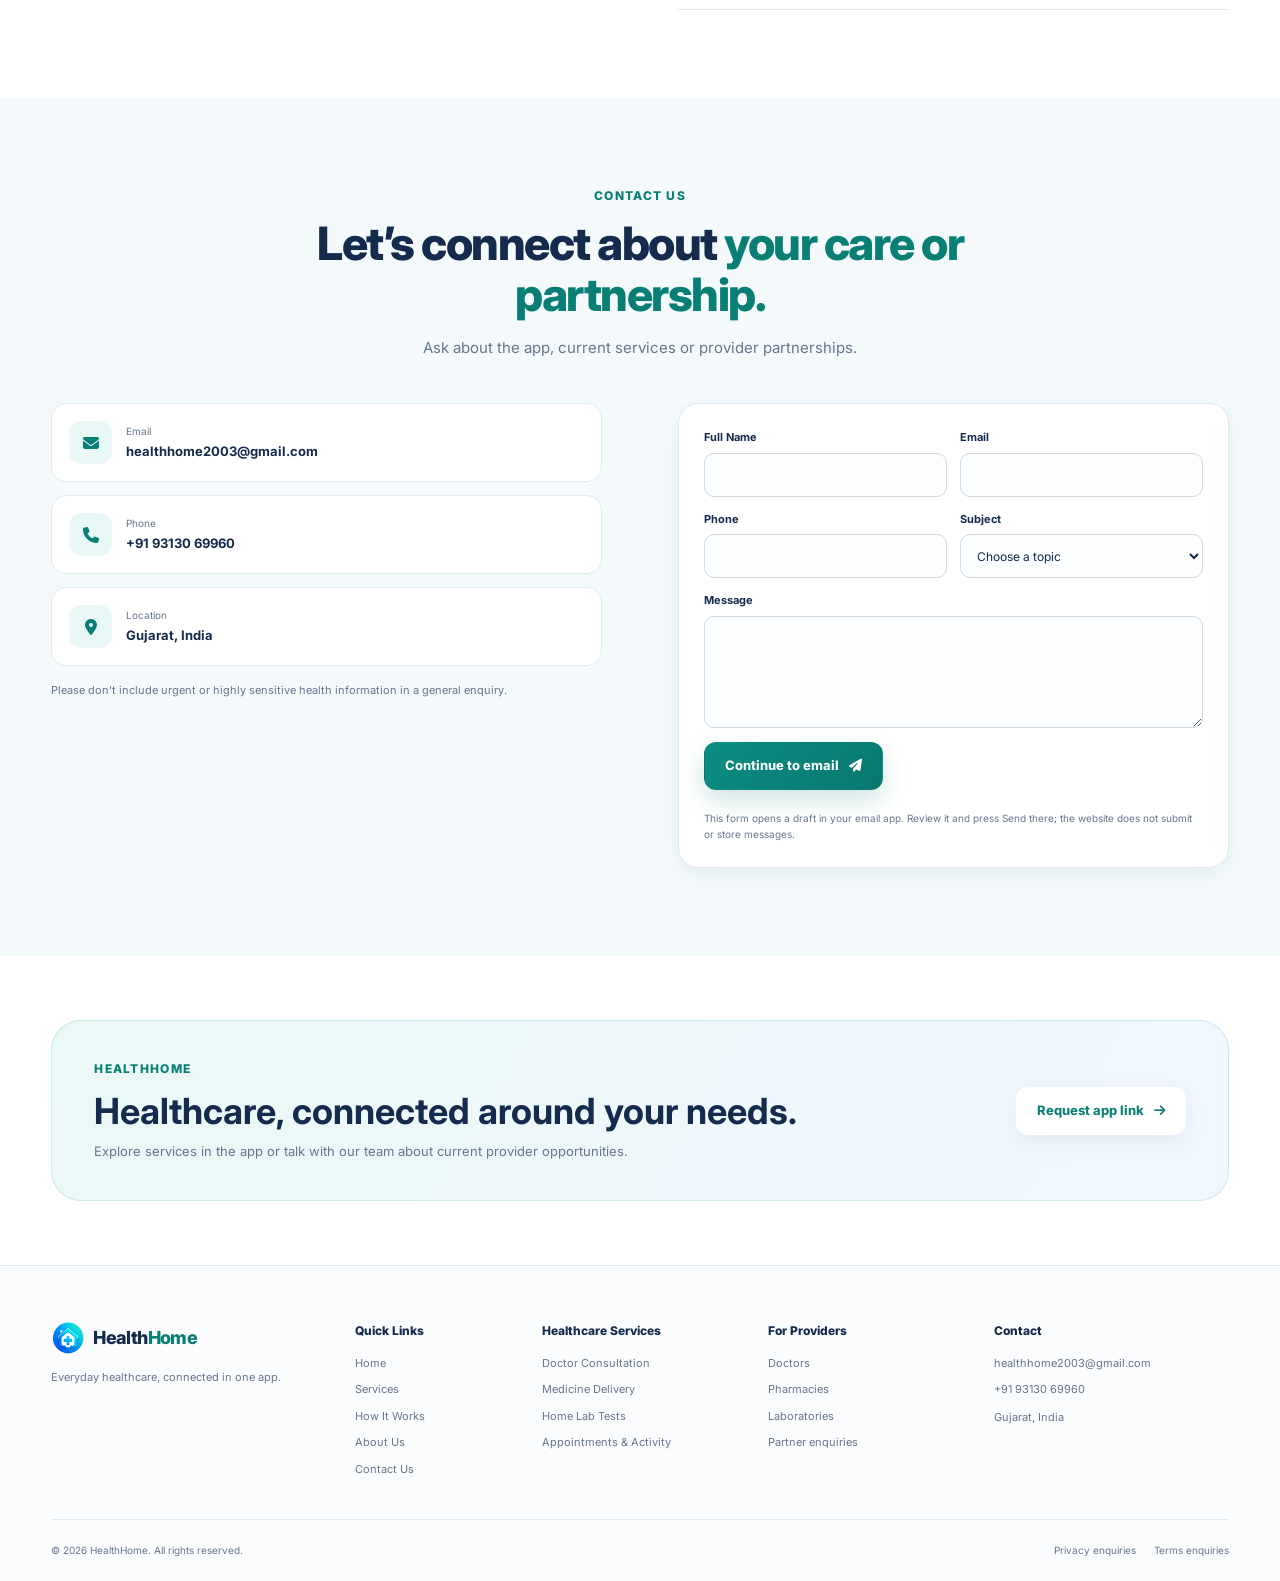
==== commit e332ab66: "Update patient and provider image previews" ====
--- a/index.html
+++ b/index.html
@@ -118,21 +118,21 @@
                         <p class="card-overline">For patients</p>
                         <h3>Doctor Consultation</h3>
                         <p>Explore doctor options and follow the appointment flow available in HealthHome.</p>
-                        <a href="doctors.html" class="text-link">Explore doctor services <i class="fa-solid fa-arrow-right" aria-hidden="true"></i></a>
+                        <a href="doctors.html#patient-experience" class="text-link">Explore doctor services <i class="fa-solid fa-arrow-right" aria-hidden="true"></i></a>
                     </article>
                     <article class="service-card service-card-teal">
                         <div class="service-icon"><i class="fa-solid fa-pills" aria-hidden="true"></i></div>
                         <p class="card-overline">For patients</p>
                         <h3>Medicine Delivery</h3>
                         <p>Browse medicine options and return to the order information shown in the app.</p>
-                        <a href="medicine-delivery.html" class="text-link">Explore medicine services <i class="fa-solid fa-arrow-right" aria-hidden="true"></i></a>
+                        <a href="medicine-delivery.html#patient-experience" class="text-link">Explore medicine services <i class="fa-solid fa-arrow-right" aria-hidden="true"></i></a>
                     </article>
                     <article class="service-card service-card-purple">
                         <div class="service-icon"><i class="fa-solid fa-flask-vial" aria-hidden="true"></i></div>
                         <p class="card-overline">For patients</p>
                         <h3>Home Lab Tests</h3>
                         <p>Check home test options and use the app’s Lab Reports area for available reports.</p>
-                        <a href="home-lab-tests.html" class="text-link">Explore lab services <i class="fa-solid fa-arrow-right" aria-hidden="true"></i></a>
+                        <a href="home-lab-tests.html#patient-experience" class="text-link">Explore lab services <i class="fa-solid fa-arrow-right" aria-hidden="true"></i></a>
                     </article>
                     <article class="service-card service-card-orange">
                         <div class="service-icon"><i class="fa-solid fa-folder-open" aria-hidden="true"></i></div>
@@ -149,11 +149,30 @@
         <section class="section patient-section" id="patients" aria-labelledby="patients-title">
             <div class="container audience-layout">
                 <div class="audience-visual">
-                    <picture>
-                        <source srcset="images/healthhome-app-screen.webp" type="image/webp">
-                        <img src="images/healthhome-app-screen.png" alt="HealthHome app screen with doctor, medicine and lab services plus appointment and report shortcuts" width="730" height="1355" loading="lazy" decoding="async">
-                    </picture>
-                    <div class="audience-visual-caption"><i class="fa-solid fa-mobile-screen-button" aria-hidden="true"></i><span>One app for everyday healthcare</span></div>
+                    <div class="patient-app-gallery" aria-label="Patient app screen previews">
+                        <figure class="patient-app-preview">
+                            <picture>
+                                <source srcset="images/healthhome-app-screen.webp" type="image/webp">
+                                <img src="images/healthhome-app-screen.png" alt="Patient HealthHome home screen with doctor consultation, lab tests and medicine delivery" width="730" height="1355" loading="lazy" decoding="async">
+                            </picture>
+                            <figcaption>HealthHome</figcaption>
+                        </figure>
+                        <figure class="patient-app-preview">
+                            <picture>
+                                <source srcset="images/lab-app-screen.webp" type="image/webp">
+                                <img src="images/lab-app-screen.png" alt="Patient Lab Tests screen with test booking and prescription upload options" width="738" height="1600" loading="lazy" decoding="async">
+                            </picture>
+                            <figcaption>Lab Tests</figcaption>
+                        </figure>
+                        <figure class="patient-app-preview">
+                            <picture>
+                                <source srcset="images/pharmacy-app-screen.webp" type="image/webp">
+                                <img src="images/pharmacy-app-screen.png" alt="Patient Pharmacy screen with medicine delivery, prescription upload and order tracking" width="738" height="1600" loading="lazy" decoding="async">
+                            </picture>
+                            <figcaption>Pharmacy</figcaption>
+                        </figure>
+                    </div>
+                    <div class="audience-visual-caption"><i class="fa-solid fa-mobile-screen-button" aria-hidden="true"></i><span>Patient app screens for everyday healthcare</span></div>
                 </div>
                 <div class="audience-copy">
                     <p class="section-kicker">For Patients</p>
@@ -206,13 +225,14 @@
                     <p class="section-kicker">For Doctors</p>
                     <h2 id="doctors-title">Empowering doctors with <span>connected care.</span></h2>
                     <p class="section-lead">HealthHome’s patient experience includes doctor consultation and appointment areas. Providers interested in joining can speak with our team about the current consultation and appointment workflow.</p>
-                    <a href="#contact" class="text-link">Ask about provider onboarding <i class="fa-solid fa-arrow-right" aria-hidden="true"></i></a>
+                    <a href="doctors.html" class="text-link">Explore doctor dashboard <i class="fa-solid fa-arrow-right" aria-hidden="true"></i></a>
+                    <a href="#contact" class="text-link provider-secondary-link">Ask about provider onboarding <i class="fa-solid fa-arrow-right" aria-hidden="true"></i></a>
                 </div>
                 <div class="sector-workflow">
                     <figure class="dashboard-preview">
                         <picture>
                             <source srcset="images/doctor-dashboard.webp" type="image/webp">
-                            <img src="images/doctor-dashboard.png" alt="Doctor dashboard preview showing completed cases, online status, reschedule requests and pending appointments" width="720" height="710" loading="lazy" decoding="async">
+                            <img src="images/doctor-dashboard.png" alt="Doctor dashboard preview showing completed cases, online status, reschedule requests and pending appointments" width="720" height="700" loading="lazy" decoding="async">
                         </picture>
                         <figcaption><strong>Doctor dashboard</strong><span>Appointments and reschedule requests</span></figcaption>
                     </figure>
@@ -234,7 +254,8 @@
                     <p class="section-kicker">For Pharmacies</p>
                     <h2 id="pharmacies-title">Medicine access with <span>local partners.</span></h2>
                     <p class="section-lead">The HealthHome app includes medicine browsing and order areas. Pharmacies can contact us to discuss catalogue, service-area and order-fulfilment requirements.</p>
-                    <a href="#contact" class="text-link">Ask about pharmacy partnerships <i class="fa-solid fa-arrow-right" aria-hidden="true"></i></a>
+                    <a href="medicine-delivery.html" class="text-link">Explore pharmacy dashboard <i class="fa-solid fa-arrow-right" aria-hidden="true"></i></a>
+                    <a href="#contact" class="text-link provider-secondary-link">Ask about pharmacy partnerships <i class="fa-solid fa-arrow-right" aria-hidden="true"></i></a>
                 </div>
                 <div class="sector-workflow">
                     <figure class="dashboard-preview">
@@ -262,13 +283,14 @@
                     <p class="section-kicker">For Laboratories</p>
                     <h2 id="laboratories-title">Lab bookings and reports, <span>connected.</span></h2>
                     <p class="section-lead">Patients can explore home lab tests and the Lab Reports area in HealthHome. Laboratories can contact our team to discuss test listings, booking and report workflows.</p>
-                    <a href="#contact" class="text-link">Ask about laboratory partnerships <i class="fa-solid fa-arrow-right" aria-hidden="true"></i></a>
+                    <a href="home-lab-tests.html" class="text-link">Explore laboratory dashboard <i class="fa-solid fa-arrow-right" aria-hidden="true"></i></a>
+                    <a href="#contact" class="text-link provider-secondary-link">Ask about laboratory partnerships <i class="fa-solid fa-arrow-right" aria-hidden="true"></i></a>
                 </div>
                 <div class="sector-workflow">
                     <figure class="dashboard-preview">
                         <picture>
                             <source srcset="images/lab-dashboard.webp" type="image/webp">
-                            <img src="images/lab-dashboard.png" alt="Laboratory dashboard preview showing test management, reschedule requests and new lab bookings" width="720" height="560" loading="lazy" decoding="async">
+                            <img src="images/lab-dashboard.png" alt="Laboratory dashboard preview showing test management, reschedule requests and new lab bookings" width="720" height="540" loading="lazy" decoding="async">
                         </picture>
                         <figcaption><strong>Laboratory dashboard</strong><span>Test management and booking requests</span></figcaption>
                     </figure>
--- a/style.css
+++ b/style.css
@@ -673,6 +673,47 @@
     object-fit: contain;
 }
 
+.patient-app-gallery {
+    display: grid;
+    grid-template-columns: repeat(3, minmax(0, 1fr));
+    align-items: end;
+    gap: 12px;
+}
+
+.patient-app-preview {
+    overflow: hidden;
+    min-width: 0;
+    margin: 0;
+    border: 1px solid var(--border);
+    border-radius: 14px;
+    background: #F3F7FA;
+}
+
+.patient-app-preview picture {
+    min-height: 0;
+    padding: 8px 6px 0;
+}
+
+.audience-visual .patient-app-preview img {
+    display: block;
+    width: auto;
+    height: auto;
+    max-width: 100%;
+    max-height: 380px;
+    border-radius: 8px 8px 0 0;
+    object-fit: contain;
+}
+
+.patient-app-preview figcaption {
+    padding: 9px 6px;
+    border-top: 1px solid var(--border);
+    background: var(--white);
+    color: var(--dark-blue);
+    font-size: 11px;
+    font-weight: 750;
+    text-align: center;
+}
+
 .audience-visual-caption {
     display: flex;
     align-items: center;
@@ -849,6 +890,16 @@
     margin-bottom: 19px;
 }
 
+.sector-copy .text-link {
+    display: flex;
+    width: fit-content;
+    margin-top: 11px;
+}
+
+.sector-copy .provider-secondary-link {
+    color: var(--text-light);
+}
+
 .sector-workflow {
     padding: 28px;
     border: 1px solid var(--border);
@@ -866,14 +917,18 @@
 }
 
 .dashboard-preview picture {
-    display: grid;
-    height: 260px;
-    place-items: center;
+    display: flex;
+    align-items: center;
+    justify-content: center;
+    padding: 12px;
 }
 
 .dashboard-preview img {
-    width: 100%;
-    height: 100%;
+    display: block;
+    width: auto;
+    height: auto;
+    max-width: 100%;
+    max-height: 320px;
     object-fit: contain;
 }
 
@@ -1506,8 +1561,8 @@
 .service-page-lead { margin: 0 0 24px; color: var(--text); font-size: 15px; line-height: 1.8; }
 .service-hero-visual { position: relative; isolation: isolate; min-width: 0; padding: 16px; border: 1px solid var(--border); border-radius: 26px; background: rgba(255,255,255,.9); box-shadow: var(--shadow-large); }
 .service-hero-visual::before { position: absolute; z-index: -1; top: -26px; right: -24px; width: 150px; aspect-ratio: 1; border-radius: 50%; background: rgba(22,181,165,.15); content: ""; }
-.service-hero-visual picture { display: block; }
-.service-hero-image { width: auto; height: min(62vh, 480px); max-width: 100%; max-height: 480px; margin-inline: auto; border-radius: 18px; object-fit: contain; }
+.service-hero-visual picture { display: flex; align-items: center; justify-content: center; }
+.service-hero-image { display: block; width: auto; height: auto; max-width: 100%; max-height: min(72vh, 650px); margin-inline: auto; border-radius: 18px; object-fit: contain; }
 .service-image-caption { margin: 11px 3px 0; color: var(--text-light); font-size: 10px; line-height: 1.5; }
 .service-highlights { display: grid; grid-template-columns: repeat(3, minmax(0,1fr)); gap: 12px; margin-top: 28px; }
 .service-highlight { display: flex; align-items: center; gap: 8px; color: var(--dark-blue); font-size: 11px; font-weight: 650; }
@@ -1621,6 +1676,8 @@
     .service-highlights { grid-template-columns: 1fr; }
     .service-section { padding: 56px 0; }
     .service-cta .button,.service-cta .primary-btn { width: 100%; }
+    .patient-app-gallery { gap: 8px; }
+    .audience-visual .patient-app-preview img { max-height: 300px; }
 }
 
 @media (max-width: 380px) {
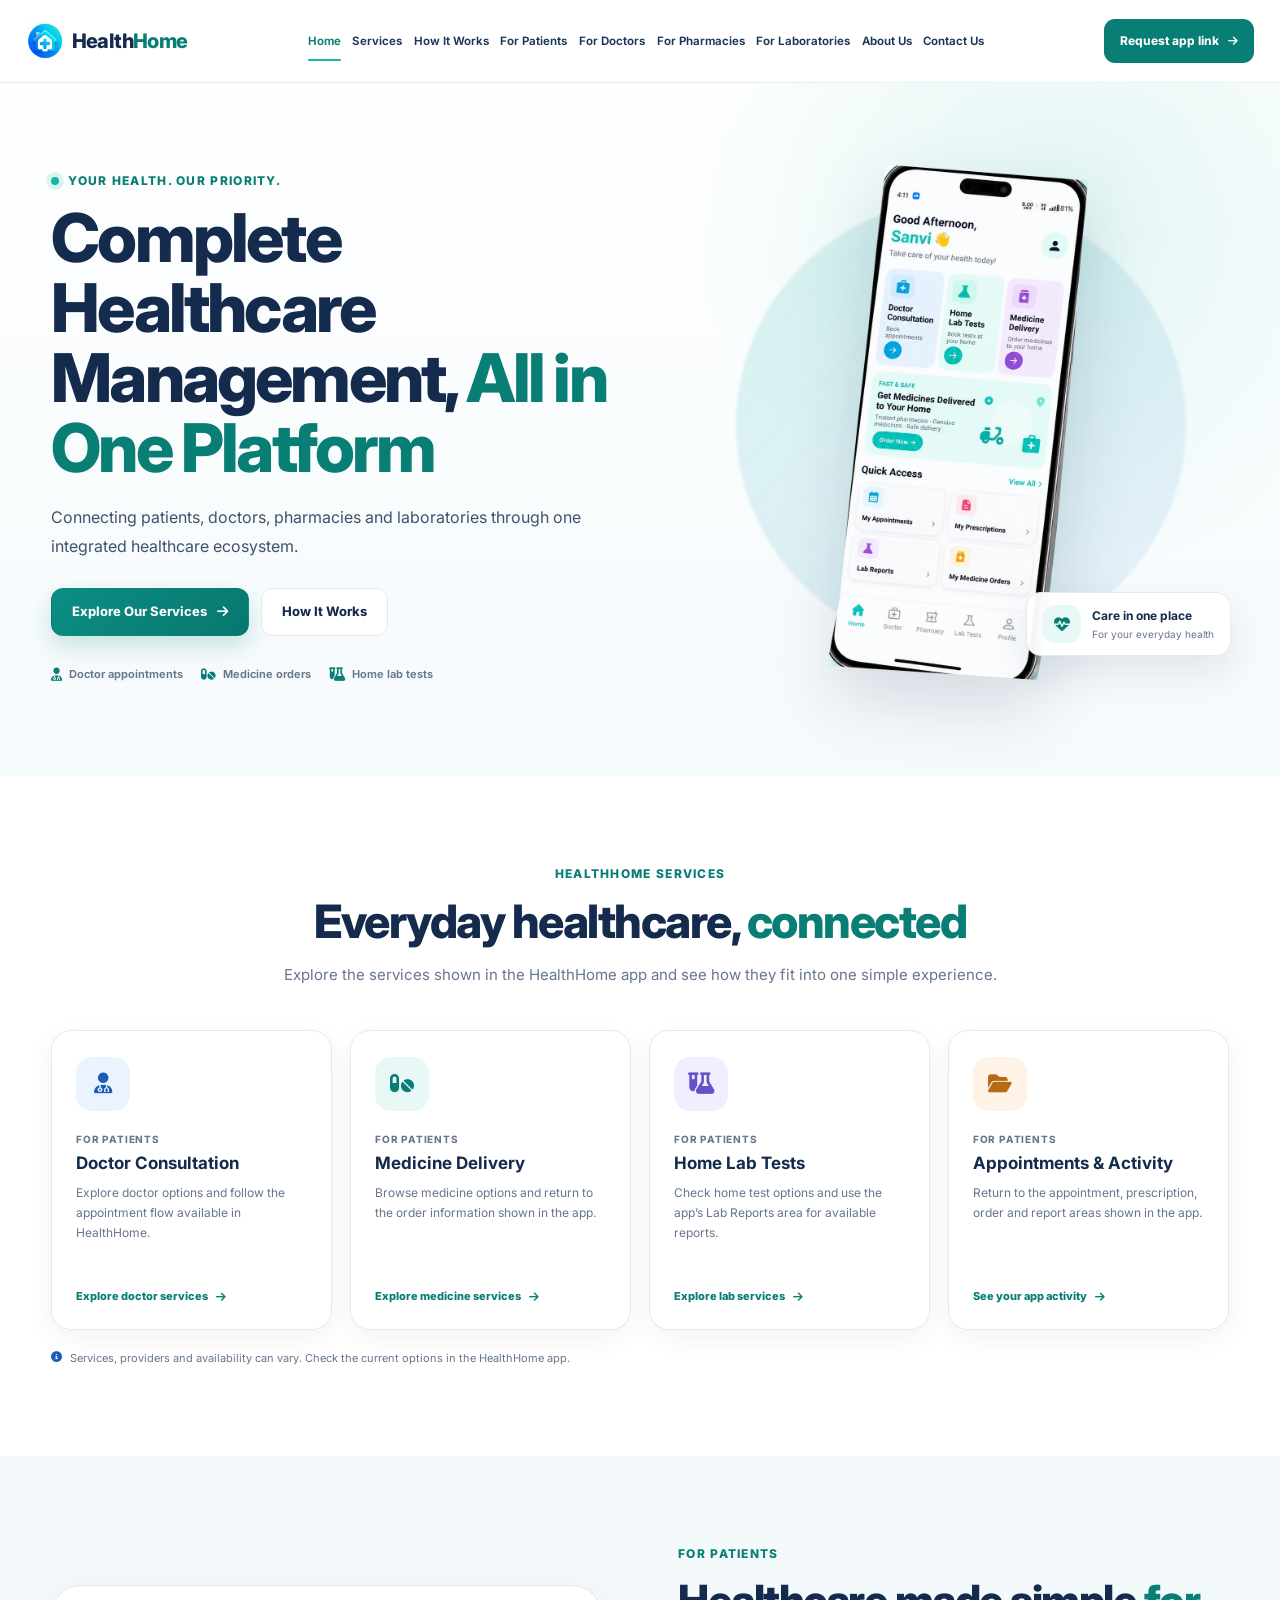
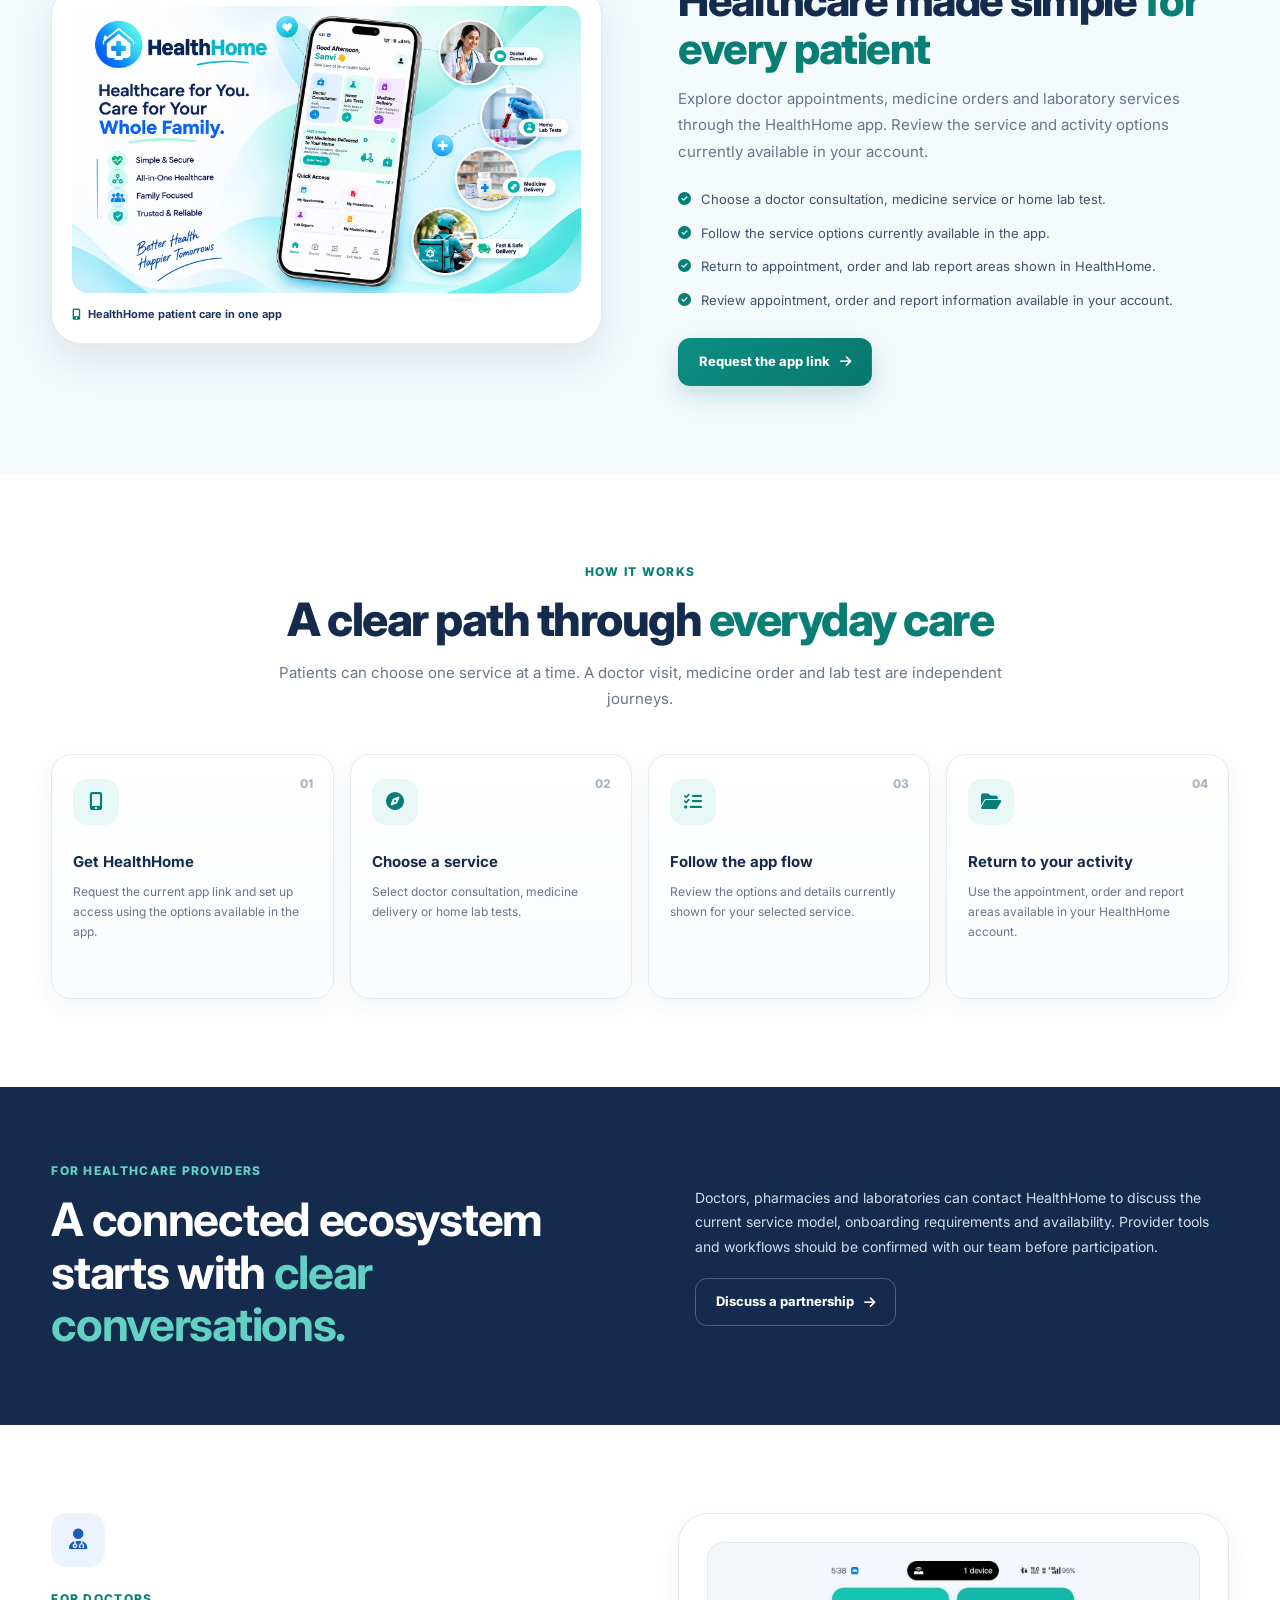
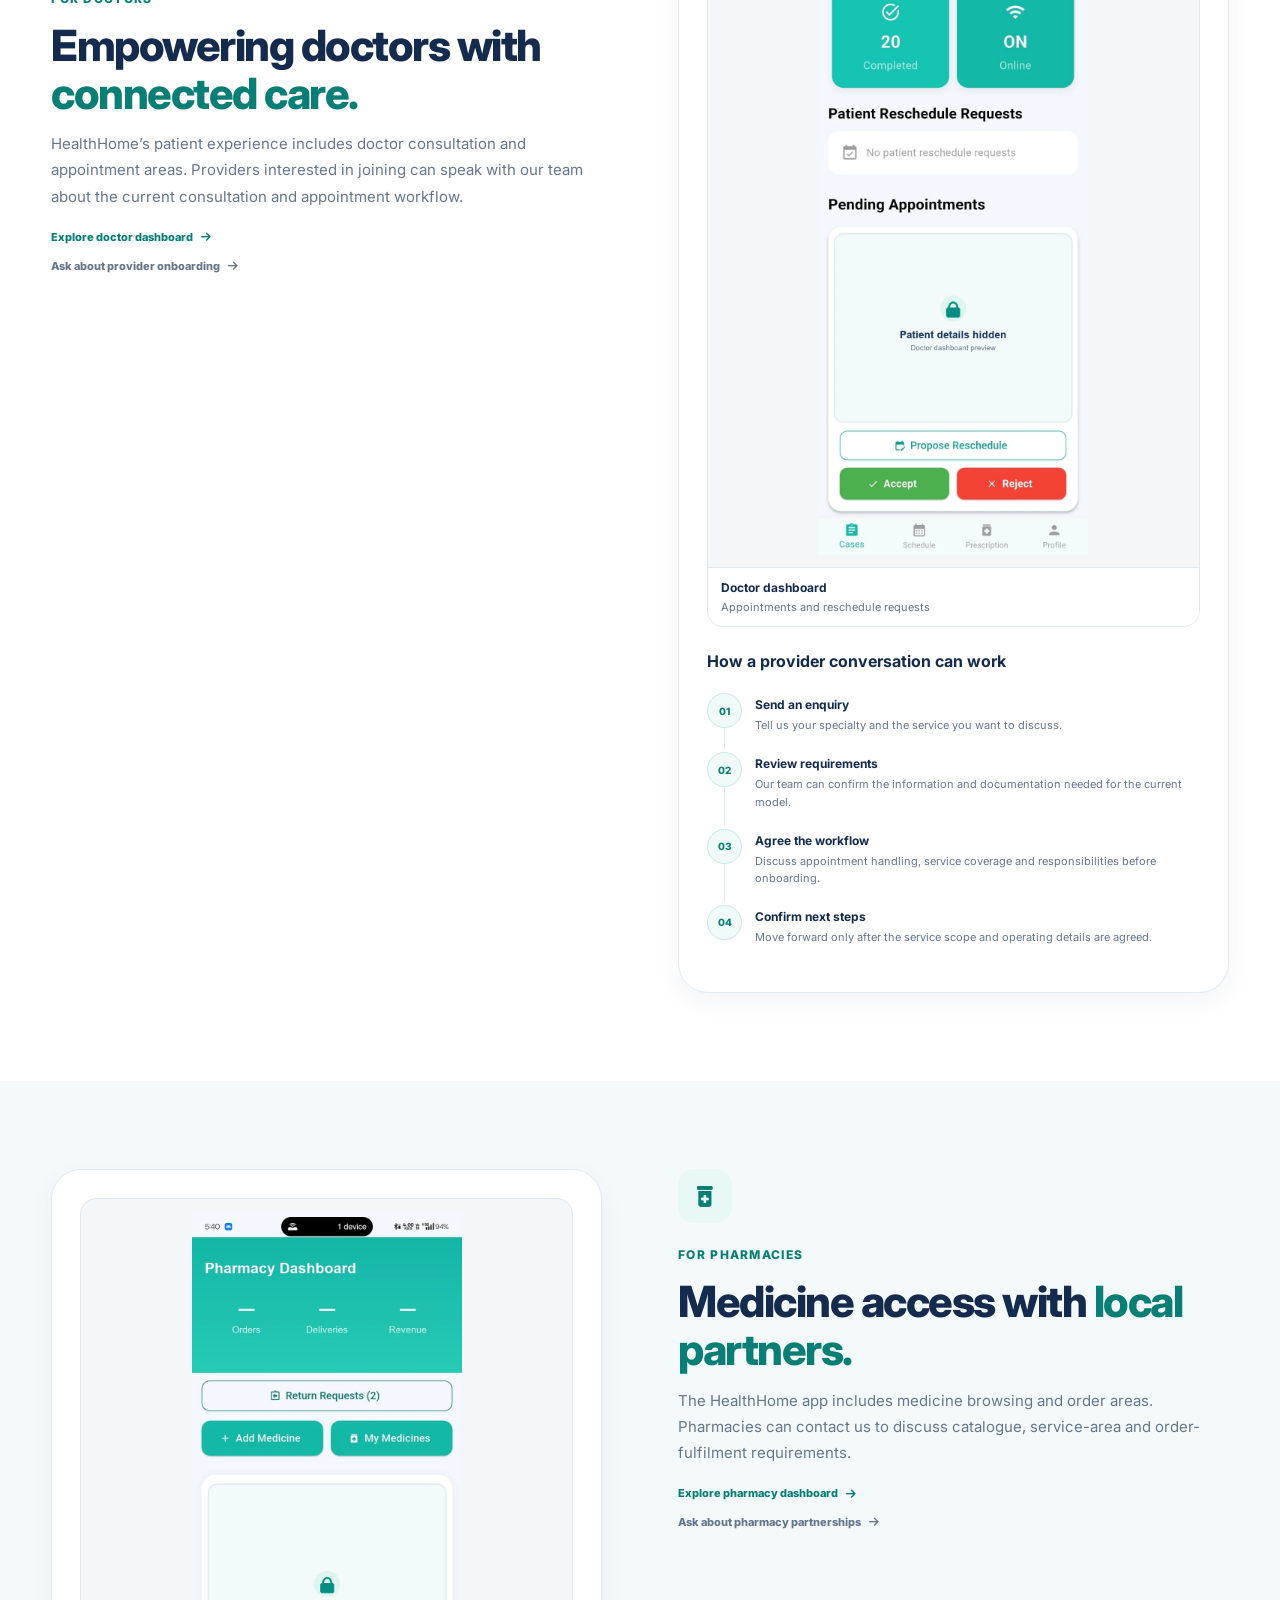
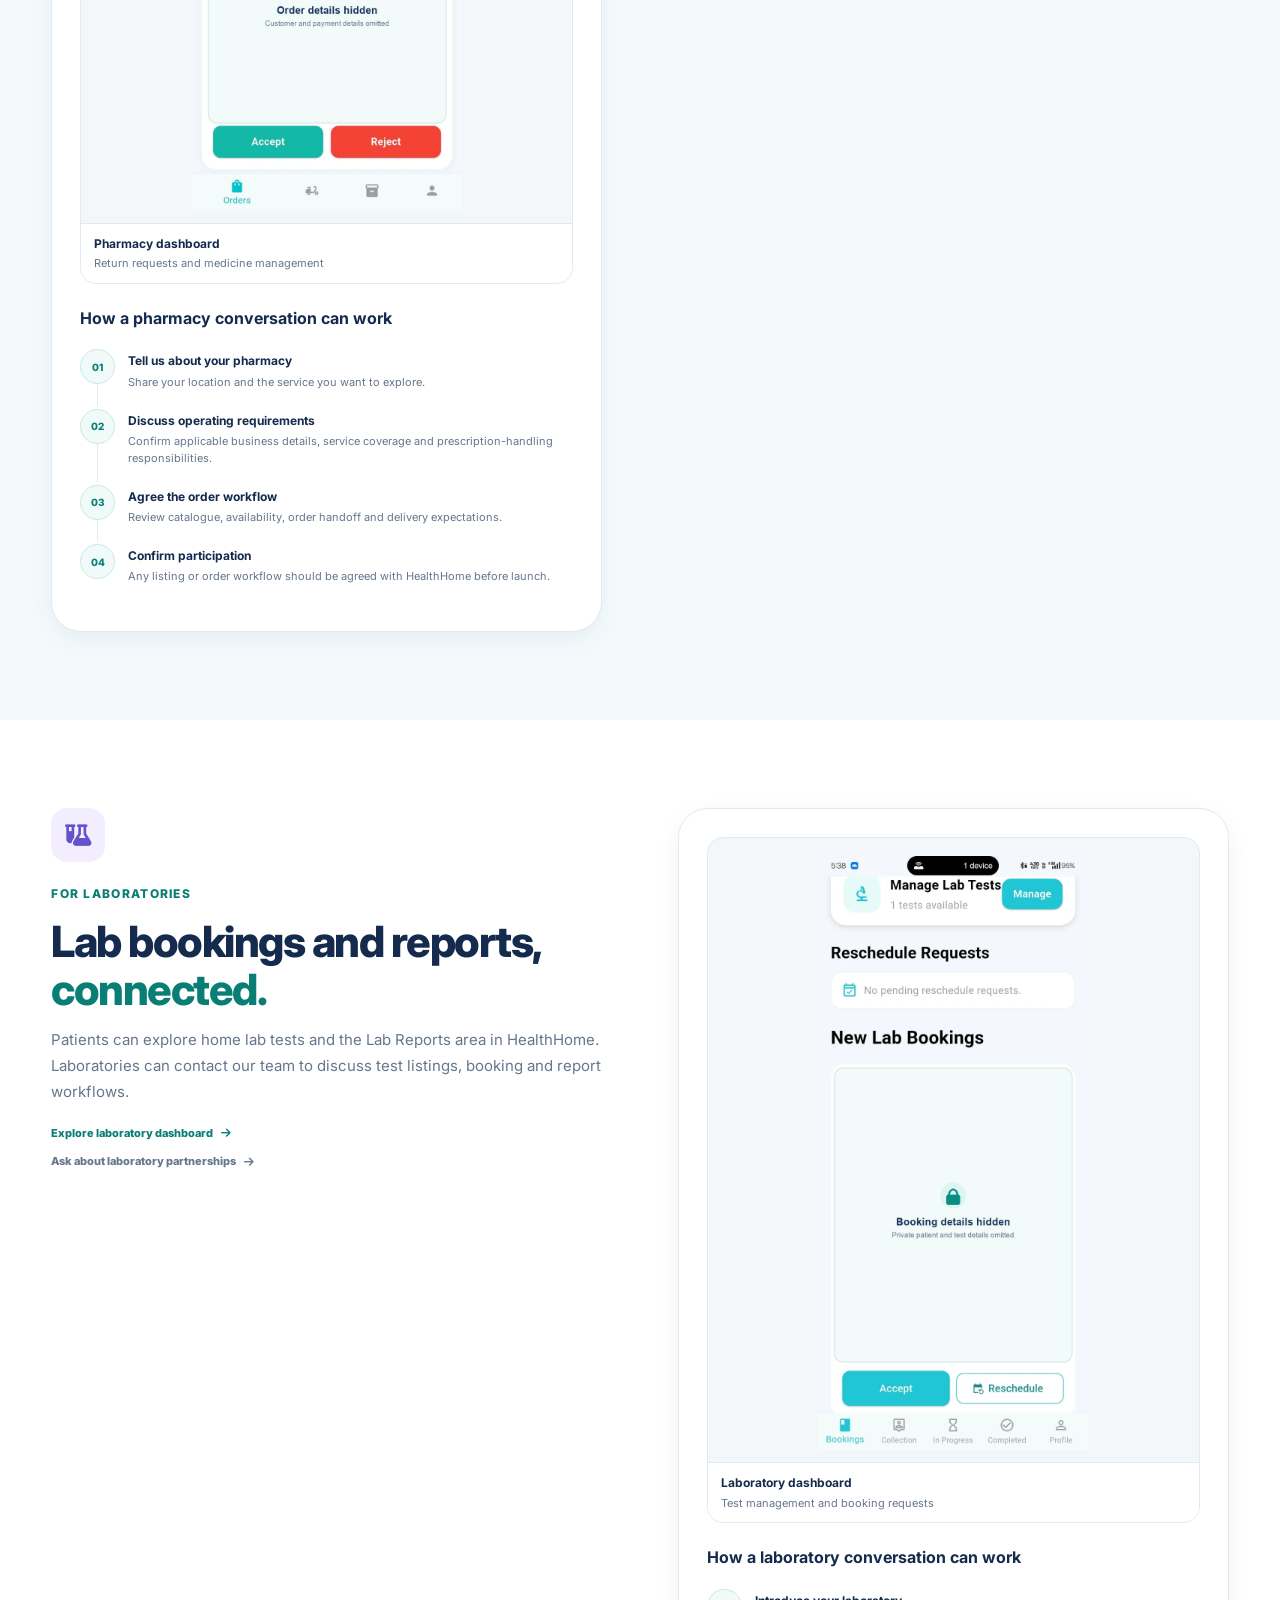
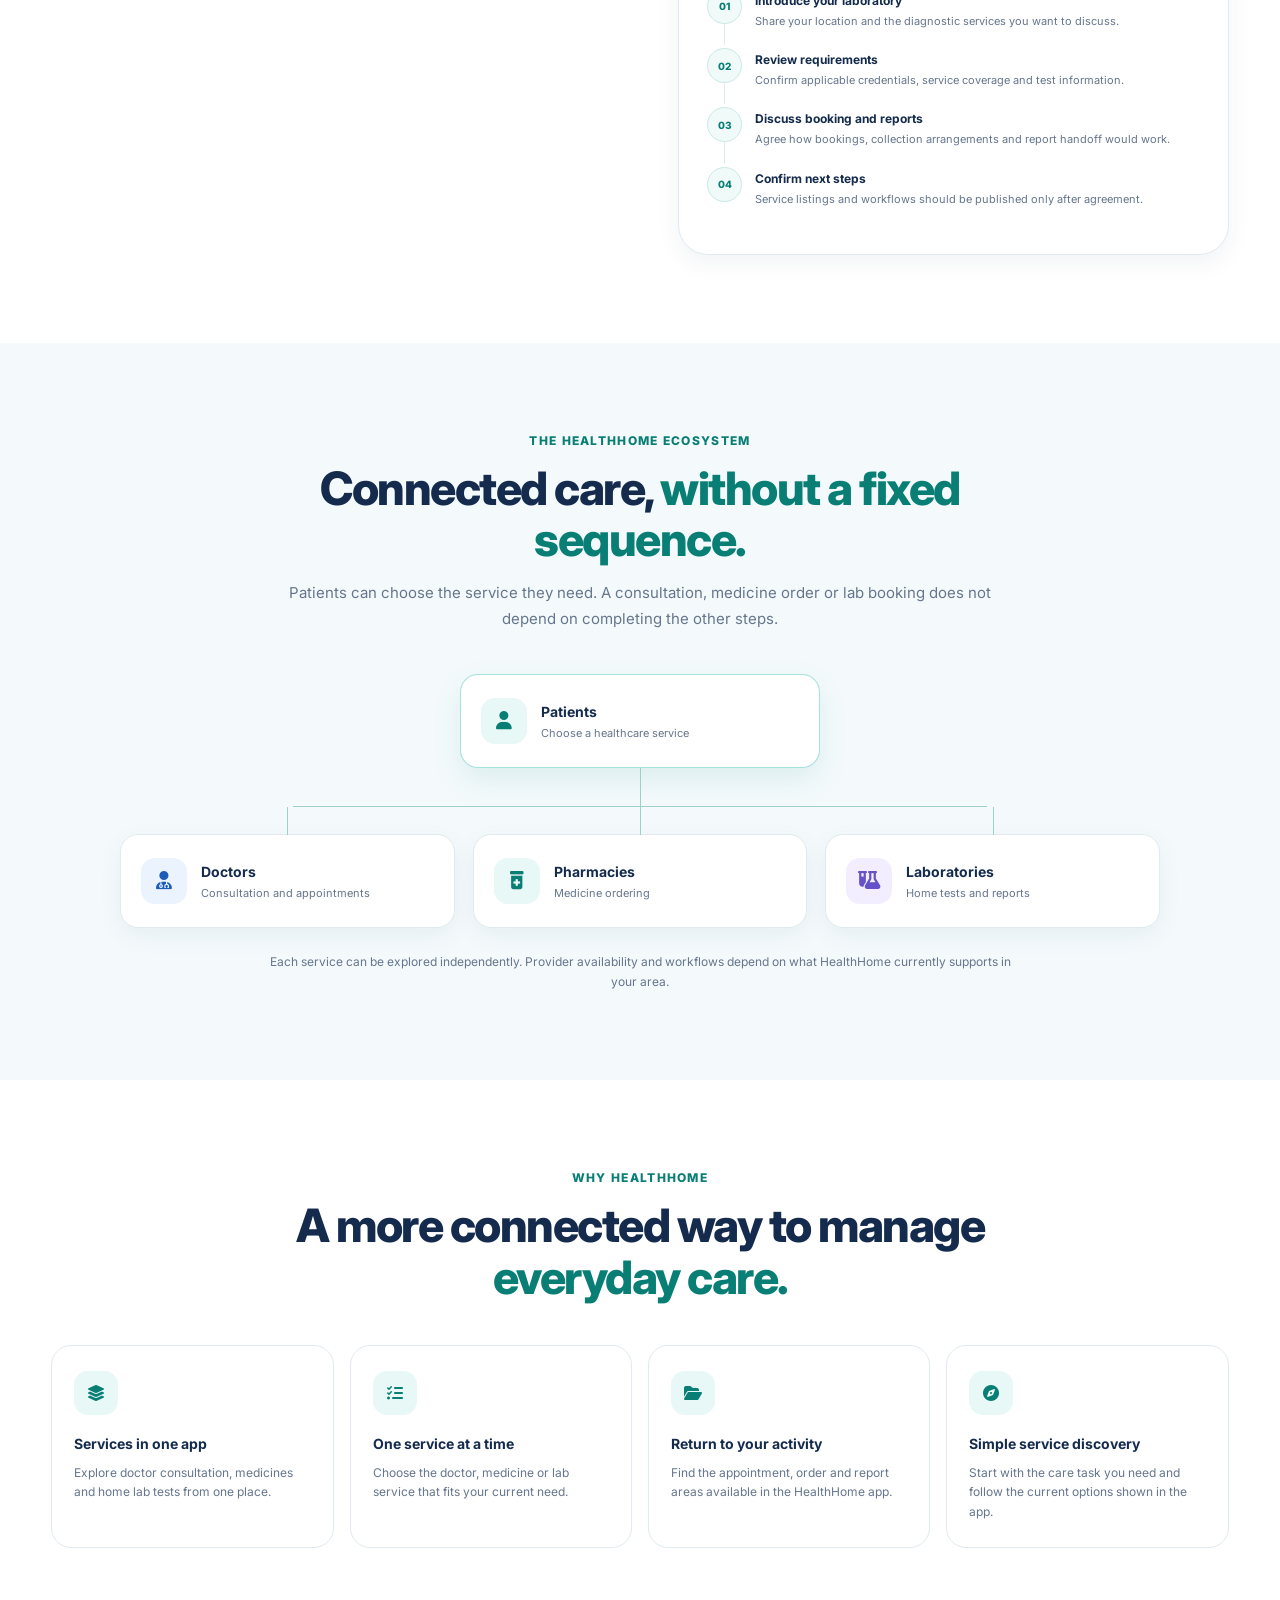
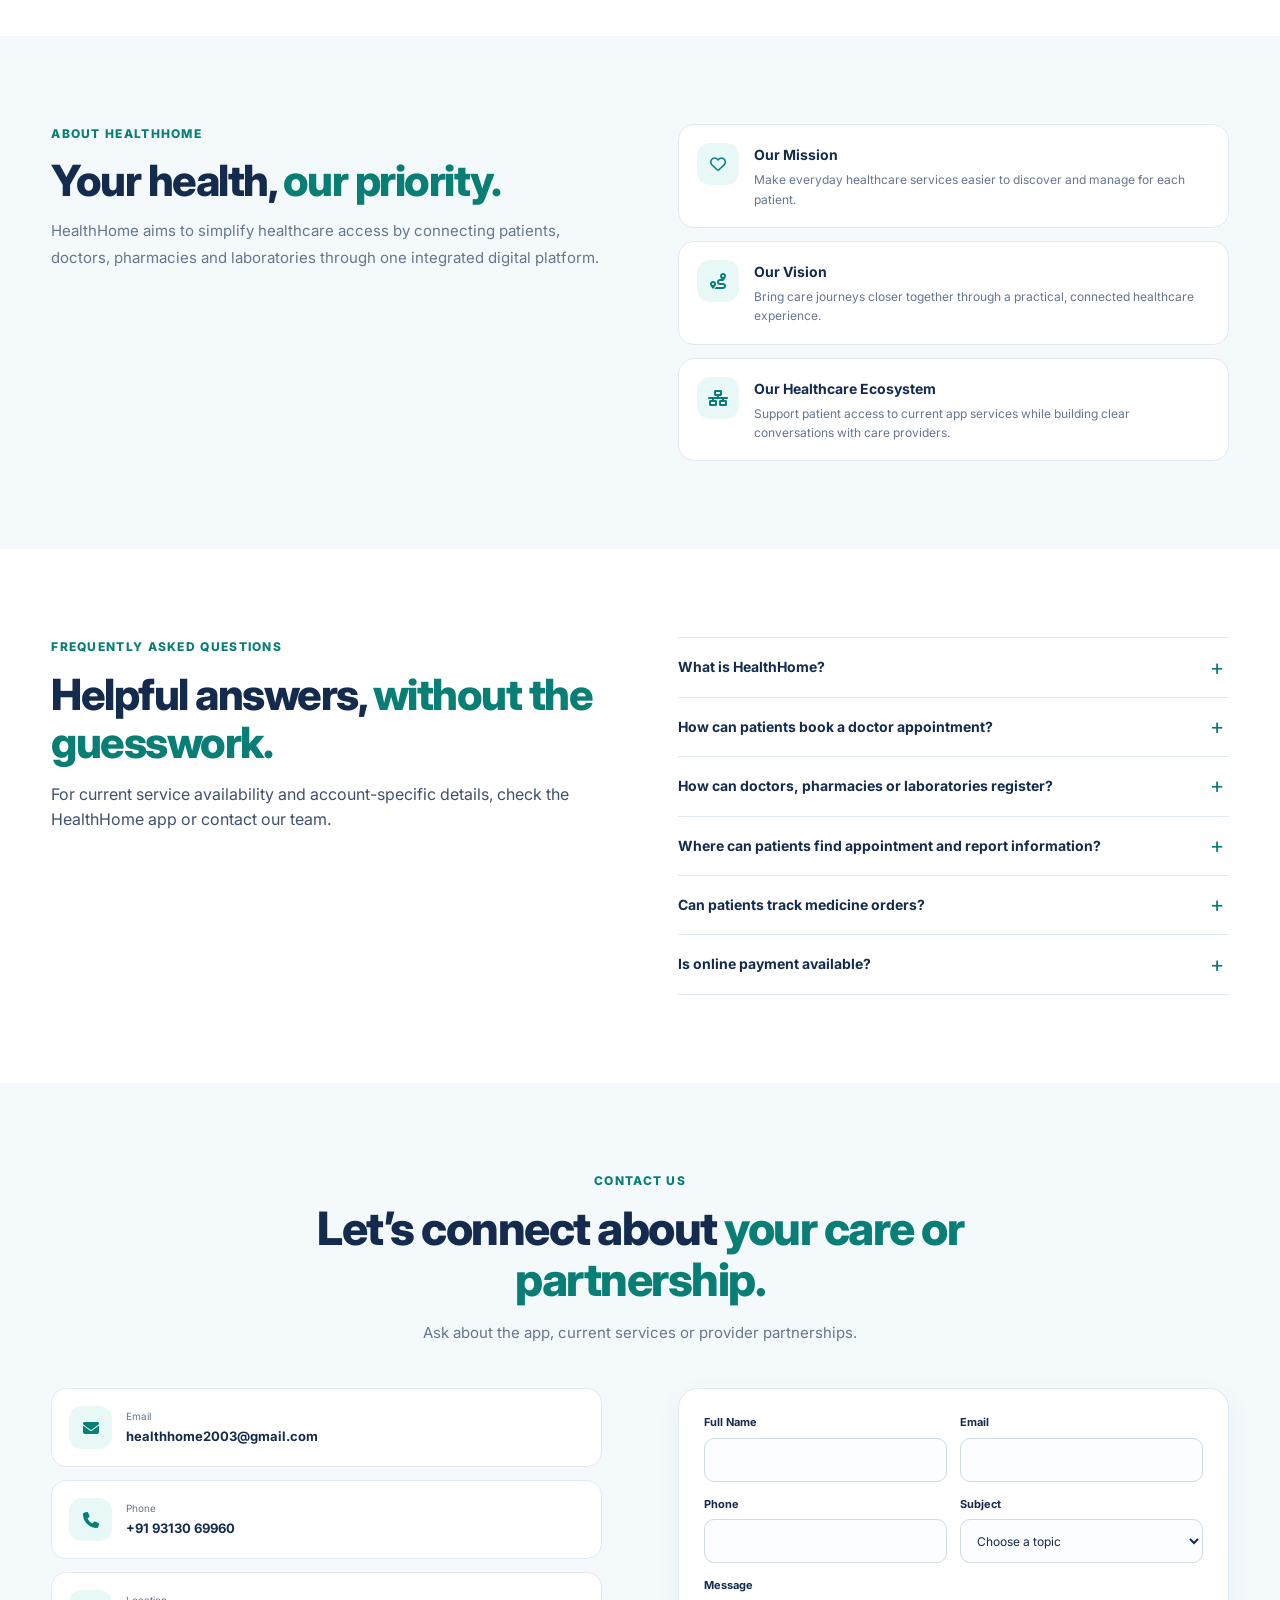
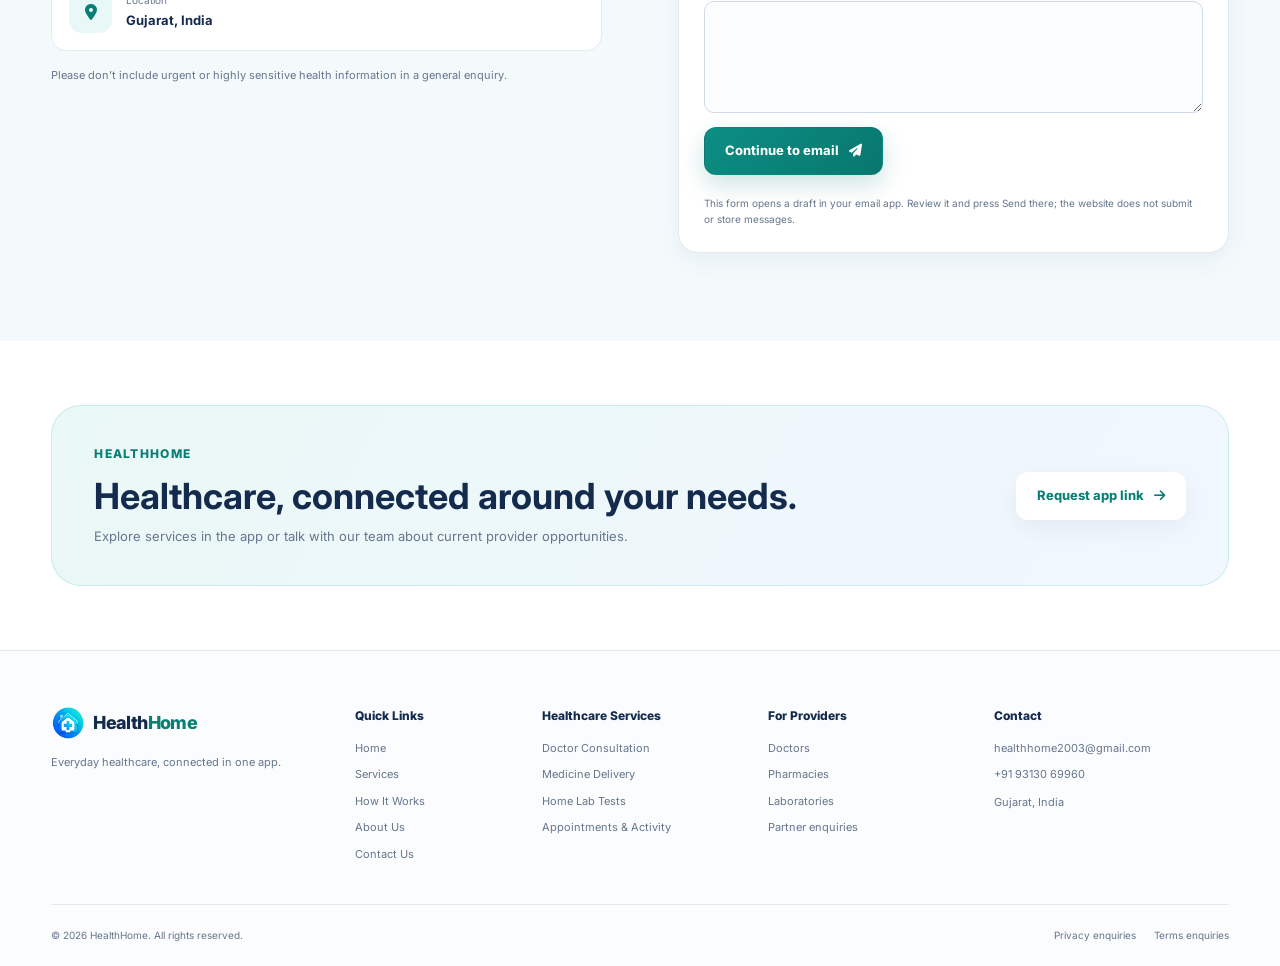
==== commit e4ed2936: "Fix full dashboard image previews" ====
--- a/index.html
+++ b/index.html
@@ -149,30 +149,11 @@
         <section class="section patient-section" id="patients" aria-labelledby="patients-title">
             <div class="container audience-layout">
                 <div class="audience-visual">
-                    <div class="patient-app-gallery" aria-label="Patient app screen previews">
-                        <figure class="patient-app-preview">
-                            <picture>
-                                <source srcset="images/healthhome-app-screen.webp" type="image/webp">
-                                <img src="images/healthhome-app-screen.png" alt="Patient HealthHome home screen with doctor consultation, lab tests and medicine delivery" width="730" height="1355" loading="lazy" decoding="async">
-                            </picture>
-                            <figcaption>HealthHome</figcaption>
-                        </figure>
-                        <figure class="patient-app-preview">
-                            <picture>
-                                <source srcset="images/lab-app-screen.webp" type="image/webp">
-                                <img src="images/lab-app-screen.png" alt="Patient Lab Tests screen with test booking and prescription upload options" width="738" height="1600" loading="lazy" decoding="async">
-                            </picture>
-                            <figcaption>Lab Tests</figcaption>
-                        </figure>
-                        <figure class="patient-app-preview">
-                            <picture>
-                                <source srcset="images/pharmacy-app-screen.webp" type="image/webp">
-                                <img src="images/pharmacy-app-screen.png" alt="Patient Pharmacy screen with medicine delivery, prescription upload and order tracking" width="738" height="1600" loading="lazy" decoding="async">
-                            </picture>
-                            <figcaption>Pharmacy</figcaption>
-                        </figure>
-                    </div>
-                    <div class="audience-visual-caption"><i class="fa-solid fa-mobile-screen-button" aria-hidden="true"></i><span>Patient app screens for everyday healthcare</span></div>
+                    <picture>
+                        <source srcset="images/patient-healthcare-banner.webp" type="image/webp">
+                        <img class="patient-module-image" src="images/patient-healthcare-banner.png" alt="HealthHome patient care banner showing the app with doctor consultation, home lab tests, medicine delivery and healthcare support" width="1672" height="941" loading="lazy" decoding="async">
+                    </picture>
+                    <div class="audience-visual-caption"><i class="fa-solid fa-mobile-screen-button" aria-hidden="true"></i><span>HealthHome patient care in one app</span></div>
                 </div>
                 <div class="audience-copy">
                     <p class="section-kicker">For Patients</p>
@@ -232,7 +213,7 @@
                     <figure class="dashboard-preview">
                         <picture>
                             <source srcset="images/doctor-dashboard.webp" type="image/webp">
-                            <img src="images/doctor-dashboard.png" alt="Doctor dashboard preview showing completed cases, online status, reschedule requests and pending appointments" width="720" height="700" loading="lazy" decoding="async">
+                            <img src="images/doctor-dashboard.png" alt="Full doctor dashboard screen with appointment actions; patient details are hidden in this preview" width="720" height="1600" loading="lazy" decoding="async">
                         </picture>
                         <figcaption><strong>Doctor dashboard</strong><span>Appointments and reschedule requests</span></figcaption>
                     </figure>
@@ -261,7 +242,7 @@
                     <figure class="dashboard-preview">
                         <picture>
                             <source srcset="images/pharmacy-dashboard.webp" type="image/webp">
-                            <img src="images/pharmacy-dashboard.png" alt="Pharmacy dashboard preview showing return requests, Add Medicine and My Medicines controls" width="720" height="270" loading="lazy" decoding="async">
+                            <img src="images/pharmacy-dashboard.png" alt="Full pharmacy dashboard screen with medicine controls; customer details are hidden in this preview" width="720" height="1600" loading="lazy" decoding="async">
                         </picture>
                         <figcaption><strong>Pharmacy dashboard</strong><span>Return requests and medicine management</span></figcaption>
                     </figure>
@@ -290,7 +271,7 @@
                     <figure class="dashboard-preview">
                         <picture>
                             <source srcset="images/lab-dashboard.webp" type="image/webp">
-                            <img src="images/lab-dashboard.png" alt="Laboratory dashboard preview showing test management, reschedule requests and new lab bookings" width="720" height="540" loading="lazy" decoding="async">
+                            <img src="images/lab-dashboard.png" alt="Full laboratory dashboard screen with test management and booking actions; patient details are hidden in this preview" width="720" height="1600" loading="lazy" decoding="async">
                         </picture>
                         <figcaption><strong>Laboratory dashboard</strong><span>Test management and booking requests</span></figcaption>
                     </figure>
--- a/style.css
+++ b/style.css
@@ -673,45 +673,14 @@
     object-fit: contain;
 }
 
-.patient-app-gallery {
-    display: grid;
-    grid-template-columns: repeat(3, minmax(0, 1fr));
-    align-items: end;
-    gap: 12px;
-}
-
-.patient-app-preview {
-    overflow: hidden;
-    min-width: 0;
-    margin: 0;
-    border: 1px solid var(--border);
-    border-radius: 14px;
-    background: #F3F7FA;
-}
-
-.patient-app-preview picture {
-    min-height: 0;
-    padding: 8px 6px 0;
-}
-
-.audience-visual .patient-app-preview img {
+.audience-visual .patient-module-image {
     display: block;
-    width: auto;
+    width: 100%;
     height: auto;
     max-width: 100%;
-    max-height: 380px;
-    border-radius: 8px 8px 0 0;
+    max-height: 520px;
+    border-radius: 16px;
     object-fit: contain;
-}
-
-.patient-app-preview figcaption {
-    padding: 9px 6px;
-    border-top: 1px solid var(--border);
-    background: var(--white);
-    color: var(--dark-blue);
-    font-size: 11px;
-    font-weight: 750;
-    text-align: center;
 }
 
 .audience-visual-caption {
@@ -928,7 +897,7 @@
     width: auto;
     height: auto;
     max-width: 100%;
-    max-height: 320px;
+    max-height: min(74vh, 600px);
     object-fit: contain;
 }
 
@@ -1654,6 +1623,7 @@
     .journey-card { min-height: unset; }
     .provider-intro-section { padding: 58px 0; }
     .sector-workflow { padding: 21px 17px; }
+    .dashboard-preview img { max-height: min(64vh, 500px); }
     .ecosystem-hub-wrap { padding-bottom: 22px; }
     .ecosystem-hub-wrap::after { height: 22px; }
     .ecosystem-provider-grid { grid-template-columns: 1fr; gap: 12px; padding: 0 0 0 20px; }
@@ -1676,8 +1646,6 @@
     .service-highlights { grid-template-columns: 1fr; }
     .service-section { padding: 56px 0; }
     .service-cta .button,.service-cta .primary-btn { width: 100%; }
-    .patient-app-gallery { gap: 8px; }
-    .audience-visual .patient-app-preview img { max-height: 300px; }
 }
 
 @media (max-width: 380px) {
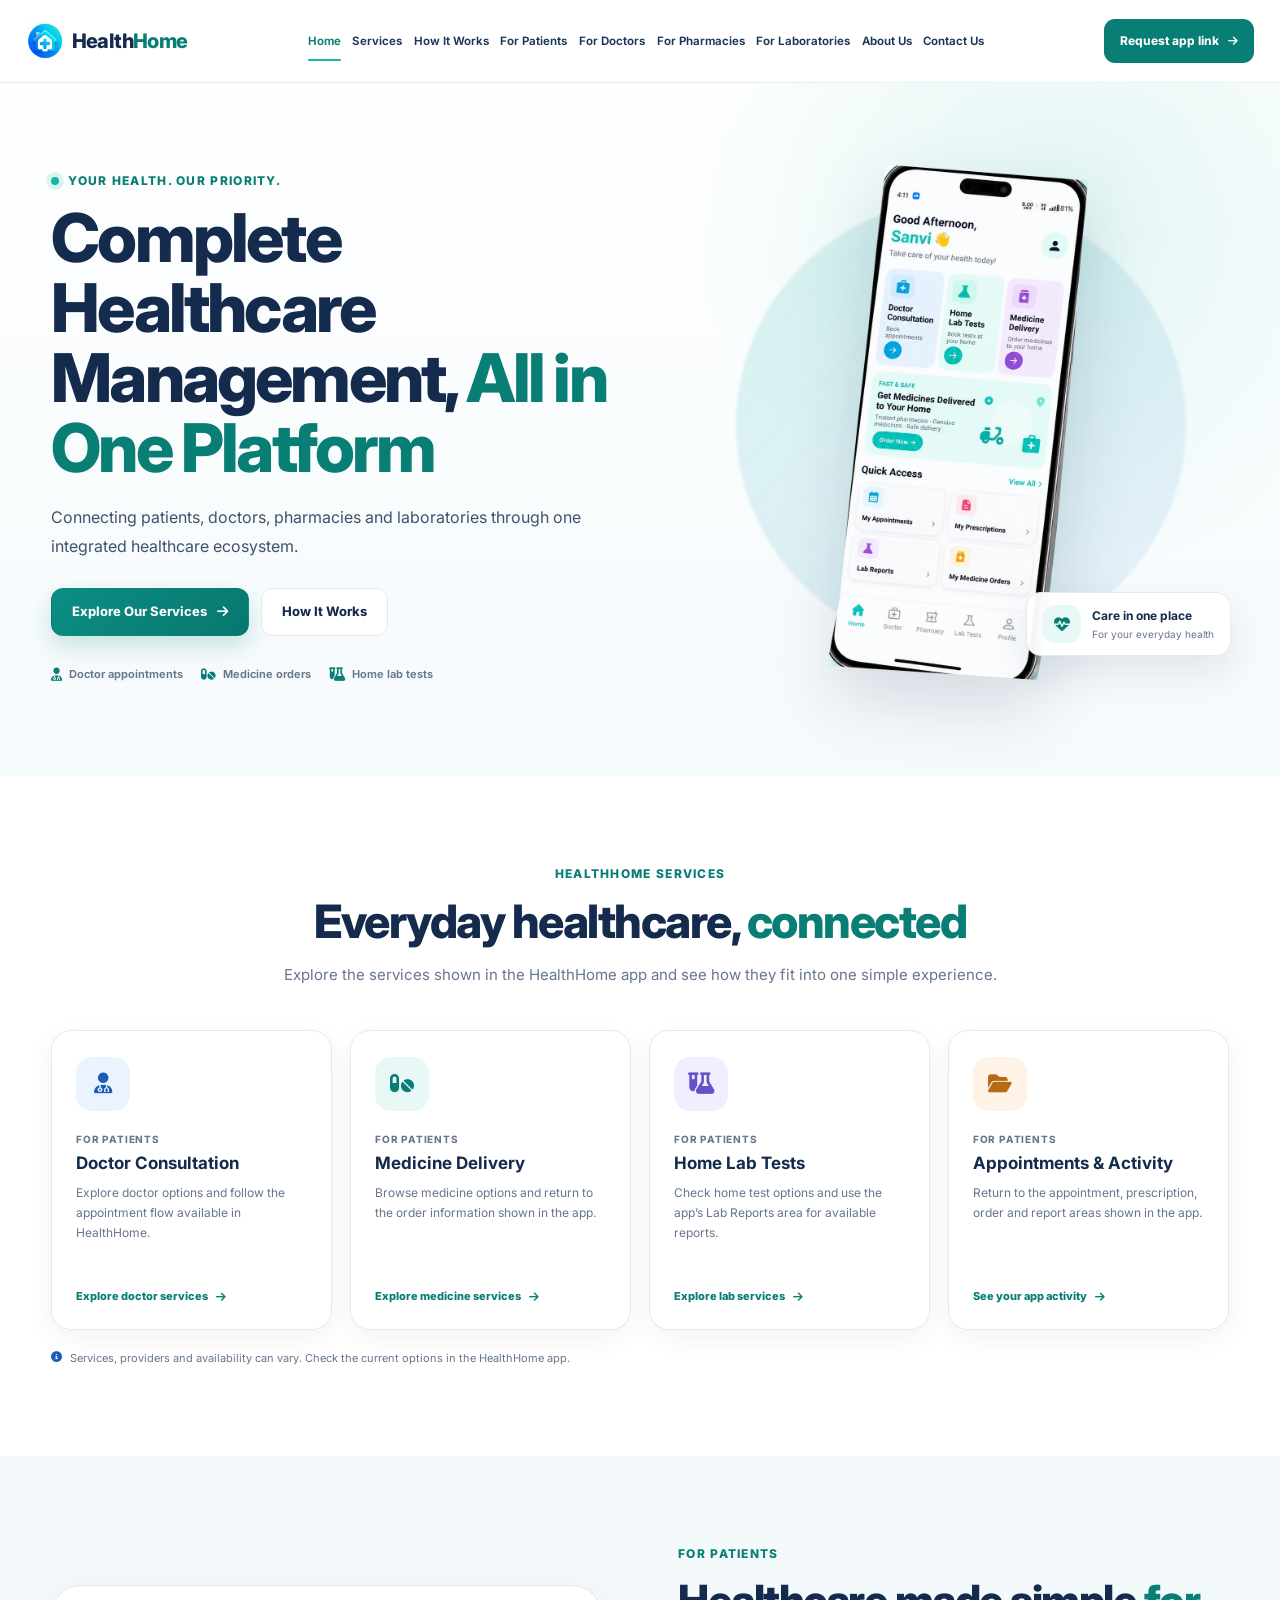
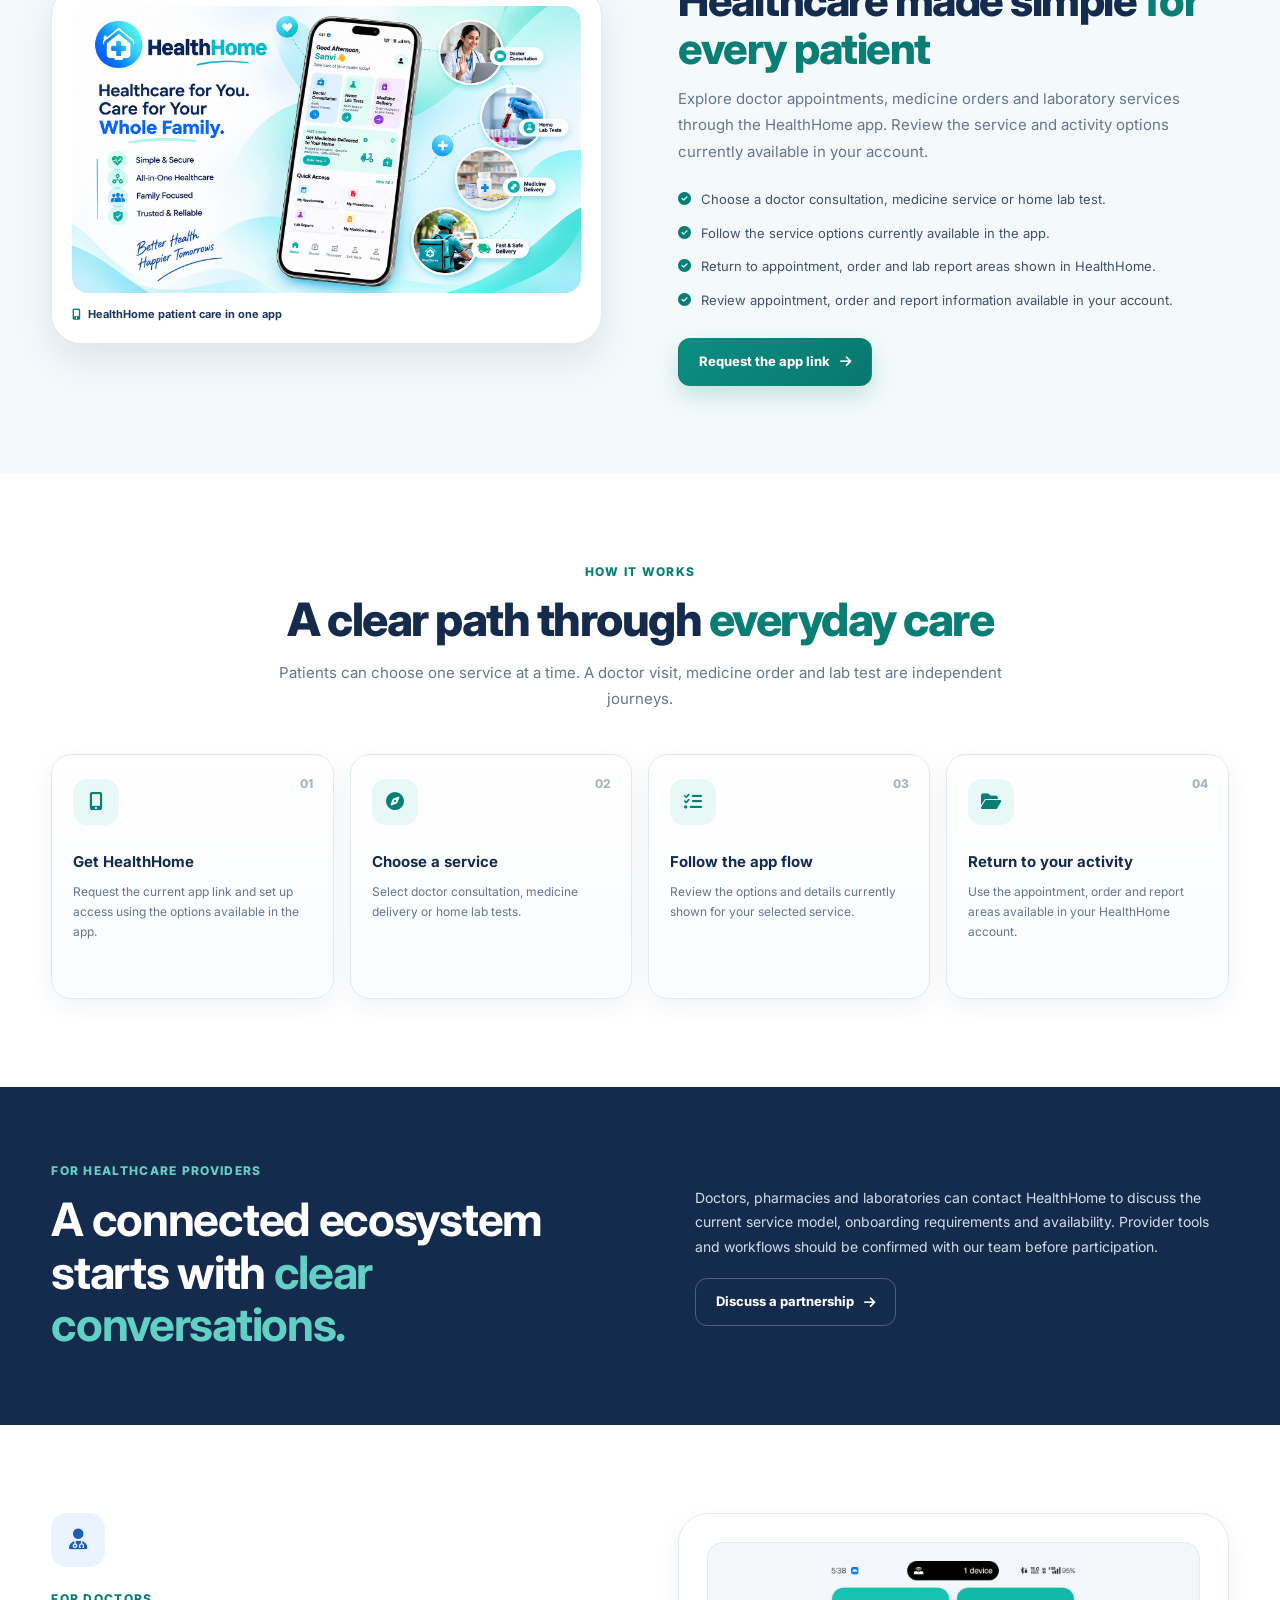
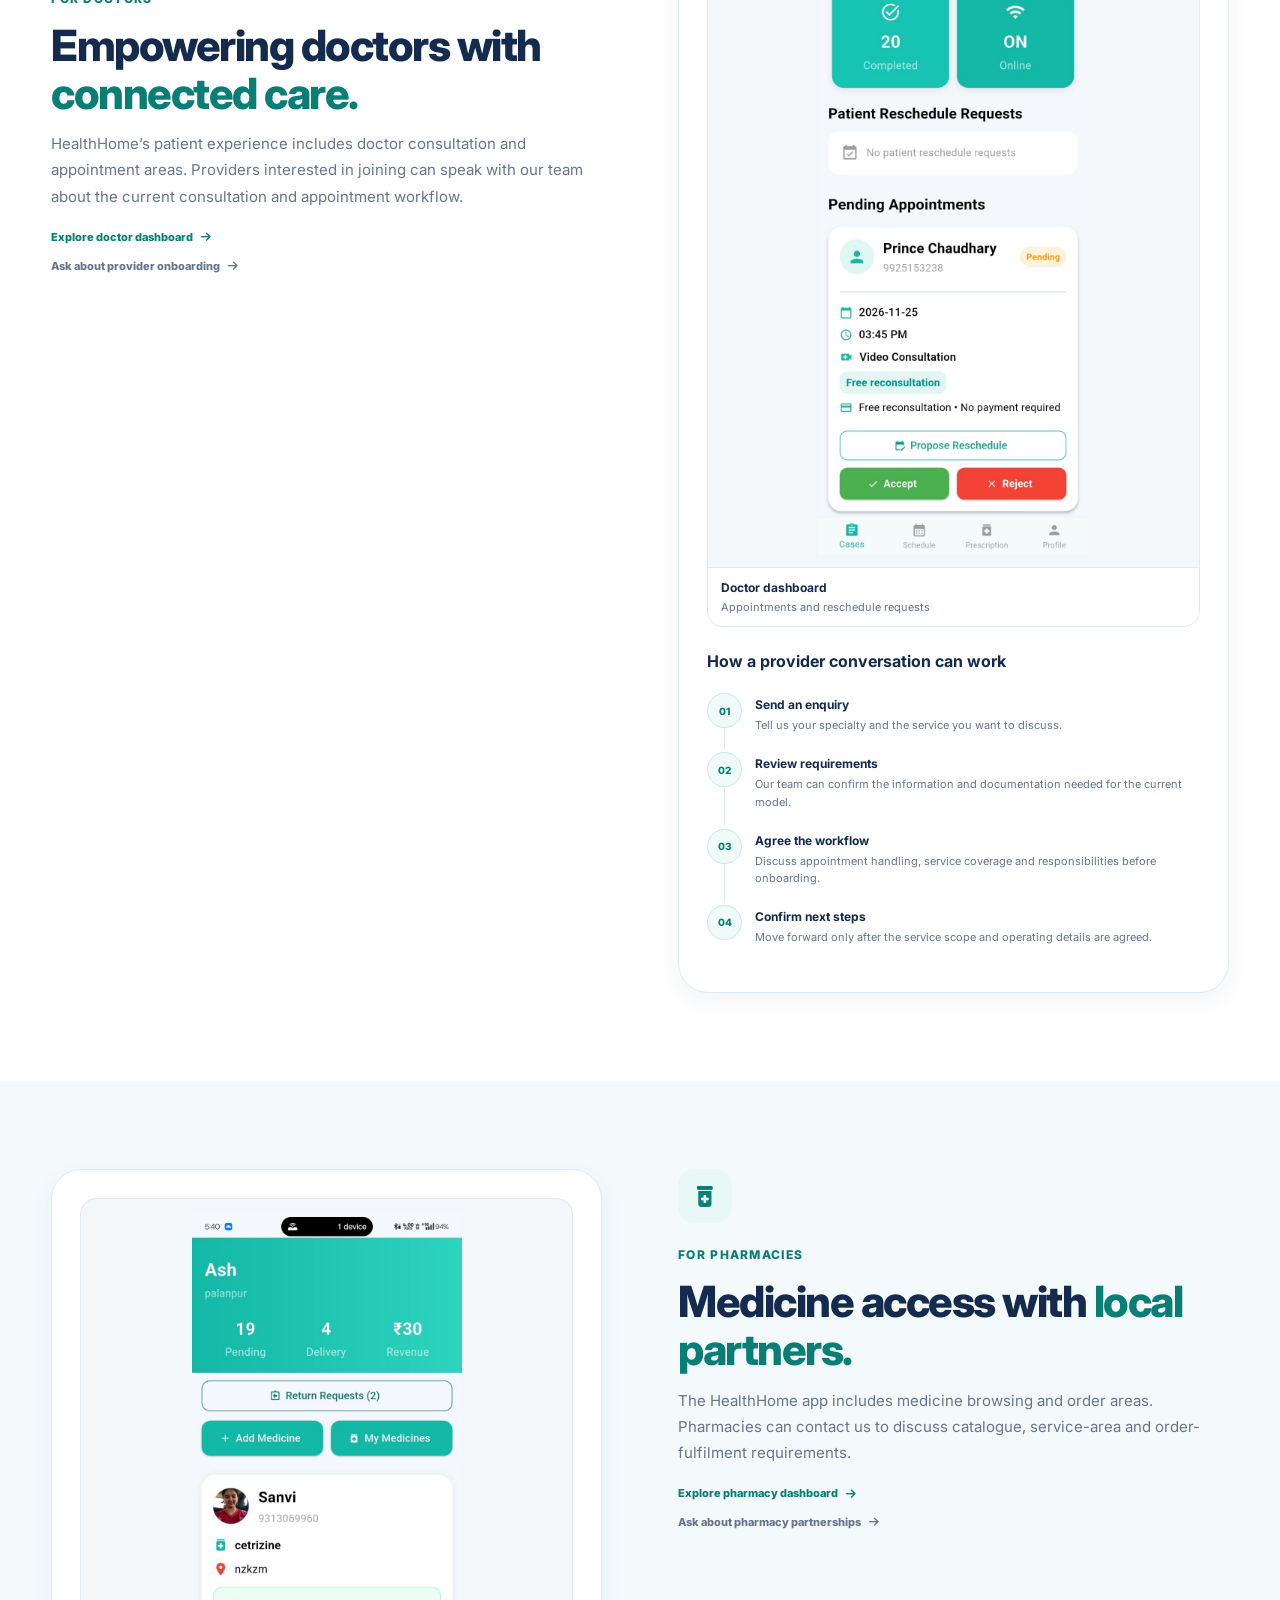
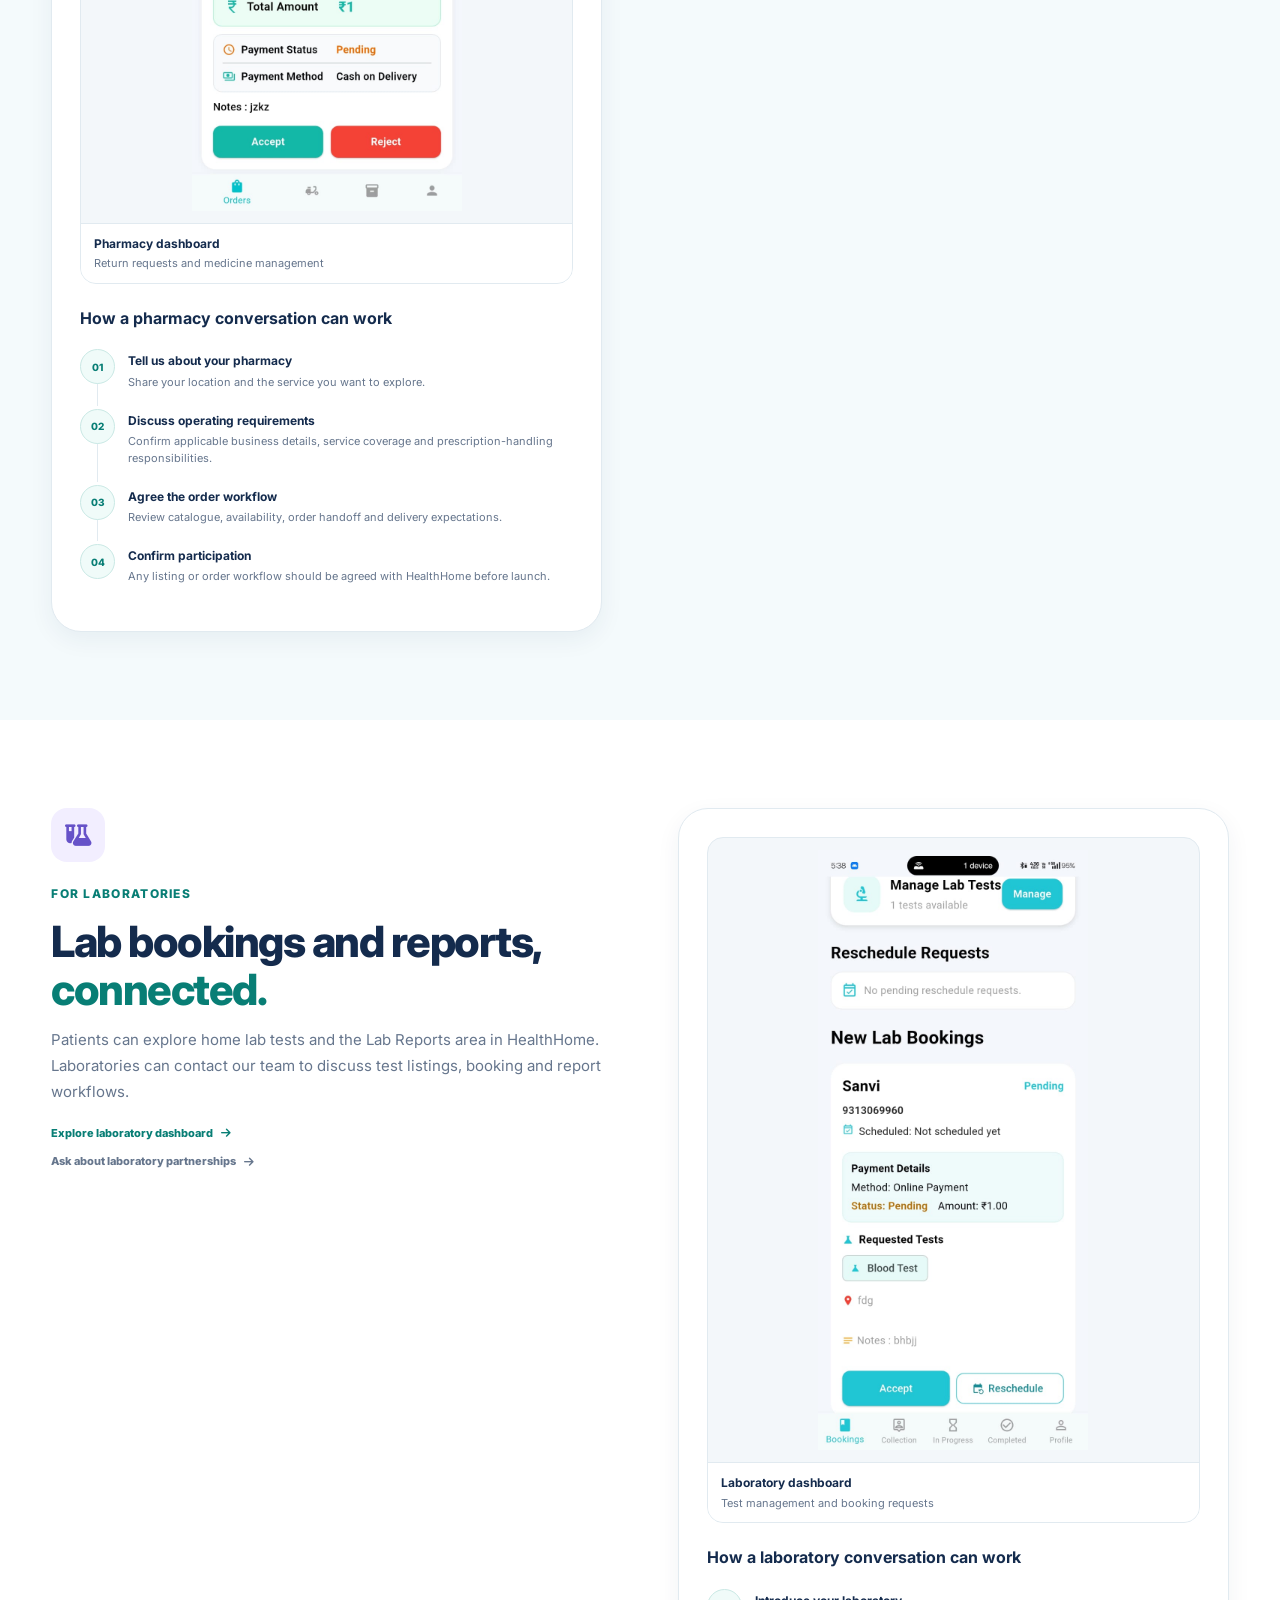
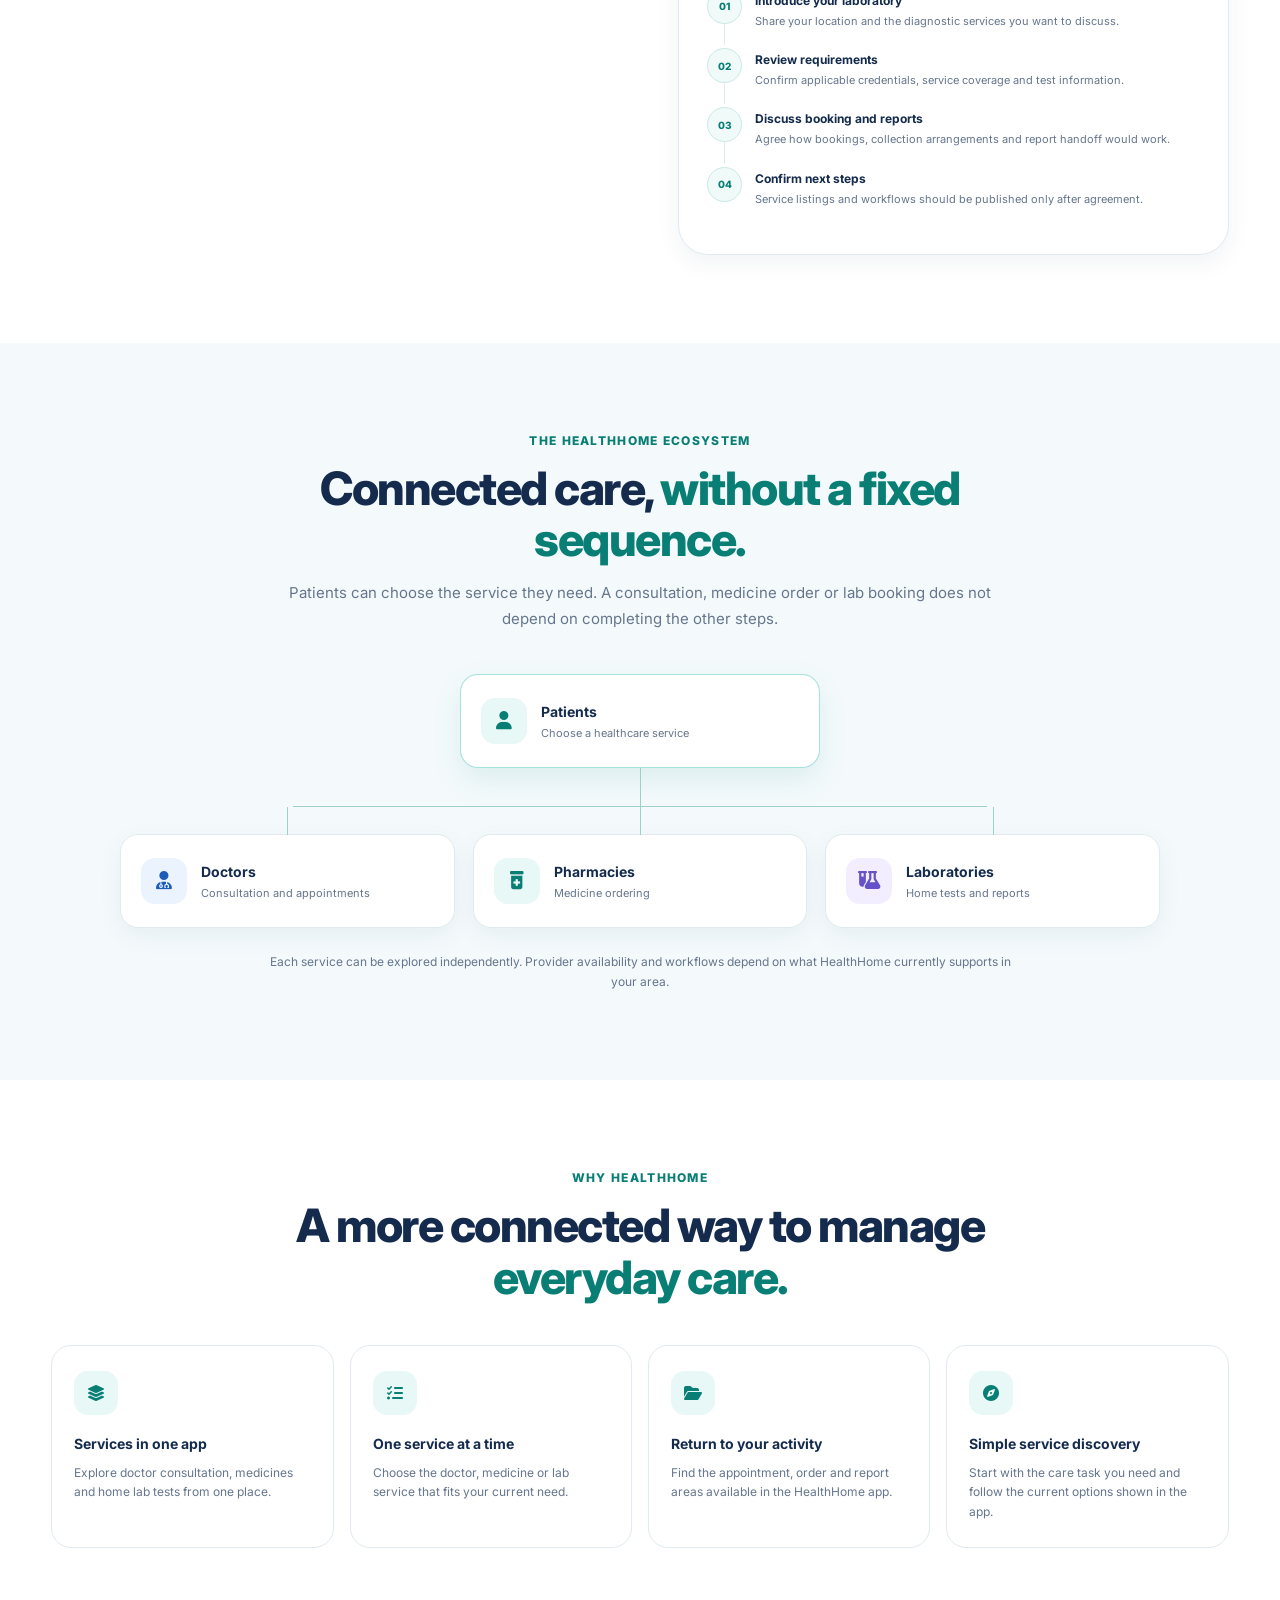
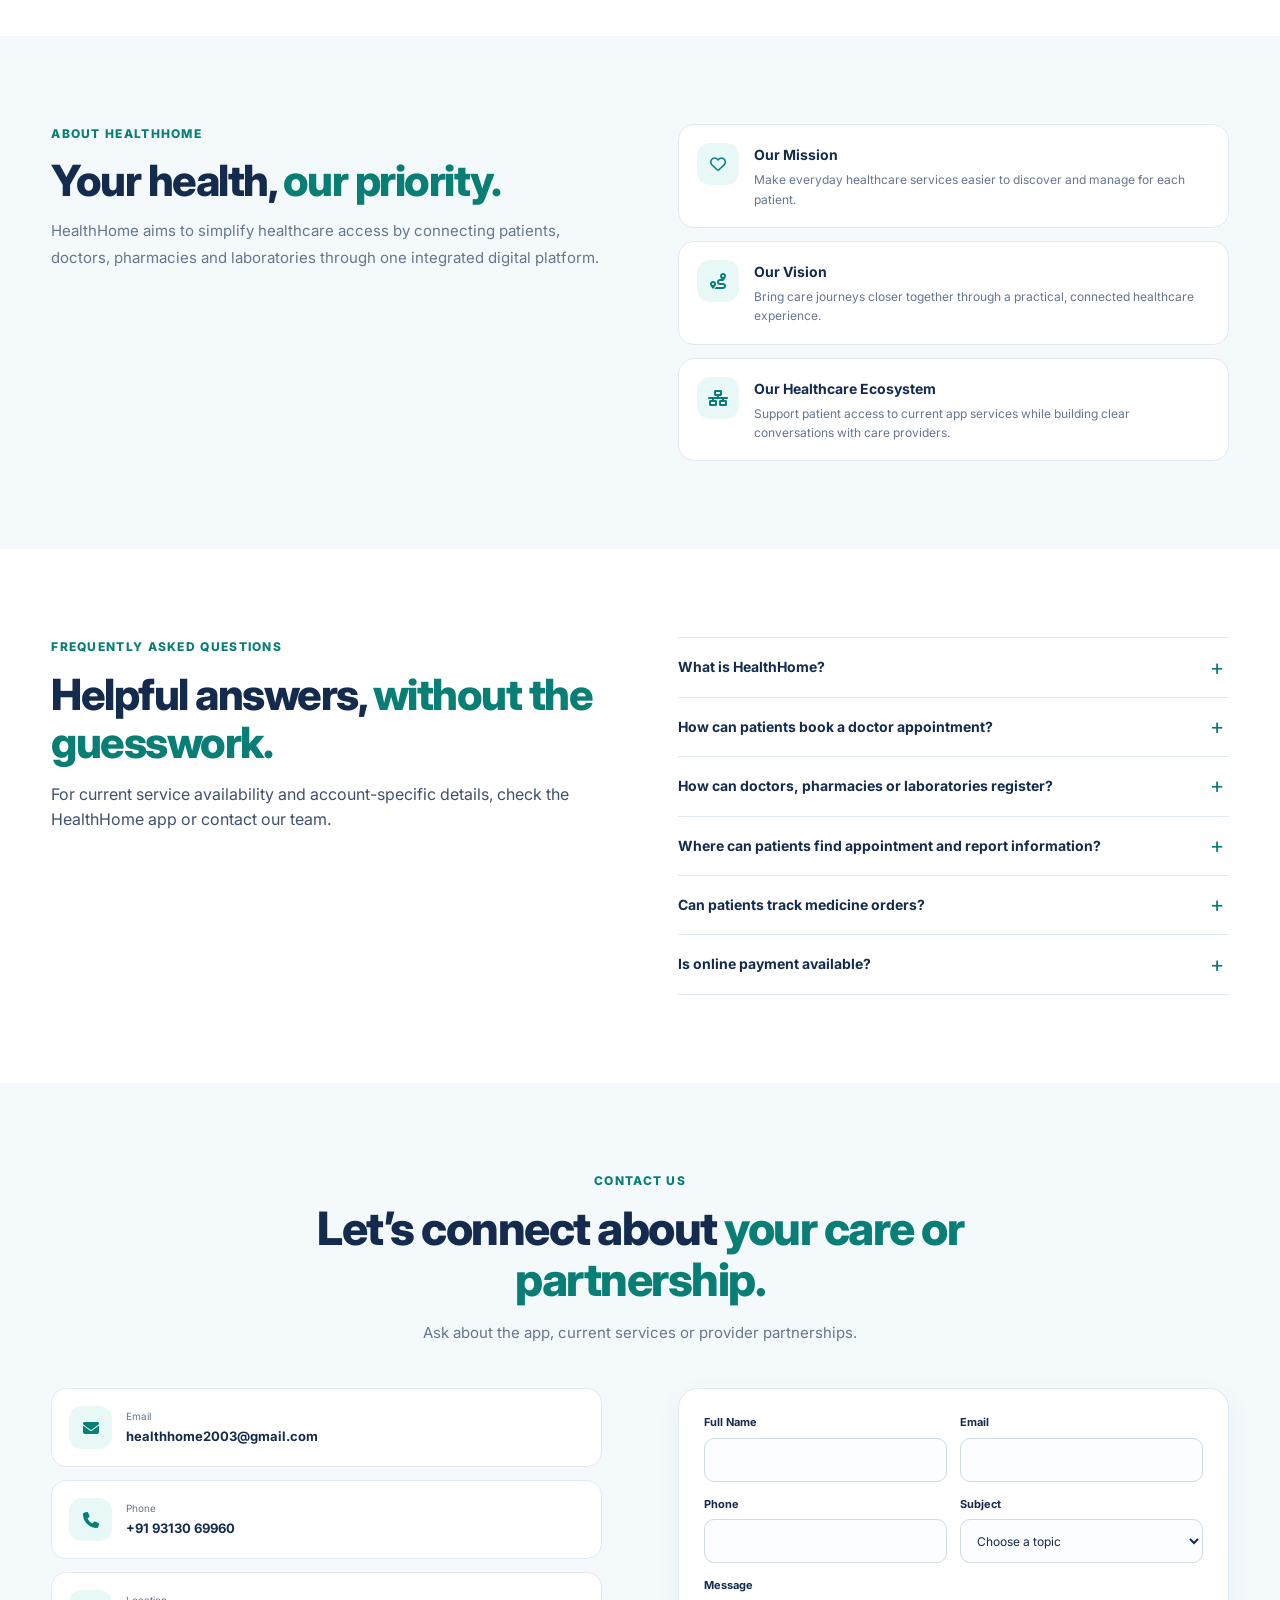
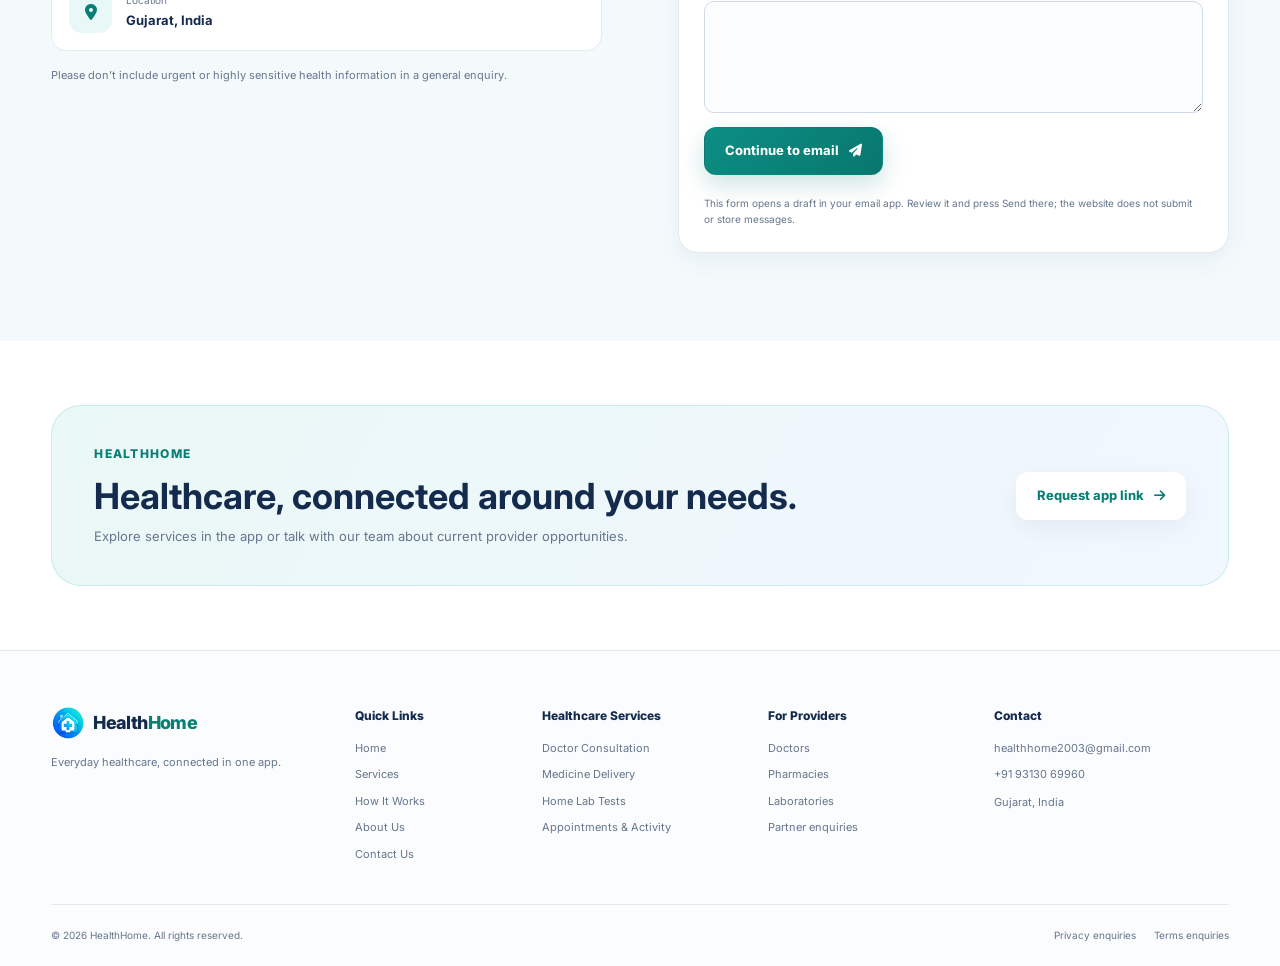
==== commit d8e52c0a: "Fix dashboard image sizing" ====
--- a/index.html
+++ b/index.html
@@ -213,7 +213,7 @@
                     <figure class="dashboard-preview">
                         <picture>
                             <source srcset="images/doctor-dashboard.webp" type="image/webp">
-                            <img src="images/doctor-dashboard.png" alt="Full doctor dashboard screen with appointment actions; patient details are hidden in this preview" width="720" height="1600" loading="lazy" decoding="async">
+                            <img src="images/doctor-dashboard.png" alt="Doctor dashboard screenshot with completed cases, online status, reschedule requests and pending appointments" width="720" height="1600" loading="lazy" decoding="async">
                         </picture>
                         <figcaption><strong>Doctor dashboard</strong><span>Appointments and reschedule requests</span></figcaption>
                     </figure>
@@ -242,7 +242,7 @@
                     <figure class="dashboard-preview">
                         <picture>
                             <source srcset="images/pharmacy-dashboard.webp" type="image/webp">
-                            <img src="images/pharmacy-dashboard.png" alt="Full pharmacy dashboard screen with medicine controls; customer details are hidden in this preview" width="720" height="1600" loading="lazy" decoding="async">
+                            <img src="images/pharmacy-dashboard.png" alt="Pharmacy dashboard screenshot with return requests, medicine management and order actions" width="720" height="1600" loading="lazy" decoding="async">
                         </picture>
                         <figcaption><strong>Pharmacy dashboard</strong><span>Return requests and medicine management</span></figcaption>
                     </figure>
@@ -271,7 +271,7 @@
                     <figure class="dashboard-preview">
                         <picture>
                             <source srcset="images/lab-dashboard.webp" type="image/webp">
-                            <img src="images/lab-dashboard.png" alt="Full laboratory dashboard screen with test management and booking actions; patient details are hidden in this preview" width="720" height="1600" loading="lazy" decoding="async">
+                            <img src="images/lab-dashboard.png" alt="Laboratory dashboard screenshot with test management, reschedule requests and new bookings" width="720" height="1600" loading="lazy" decoding="async">
                         </picture>
                         <figcaption><strong>Laboratory dashboard</strong><span>Test management and booking requests</span></figcaption>
                     </figure>
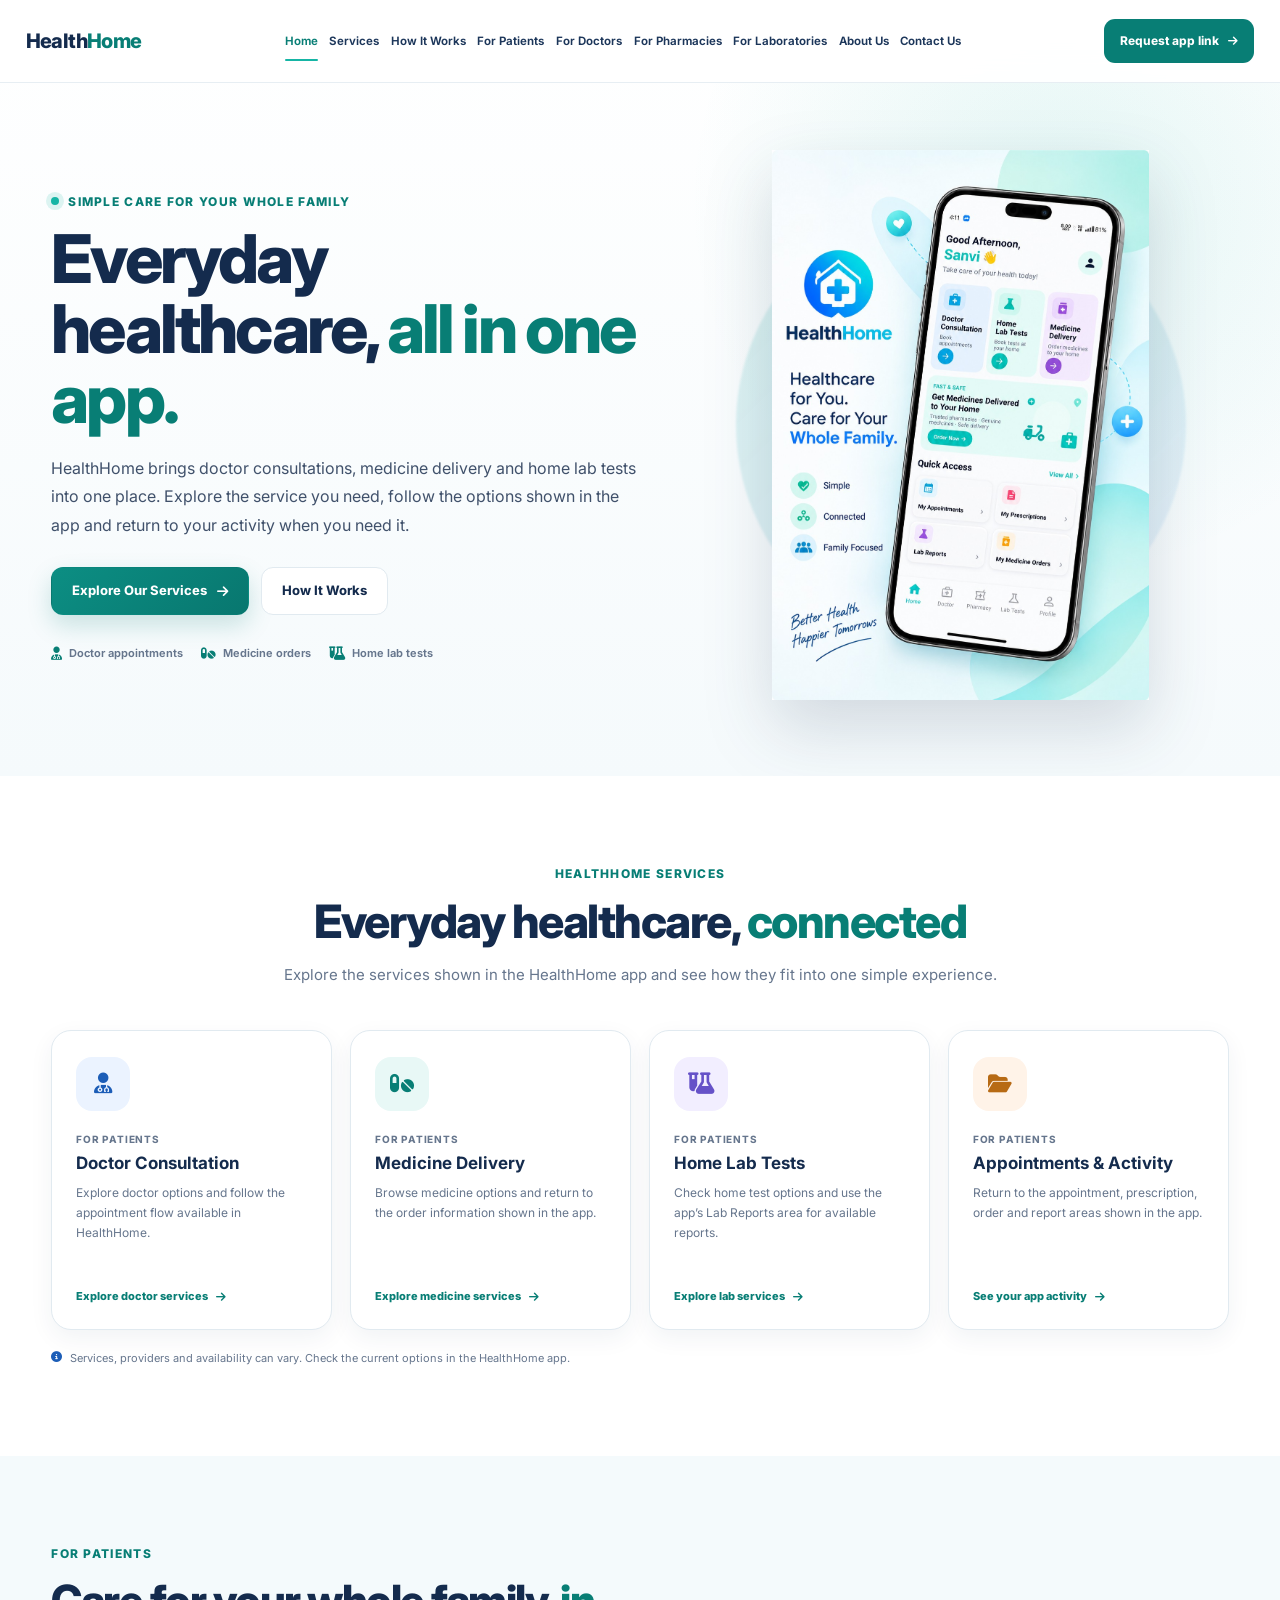
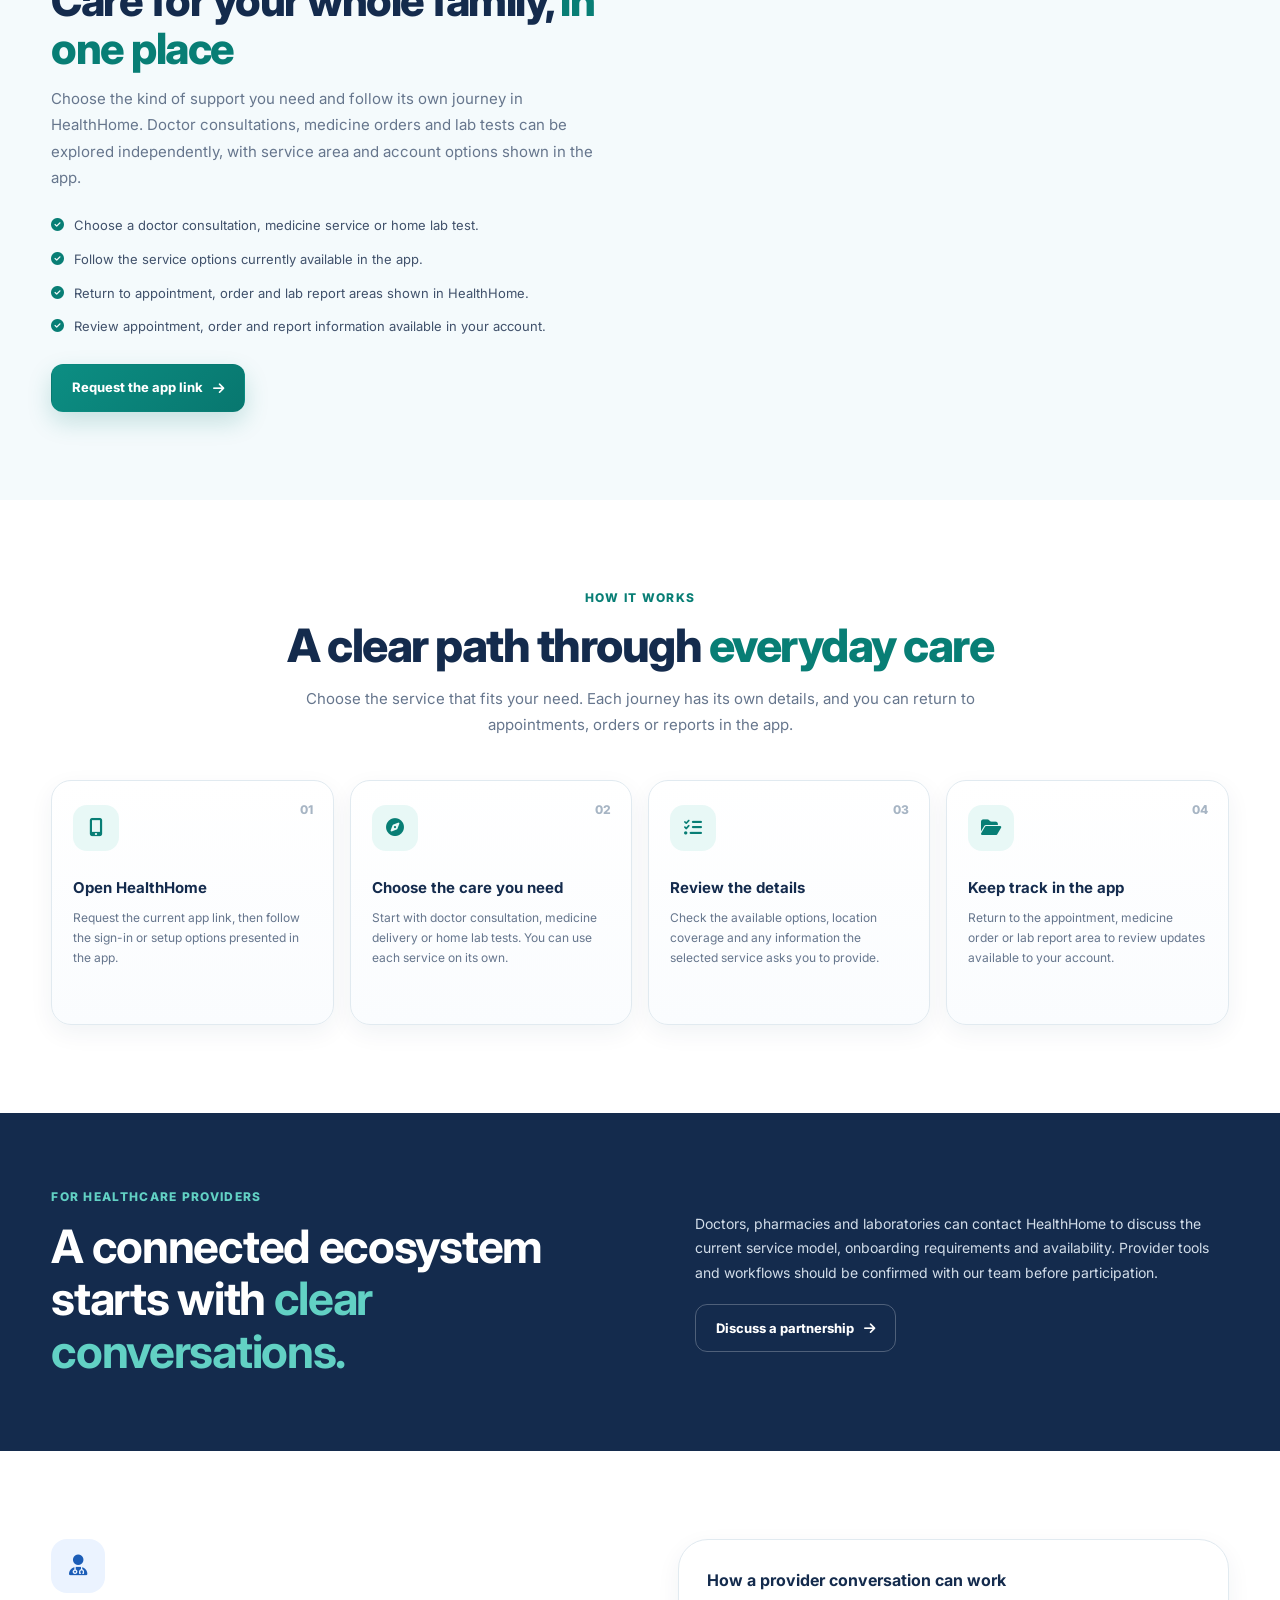
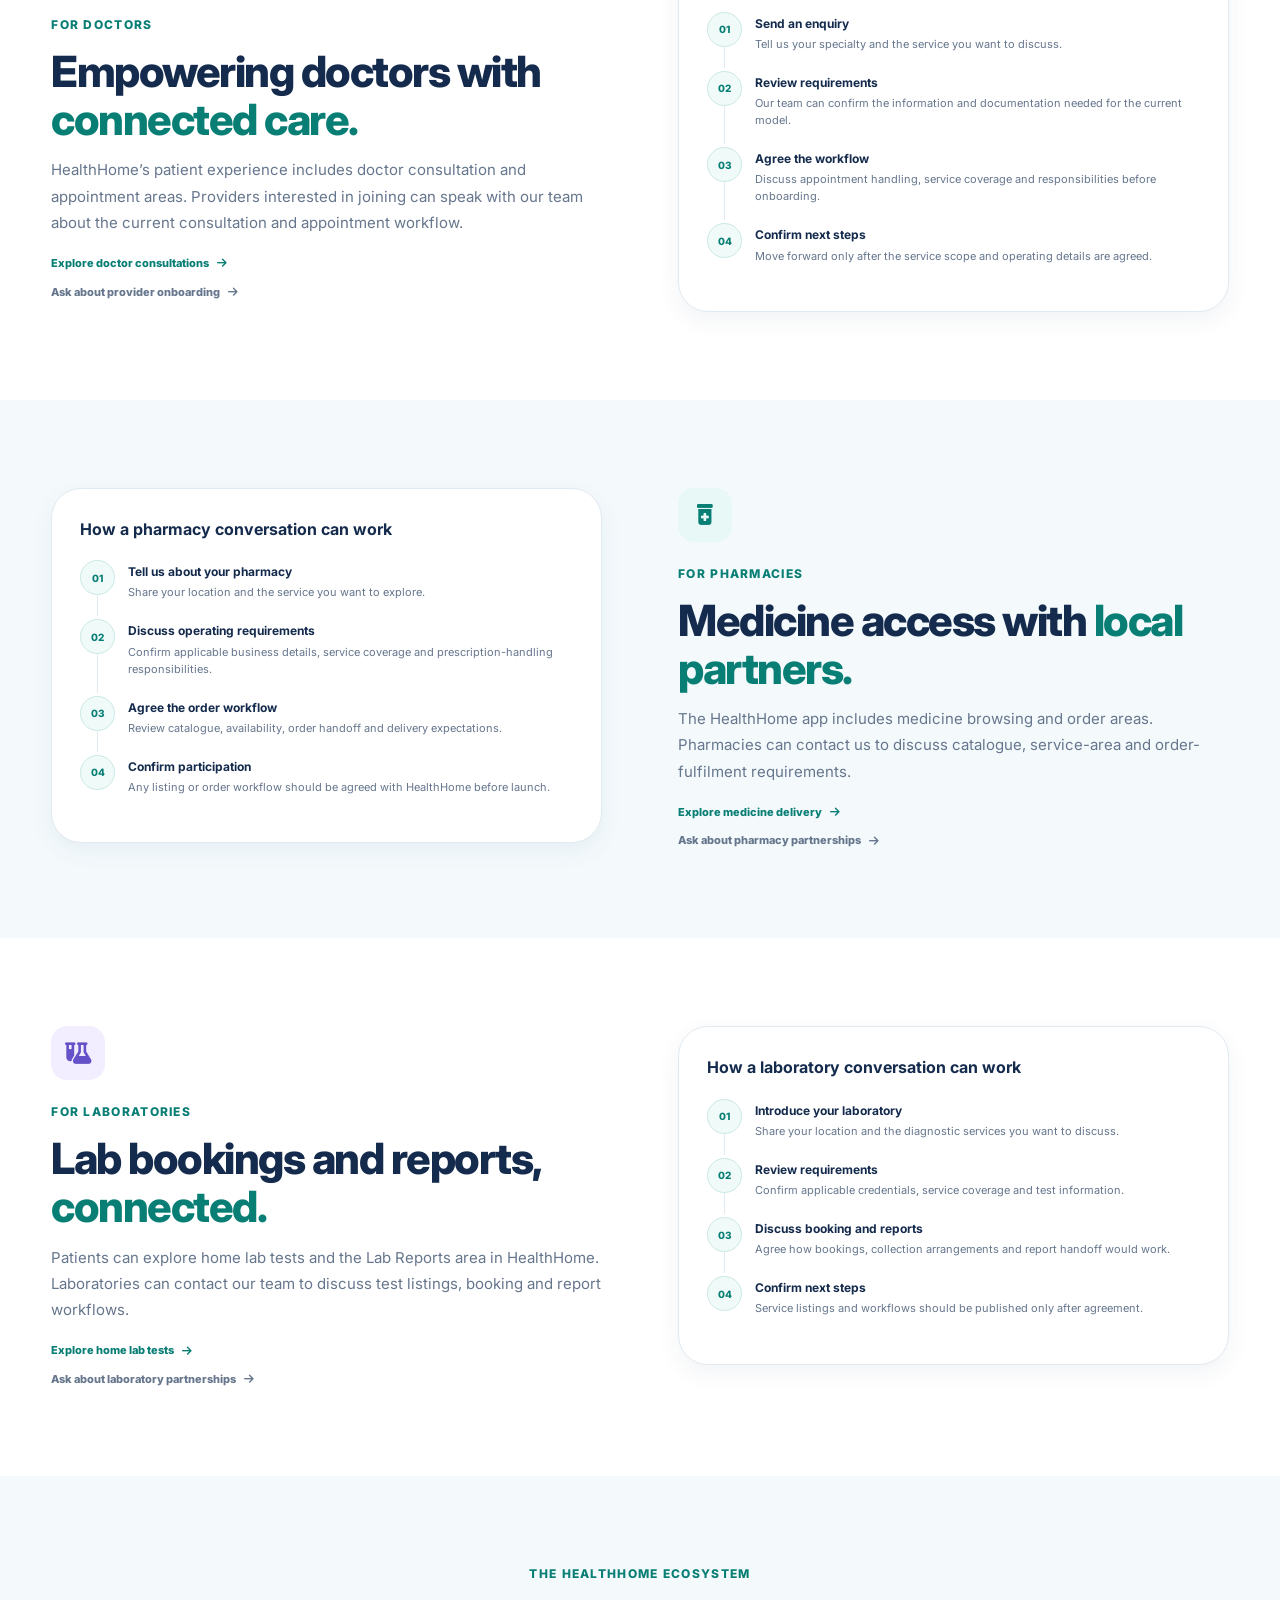
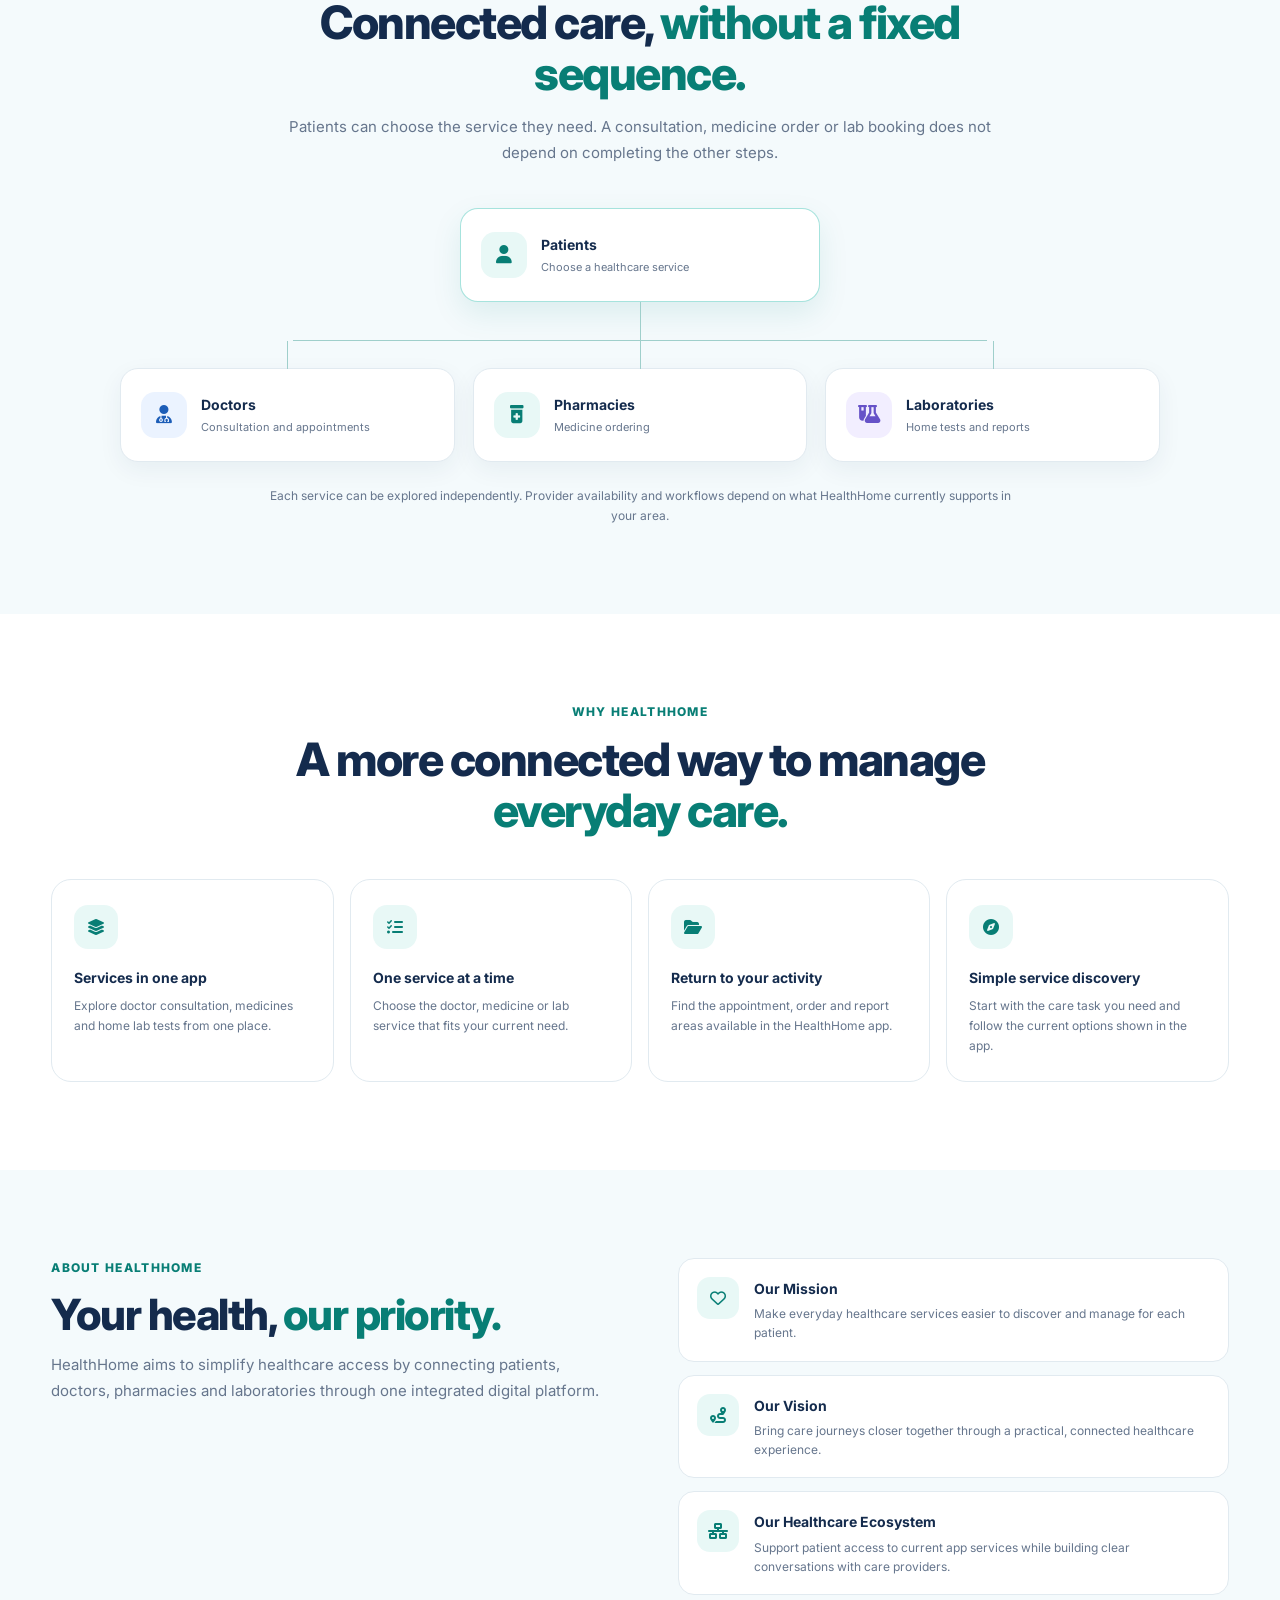
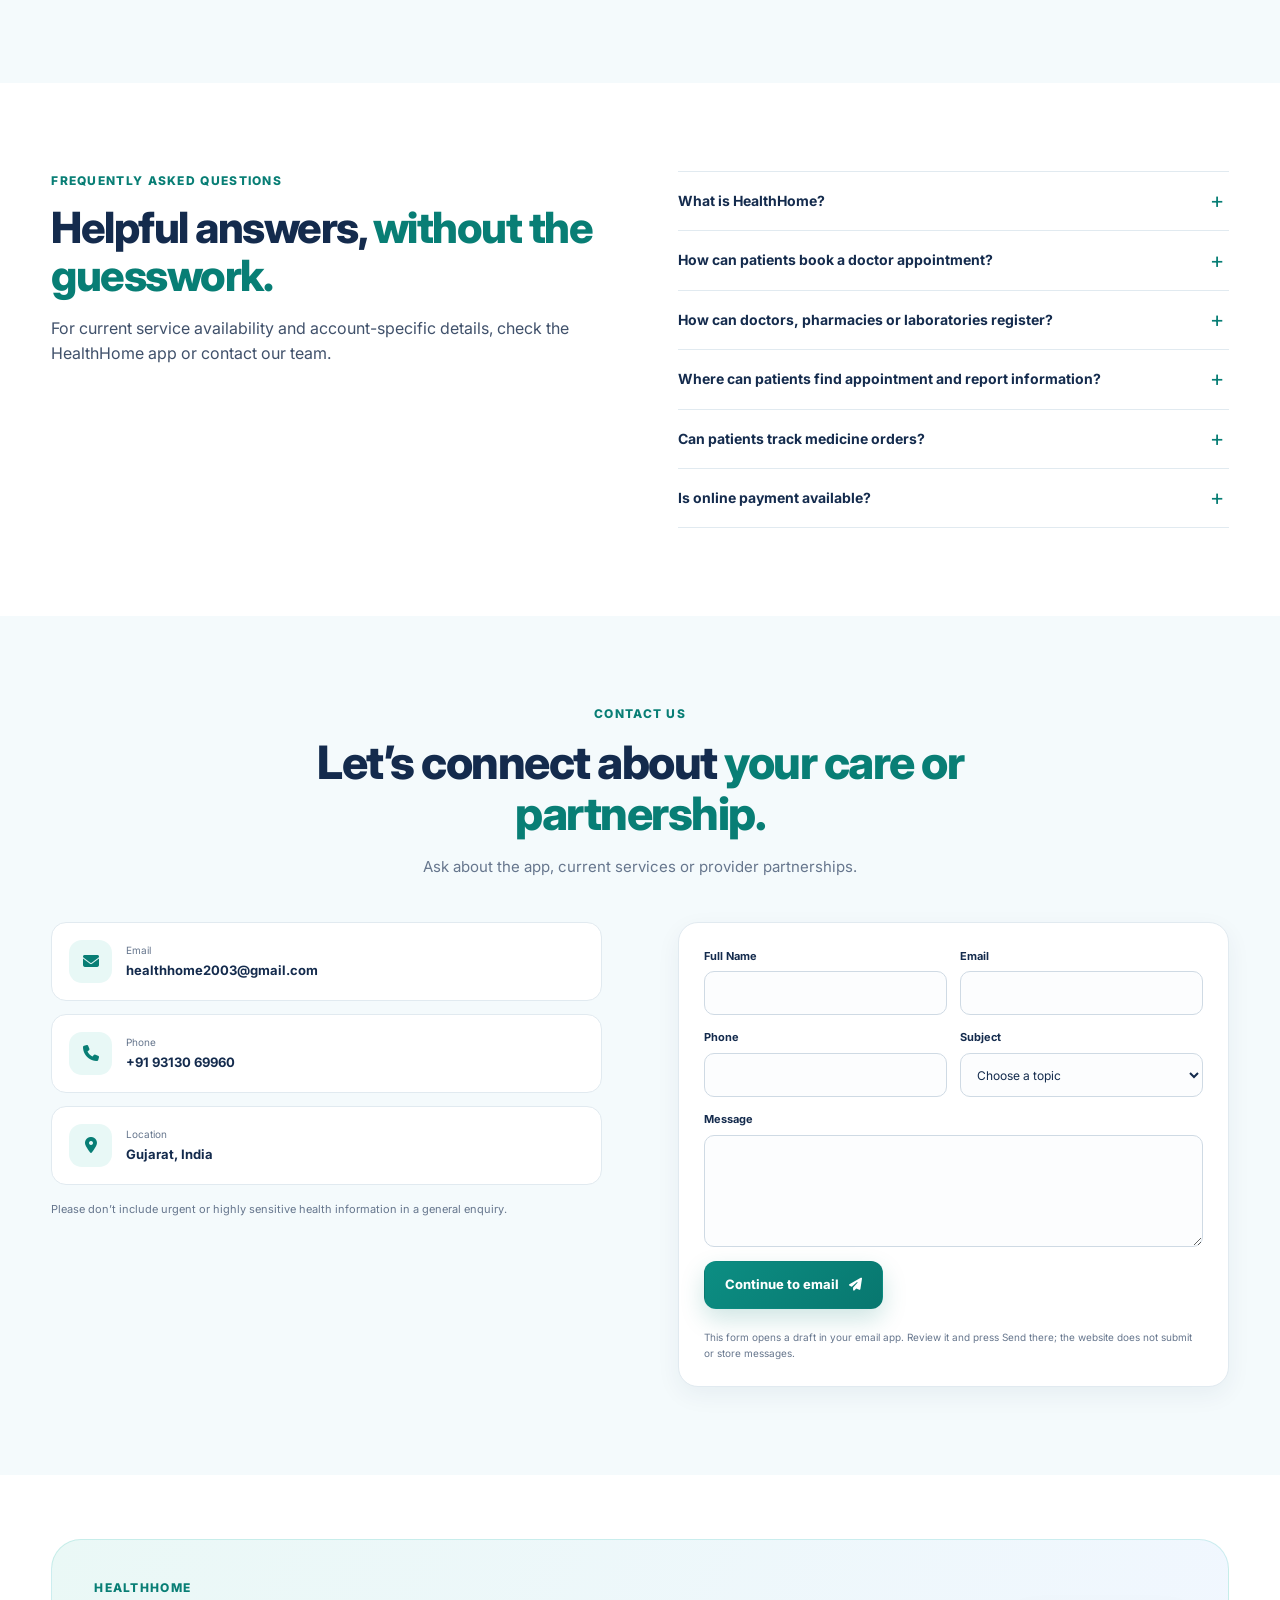
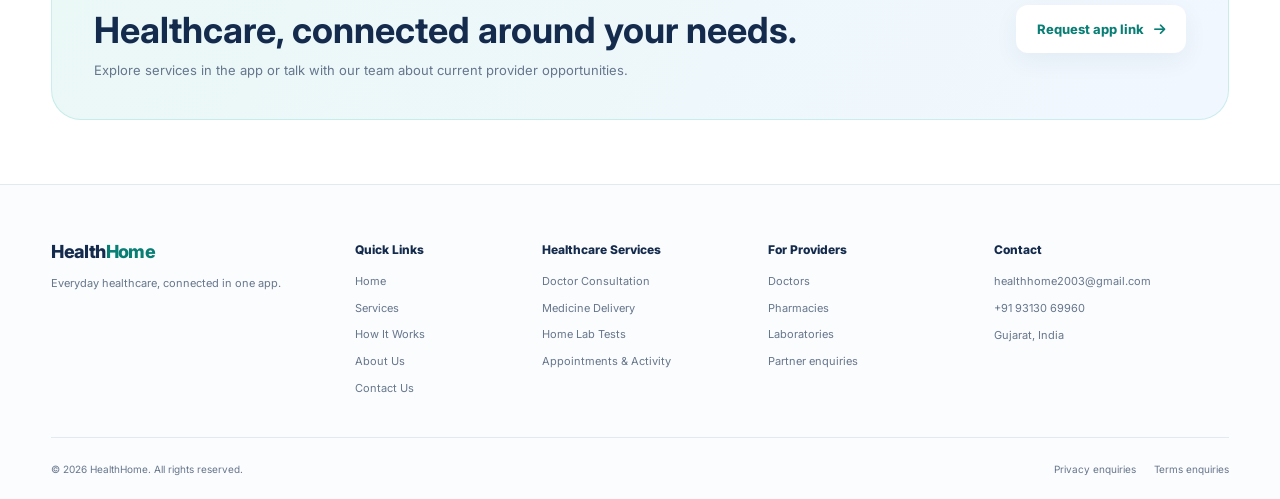
==== commit 515539fd: "Use the three app screens once" ====
--- a/index.html
+++ b/index.html
@@ -6,22 +6,20 @@
     <meta name="theme-color" content="#ffffff">
     <meta name="robots" content="index, follow">
     <meta name="author" content="HealthHome">
-    <meta name="description" content="HealthHome brings doctor appointments, medicine orders and home lab tests together in one connected app.">
-    <title>HealthHome | Complete Healthcare Management, All in One Platform</title>
+    <meta name="description" content="Explore doctor consultations, medicine delivery and home lab tests through the HealthHome app. See how each service works and where to find your activity.">
+    <title>HealthHome | Everyday Healthcare in One App</title>
     <link rel="canonical" href="https://healthhome.in/">
-    <link rel="icon" href="images/healthhome.webp" type="image/webp">
-    <link rel="icon" href="images/healthhome.png" type="image/png">
     <meta property="og:type" content="website">
     <meta property="og:site_name" content="HealthHome">
     <meta property="og:url" content="https://healthhome.in/">
-    <meta property="og:title" content="HealthHome | Complete Healthcare Management">
-    <meta property="og:description" content="Connecting patients and healthcare services through one convenient app.">
-    <meta property="og:image" content="https://healthhome.in/images/healthhome-app-screen.webp">
+    <meta property="og:title" content="HealthHome | Everyday Healthcare, All in One App">
+    <meta property="og:description" content="Explore doctor consultations, medicine delivery and home lab tests through the HealthHome app.">
+    <meta property="og:image" content="https://healthhome.in/home-overview.png">
     <meta property="og:image:alt" content="HealthHome app preview showing doctor appointments, medicines and home lab tests">
     <meta name="twitter:card" content="summary_large_image">
-    <meta name="twitter:title" content="HealthHome | Complete Healthcare Management">
+    <meta name="twitter:title" content="HealthHome | Everyday Healthcare, All in One App">
     <meta name="twitter:description" content="Doctor appointments, medicine orders and home lab tests in one app.">
-    <meta name="twitter:image" content="https://healthhome.in/images/healthhome-app-screen.webp">
+    <meta name="twitter:image" content="https://healthhome.in/home-overview.png">
     <link rel="preconnect" href="https://fonts.googleapis.com">
     <link rel="preconnect" href="https://fonts.gstatic.com" crossorigin>
     <link rel="preconnect" href="https://cdnjs.cloudflare.com" crossorigin>
@@ -34,7 +32,6 @@
       "@type": "Organization",
       "name": "HealthHome",
       "url": "https://healthhome.in/",
-      "logo": "https://healthhome.in/images/healthhome.webp",
       "email": "healthhome2003@gmail.com",
       "telephone": "+91 93130 69960",
       "areaServed": { "@type": "AdministrativeArea", "name": "Gujarat, India" }
@@ -46,12 +43,7 @@
 
     <header class="navbar" id="navbar">
         <div class="container navbar-container">
-            <a href="#home" class="logo" aria-label="HealthHome home">
-                <picture>
-                    <source srcset="images/healthhome.webp" type="image/webp">
-                    <img src="images/healthhome.png" alt="" class="logo-image" width="256" height="256">
-                </picture>
-                <span class="logo-text">Health<span>Home</span></span>
+            <a href="#home" class="logo" aria-label="HealthHome home"><span class="logo-text">Health<span>Home</span></span>
             </a>
 
             <nav class="nav-menu" id="navMenu" aria-label="Main navigation">
@@ -81,9 +73,9 @@
         <section class="hero-section" id="home" aria-labelledby="hero-title">
             <div class="container hero-container">
                 <div class="hero-content">
-                    <p class="eyebrow"><span class="eyebrow-dot"></span> Your Health. Our Priority.</p>
-                    <h1 id="hero-title">Complete Healthcare Management, <span>All in One Platform</span></h1>
-                    <p class="hero-description">Connecting patients, doctors, pharmacies and laboratories through one integrated healthcare ecosystem.</p>
+                    <p class="eyebrow"><span class="eyebrow-dot"></span> Simple care for your whole family</p>
+                    <h1 id="hero-title">Everyday healthcare, <span>all in one app.</span></h1>
+                    <p class="hero-description">HealthHome brings doctor consultations, medicine delivery and home lab tests into one place. Explore the service you need, follow the options shown in the app and return to your activity when you need it.</p>
                     <div class="hero-actions">
                         <a href="#services" class="button button-primary">Explore Our Services <i class="fa-solid fa-arrow-right" aria-hidden="true"></i></a>
                         <a href="#how-it-works" class="button button-secondary">How It Works</a>
@@ -96,11 +88,7 @@
                 </div>
                 <div class="hero-visual">
                     <div class="hero-visual-glow" aria-hidden="true"></div>
-                    <picture>
-                        <source srcset="images/healthhome-app-screen.webp" type="image/webp">
-                        <img src="images/healthhome-app-screen.png" alt="HealthHome app screen showing doctor consultation, home lab tests, medicine delivery, appointments and reports" class="hero-app-image" width="730" height="1355" fetchpriority="high" decoding="async">
-                    </picture>
-                    <div class="hero-floating-note"><span class="note-icon"><i class="fa-solid fa-heart-pulse" aria-hidden="true"></i></span><span><strong>Care in one place</strong><small>For your everyday health</small></span></div>
+                    <img src="home-overview.png" alt="HealthHome app home screen showing doctor consultation, home lab tests, medicine delivery and quick access to appointments, prescriptions and reports" class="hero-app-image" width="1039" height="1514" fetchpriority="high" decoding="async">
                 </div>
             </div>
         </section>
@@ -118,21 +106,21 @@
                         <p class="card-overline">For patients</p>
                         <h3>Doctor Consultation</h3>
                         <p>Explore doctor options and follow the appointment flow available in HealthHome.</p>
-                        <a href="doctors.html#patient-experience" class="text-link">Explore doctor services <i class="fa-solid fa-arrow-right" aria-hidden="true"></i></a>
+                        <a href="doctors.html#how-it-works" class="text-link">Explore doctor services <i class="fa-solid fa-arrow-right" aria-hidden="true"></i></a>
                     </article>
                     <article class="service-card service-card-teal">
                         <div class="service-icon"><i class="fa-solid fa-pills" aria-hidden="true"></i></div>
                         <p class="card-overline">For patients</p>
                         <h3>Medicine Delivery</h3>
                         <p>Browse medicine options and return to the order information shown in the app.</p>
-                        <a href="medicine-delivery.html#patient-experience" class="text-link">Explore medicine services <i class="fa-solid fa-arrow-right" aria-hidden="true"></i></a>
+                        <a href="medicine-delivery.html#how-it-works" class="text-link">Explore medicine services <i class="fa-solid fa-arrow-right" aria-hidden="true"></i></a>
                     </article>
                     <article class="service-card service-card-purple">
                         <div class="service-icon"><i class="fa-solid fa-flask-vial" aria-hidden="true"></i></div>
                         <p class="card-overline">For patients</p>
                         <h3>Home Lab Tests</h3>
                         <p>Check home test options and use the app’s Lab Reports area for available reports.</p>
-                        <a href="home-lab-tests.html#patient-experience" class="text-link">Explore lab services <i class="fa-solid fa-arrow-right" aria-hidden="true"></i></a>
+                        <a href="home-lab-tests.html#how-it-works" class="text-link">Explore lab services <i class="fa-solid fa-arrow-right" aria-hidden="true"></i></a>
                     </article>
                     <article class="service-card service-card-orange">
                         <div class="service-icon"><i class="fa-solid fa-folder-open" aria-hidden="true"></i></div>
@@ -147,18 +135,11 @@
         </section>
 
         <section class="section patient-section" id="patients" aria-labelledby="patients-title">
-            <div class="container audience-layout">
-                <div class="audience-visual">
-                    <picture>
-                        <source srcset="images/patient-healthcare-banner.webp" type="image/webp">
-                        <img class="patient-module-image" src="images/patient-healthcare-banner.png" alt="HealthHome patient care banner showing the app with doctor consultation, home lab tests, medicine delivery and healthcare support" width="1672" height="941" loading="lazy" decoding="async">
-                    </picture>
-                    <div class="audience-visual-caption"><i class="fa-solid fa-mobile-screen-button" aria-hidden="true"></i><span>HealthHome patient care in one app</span></div>
-                </div>
+            <div class="container audience-layout audience-layout-single">
                 <div class="audience-copy">
                     <p class="section-kicker">For Patients</p>
-                    <h2 id="patients-title">Healthcare made simple <span>for every patient</span></h2>
-                    <p class="section-lead">Explore doctor appointments, medicine orders and laboratory services through the HealthHome app. Review the service and activity options currently available in your account.</p>
+                    <h2 id="patients-title">Care for your whole family, <span>in one place</span></h2>
+                    <p class="section-lead">Choose the kind of support you need and follow its own journey in HealthHome. Doctor consultations, medicine orders and lab tests can be explored independently, with service area and account options shown in the app.</p>
                     <ul class="feature-list">
                         <li><i class="fa-solid fa-circle-check" aria-hidden="true"></i><span>Choose a doctor consultation, medicine service or home lab test.</span></li>
                         <li><i class="fa-solid fa-circle-check" aria-hidden="true"></i><span>Follow the service options currently available in the app.</span></li>
@@ -175,13 +156,13 @@
                 <div class="section-heading">
                     <p class="section-kicker">How It Works</p>
                     <h2 id="journey-title">A clear path through <span>everyday care</span></h2>
-                    <p>Patients can choose one service at a time. A doctor visit, medicine order and lab test are independent journeys.</p>
+                    <p>Choose the service that fits your need. Each journey has its own details, and you can return to appointments, orders or reports in the app.</p>
                 </div>
                 <ol class="journey-grid">
-                    <li class="journey-card"><span class="journey-number">01</span><span class="journey-icon"><i class="fa-solid fa-mobile-screen-button" aria-hidden="true"></i></span><h3>Get HealthHome</h3><p>Request the current app link and set up access using the options available in the app.</p></li>
-                    <li class="journey-card"><span class="journey-number">02</span><span class="journey-icon"><i class="fa-solid fa-compass" aria-hidden="true"></i></span><h3>Choose a service</h3><p>Select doctor consultation, medicine delivery or home lab tests.</p></li>
-                    <li class="journey-card"><span class="journey-number">03</span><span class="journey-icon"><i class="fa-solid fa-list-check" aria-hidden="true"></i></span><h3>Follow the app flow</h3><p>Review the options and details currently shown for your selected service.</p></li>
-                    <li class="journey-card"><span class="journey-number">04</span><span class="journey-icon"><i class="fa-solid fa-folder-open" aria-hidden="true"></i></span><h3>Return to your activity</h3><p>Use the appointment, order and report areas available in your HealthHome account.</p></li>
+                    <li class="journey-card"><span class="journey-number">01</span><span class="journey-icon"><i class="fa-solid fa-mobile-screen-button" aria-hidden="true"></i></span><h3>Open HealthHome</h3><p>Request the current app link, then follow the sign-in or setup options presented in the app.</p></li>
+                    <li class="journey-card"><span class="journey-number">02</span><span class="journey-icon"><i class="fa-solid fa-compass" aria-hidden="true"></i></span><h3>Choose the care you need</h3><p>Start with doctor consultation, medicine delivery or home lab tests. You can use each service on its own.</p></li>
+                    <li class="journey-card"><span class="journey-number">03</span><span class="journey-icon"><i class="fa-solid fa-list-check" aria-hidden="true"></i></span><h3>Review the details</h3><p>Check the available options, location coverage and any information the selected service asks you to provide.</p></li>
+                    <li class="journey-card"><span class="journey-number">04</span><span class="journey-icon"><i class="fa-solid fa-folder-open" aria-hidden="true"></i></span><h3>Keep track in the app</h3><p>Return to the appointment, medicine order or lab report area to review updates available to your account.</p></li>
                 </ol>
             </div>
         </section>
@@ -206,17 +187,11 @@
                     <p class="section-kicker">For Doctors</p>
                     <h2 id="doctors-title">Empowering doctors with <span>connected care.</span></h2>
                     <p class="section-lead">HealthHome’s patient experience includes doctor consultation and appointment areas. Providers interested in joining can speak with our team about the current consultation and appointment workflow.</p>
-                    <a href="doctors.html" class="text-link">Explore doctor dashboard <i class="fa-solid fa-arrow-right" aria-hidden="true"></i></a>
+                    <a href="doctors.html" class="text-link">Explore doctor consultations <i class="fa-solid fa-arrow-right" aria-hidden="true"></i></a>
                     <a href="#contact" class="text-link provider-secondary-link">Ask about provider onboarding <i class="fa-solid fa-arrow-right" aria-hidden="true"></i></a>
                 </div>
                 <div class="sector-workflow">
-                    <figure class="dashboard-preview">
-                        <picture>
-                            <source srcset="images/doctor-dashboard.webp" type="image/webp">
-                            <img src="images/doctor-dashboard.png" alt="Doctor dashboard screenshot with completed cases, online status, reschedule requests and pending appointments" width="720" height="1600" loading="lazy" decoding="async">
-                        </picture>
-                        <figcaption><strong>Doctor dashboard</strong><span>Appointments and reschedule requests</span></figcaption>
-                    </figure>
+                    
                     <h3>How a provider conversation can work</h3>
                     <ol class="compact-steps">
                         <li><span>01</span><div><strong>Send an enquiry</strong><p>Tell us your specialty and the service you want to discuss.</p></div></li>
@@ -235,17 +210,11 @@
                     <p class="section-kicker">For Pharmacies</p>
                     <h2 id="pharmacies-title">Medicine access with <span>local partners.</span></h2>
                     <p class="section-lead">The HealthHome app includes medicine browsing and order areas. Pharmacies can contact us to discuss catalogue, service-area and order-fulfilment requirements.</p>
-                    <a href="medicine-delivery.html" class="text-link">Explore pharmacy dashboard <i class="fa-solid fa-arrow-right" aria-hidden="true"></i></a>
+                    <a href="medicine-delivery.html" class="text-link">Explore medicine delivery <i class="fa-solid fa-arrow-right" aria-hidden="true"></i></a>
                     <a href="#contact" class="text-link provider-secondary-link">Ask about pharmacy partnerships <i class="fa-solid fa-arrow-right" aria-hidden="true"></i></a>
                 </div>
                 <div class="sector-workflow">
-                    <figure class="dashboard-preview">
-                        <picture>
-                            <source srcset="images/pharmacy-dashboard.webp" type="image/webp">
-                            <img src="images/pharmacy-dashboard.png" alt="Pharmacy dashboard screenshot with return requests, medicine management and order actions" width="720" height="1600" loading="lazy" decoding="async">
-                        </picture>
-                        <figcaption><strong>Pharmacy dashboard</strong><span>Return requests and medicine management</span></figcaption>
-                    </figure>
+                    
                     <h3>How a pharmacy conversation can work</h3>
                     <ol class="compact-steps">
                         <li><span>01</span><div><strong>Tell us about your pharmacy</strong><p>Share your location and the service you want to explore.</p></div></li>
@@ -264,17 +233,11 @@
                     <p class="section-kicker">For Laboratories</p>
                     <h2 id="laboratories-title">Lab bookings and reports, <span>connected.</span></h2>
                     <p class="section-lead">Patients can explore home lab tests and the Lab Reports area in HealthHome. Laboratories can contact our team to discuss test listings, booking and report workflows.</p>
-                    <a href="home-lab-tests.html" class="text-link">Explore laboratory dashboard <i class="fa-solid fa-arrow-right" aria-hidden="true"></i></a>
+                    <a href="home-lab-tests.html" class="text-link">Explore home lab tests <i class="fa-solid fa-arrow-right" aria-hidden="true"></i></a>
                     <a href="#contact" class="text-link provider-secondary-link">Ask about laboratory partnerships <i class="fa-solid fa-arrow-right" aria-hidden="true"></i></a>
                 </div>
                 <div class="sector-workflow">
-                    <figure class="dashboard-preview">
-                        <picture>
-                            <source srcset="images/lab-dashboard.webp" type="image/webp">
-                            <img src="images/lab-dashboard.png" alt="Laboratory dashboard screenshot with test management, reschedule requests and new bookings" width="720" height="1600" loading="lazy" decoding="async">
-                        </picture>
-                        <figcaption><strong>Laboratory dashboard</strong><span>Test management and booking requests</span></figcaption>
-                    </figure>
+                    
                     <h3>How a laboratory conversation can work</h3>
                     <ol class="compact-steps">
                         <li><span>01</span><div><strong>Introduce your laboratory</strong><p>Share your location and the diagnostic services you want to discuss.</p></div></li>
@@ -397,7 +360,7 @@
         <div class="container">
             <div class="footer-grid">
                 <div class="footer-brand">
-                    <a href="#home" class="footer-logo"><picture><source srcset="images/healthhome.webp" type="image/webp"><img src="images/healthhome.png" alt="" width="256" height="256" loading="lazy"></picture><span>Health<span>Home</span></span></a>
+                    <a href="#home" class="footer-logo"><span>Health<span>Home</span></span></a>
                     <p>Everyday healthcare, connected in one app.</p>
                 </div>
                 <nav class="footer-column" aria-label="Quick links"><h2>Quick Links</h2><a href="#home">Home</a><a href="#services">Services</a><a href="#how-it-works">How It Works</a><a href="#about">About Us</a><a href="#contact">Contact Us</a></nav>
